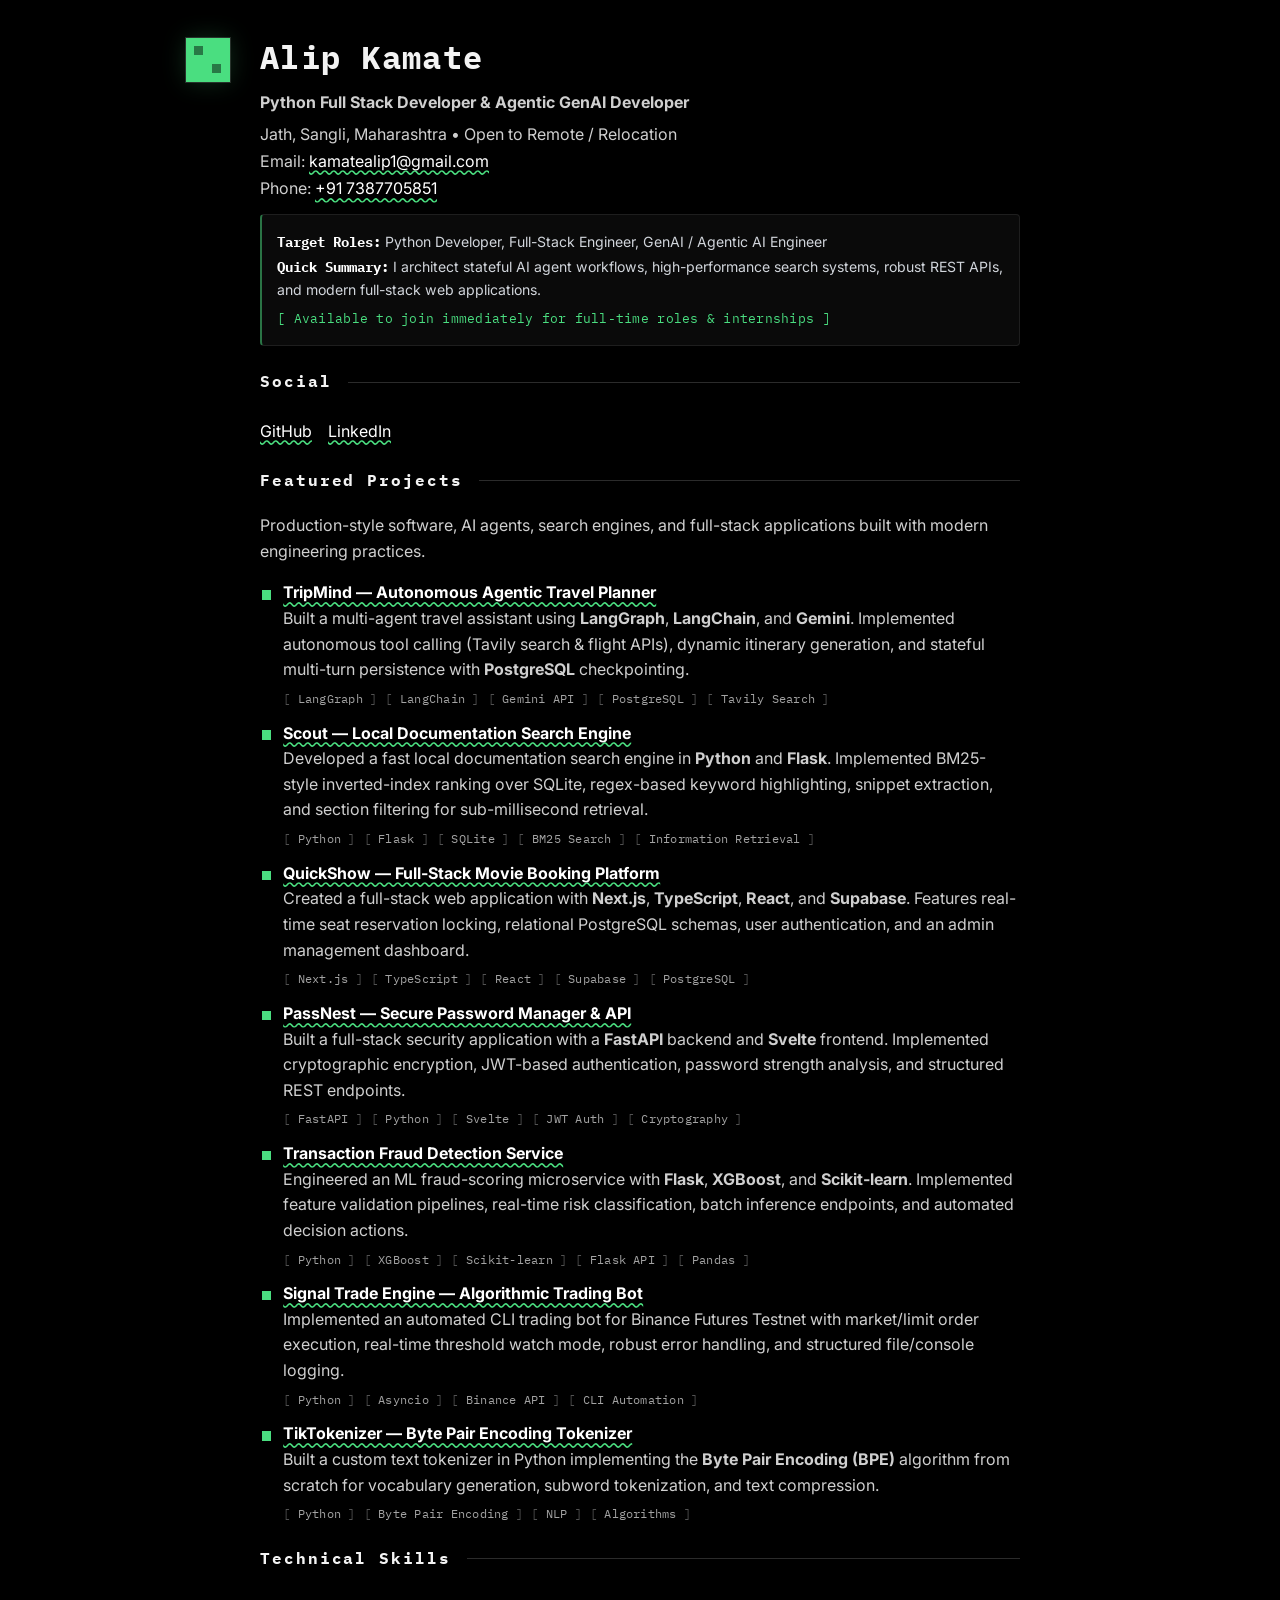
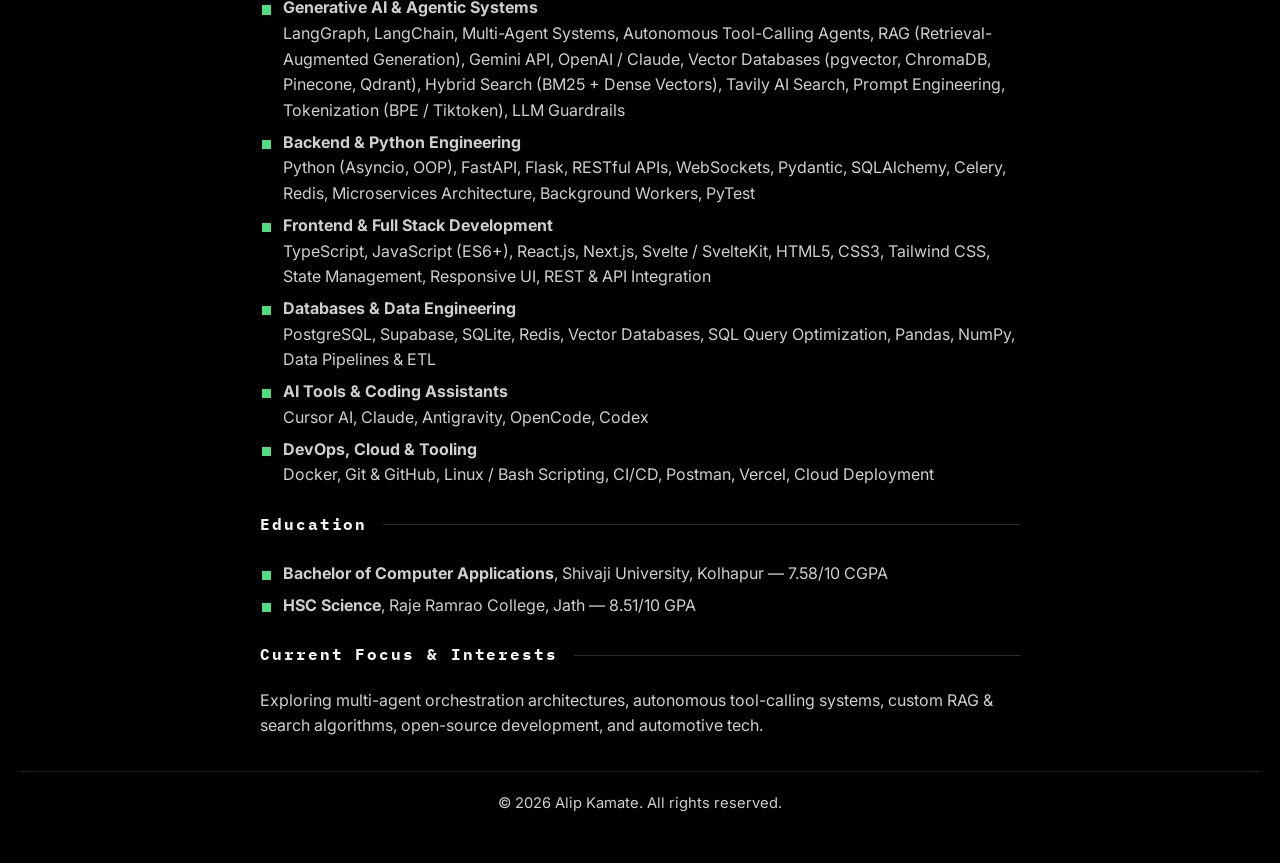
==== index.html @ 4193157a "feat: remove outdated resume page and status badge; enhance availability display and technical skill" ====
<!doctype html>
<html lang="en">
  <head>
    <meta charset="utf-8" />
    <meta name="viewport" content="width=device-width, initial-scale=1" />
    <title>Alip Kamate | Portfolio</title>
    <meta
      name="description"
      content="Portfolio of Alip Kamate, a Python Full Stack Developer &amp; Agentic GenAI Developer building production-ready AI agents, full-stack web applications, search systems, and scalable backends."
    />
    <link rel="preconnect" href="https://fonts.googleapis.com" />
    <link rel="preconnect" href="https://fonts.gstatic.com" crossorigin />
    <link
      href="https://fonts.googleapis.com/css2?family=Inter:wght@400;500;600;700&family=IBM+Plex+Mono:wght@400;500&display=swap"
      rel="stylesheet"
    />
    <link rel="icon" type="image/x-icon" href="/favicon_io/favicon.ico" />
    <link
      rel="apple-touch-icon"
      sizes="180x180"
      href="/favicon_io/apple-touch-icon.png"
    />
    <link
      rel="icon"
      type="image/png"
      sizes="32x32"
      href="/favicon_io/favicon-32x32.png"
    />
    <link
      rel="icon"
      type="image/png"
      sizes="16x16"
      href="/favicon_io/favicon-16x16.png"
    />
    <link rel="stylesheet" href="./styles.css" />
  </head>
  <body>
    <main>
      <header class="site-header" style="margin-bottom: 1rem">
        <button
          class="rect-mark"
          type="button"
          aria-label="Accent marker"
        ></button>
        <div class="site-header-copy">
          <h1 style="margin-bottom: 0.4rem">Alip Kamate</h1>
          <p style="margin: 0.1rem 0 0.4rem">
            <strong>Python Full Stack Developer &amp; Agentic GenAI Developer</strong>
          </p>
          <p style="margin: 0.1rem 0">Jath, Sangli, Maharashtra &bull; Open to Remote / Relocation</p>
          <p style="margin: 0.1rem 0">
            Email:
            <a href="mailto:kamatealip1@gmail.com">kamatealip1@gmail.com</a>
          </p>
          <p style="margin: 0.1rem 0 0.8rem">
            Phone: <a href="tel:+917387705851">+91 7387705851</a>
          </p>
          <div class="highlights-box">
            <p><strong>Target Roles:</strong> Python Developer, Full-Stack Engineer, GenAI / Agentic AI Engineer</p>
            <p><strong>Quick Summary:</strong> I architect stateful AI agent workflows, high-performance search systems, robust REST APIs, and modern full-stack web applications.</p>
            <p class="availability-tag">[ Available to join immediately for full-time roles &amp; internships ]</p>
          </div>
        </div>
      </header>

      <section>
        <div class="section-heading">
          <h2>Social</h2>
          <hr />
        </div>
        <ul class="social-links">
          <li>
            <a
              href="https://github.com/kamatealip/"
              target="_blank"
              rel="noopener noreferrer"
              >GitHub</a
            >
          </li>
          <li>
            <a
              href="https://www.linkedin.com/in/kamatealip/"
              target="_blank"
              rel="noopener noreferrer"
              >LinkedIn</a
            >
          </li>
        </ul>
      </section>

      <section>
        <div class="section-heading">
          <h2>Featured Projects</h2>
          <hr />
        </div>
        <p>
          Production-style software, AI agents, search engines, and full-stack
          applications built with modern engineering practices.
        </p>
        <ul>
          <li>
            <a
              href="https://github.com/kamatealip/tripmind"
              target="_blank"
              rel="noopener noreferrer"
              ><strong>TripMind — Autonomous Agentic Travel Planner</strong></a
            ><br />
            Built a multi-agent travel assistant using <strong>LangGraph</strong>,
            <strong>LangChain</strong>, and <strong>Gemini</strong>. Implemented
            autonomous tool calling (Tavily search &amp; flight APIs), dynamic
            itinerary generation, and stateful multi-turn persistence with
            <strong>PostgreSQL</strong> checkpointing.
            <ul class="tech-tags">
              <li class="tech-tag">LangGraph</li>
              <li class="tech-tag">LangChain</li>
              <li class="tech-tag">Gemini API</li>
              <li class="tech-tag">PostgreSQL</li>
              <li class="tech-tag">Tavily Search</li>
            </ul>
          </li>
          <li>
            <a
              href="https://github.com/kamatealip/scout"
              target="_blank"
              rel="noopener noreferrer"
              ><strong>Scout — Local Documentation Search Engine</strong></a
            ><br />
            Developed a fast local documentation search engine in <strong>Python</strong>
            and <strong>Flask</strong>. Implemented BM25-style inverted-index ranking
            over SQLite, regex-based keyword highlighting, snippet extraction, and
            section filtering for sub-millisecond retrieval.
            <ul class="tech-tags">
              <li class="tech-tag">Python</li>
              <li class="tech-tag">Flask</li>
              <li class="tech-tag">SQLite</li>
              <li class="tech-tag">BM25 Search</li>
              <li class="tech-tag">Information Retrieval</li>
            </ul>
          </li>
          <li>
            <a
              href="https://github.com/kamatealip/quickshow"
              target="_blank"
              rel="noopener noreferrer"
              ><strong>QuickShow — Full-Stack Movie Booking Platform</strong></a
            ><br />
            Created a full-stack web application with <strong>Next.js</strong>,
            <strong>TypeScript</strong>, <strong>React</strong>, and
            <strong>Supabase</strong>. Features real-time seat reservation locking,
            relational PostgreSQL schemas, user authentication, and an admin
            management dashboard.
            <ul class="tech-tags">
              <li class="tech-tag">Next.js</li>
              <li class="tech-tag">TypeScript</li>
              <li class="tech-tag">React</li>
              <li class="tech-tag">Supabase</li>
              <li class="tech-tag">PostgreSQL</li>
            </ul>
          </li>
          <li>
            <a
              href="https://github.com/kamatealip/passnest"
              target="_blank"
              rel="noopener noreferrer"
              ><strong>PassNest — Secure Password Manager &amp; API</strong></a
            ><br />
            Built a full-stack security application with a <strong>FastAPI</strong>
            backend and <strong>Svelte</strong> frontend. Implemented cryptographic
            encryption, JWT-based authentication, password strength analysis, and
            structured REST endpoints.
            <ul class="tech-tags">
              <li class="tech-tag">FastAPI</li>
              <li class="tech-tag">Python</li>
              <li class="tech-tag">Svelte</li>
              <li class="tech-tag">JWT Auth</li>
              <li class="tech-tag">Cryptography</li>
            </ul>
          </li>
          <li>
            <a
              href="https://github.com/kamatealip/transaction-fraud-detection"
              target="_blank"
              rel="noopener noreferrer"
              ><strong>Transaction Fraud Detection Service</strong></a
            ><br />
            Engineered an ML fraud-scoring microservice with <strong>Flask</strong>,
            <strong>XGBoost</strong>, and <strong>Scikit-learn</strong>. Implemented
            feature validation pipelines, real-time risk classification, batch
            inference endpoints, and automated decision actions.
            <ul class="tech-tags">
              <li class="tech-tag">Python</li>
              <li class="tech-tag">XGBoost</li>
              <li class="tech-tag">Scikit-learn</li>
              <li class="tech-tag">Flask API</li>
              <li class="tech-tag">Pandas</li>
            </ul>
          </li>
          <li>
            <a
              href="https://github.com/kamatealip/signal-trade-engine"
              target="_blank"
              rel="noopener noreferrer"
              ><strong>Signal Trade Engine — Algorithmic Trading Bot</strong></a
            ><br />
            Implemented an automated CLI trading bot for Binance Futures Testnet
            with market/limit order execution, real-time threshold watch mode,
            robust error handling, and structured file/console logging.
            <ul class="tech-tags">
              <li class="tech-tag">Python</li>
              <li class="tech-tag">Asyncio</li>
              <li class="tech-tag">Binance API</li>
              <li class="tech-tag">CLI Automation</li>
            </ul>
          </li>
          <li>
            <a
              href="https://github.com/kamatealip/tiktokenizer"
              target="_blank"
              rel="noopener noreferrer"
              ><strong>TikTokenizer — Byte Pair Encoding Tokenizer</strong></a
            ><br />
            Built a custom text tokenizer in Python implementing the
            <strong>Byte Pair Encoding (BPE)</strong> algorithm from scratch for
            vocabulary generation, subword tokenization, and text compression.
            <ul class="tech-tags">
              <li class="tech-tag">Python</li>
              <li class="tech-tag">Byte Pair Encoding</li>
              <li class="tech-tag">NLP</li>
              <li class="tech-tag">Algorithms</li>
            </ul>
          </li>
        </ul>
      </section>

      <section>
        <div class="section-heading">
          <h2>Technical Skills</h2>
          <hr />
        </div>
        <ul>
          <li>
            <strong>Generative AI &amp; Agentic Systems</strong><br />
            LangGraph, LangChain, Multi-Agent Systems, Autonomous Tool-Calling
            Agents, RAG (Retrieval-Augmented Generation), Gemini API, OpenAI /
            Claude, Vector Databases (pgvector, ChromaDB, Pinecone, Qdrant),
            Hybrid Search (BM25 + Dense Vectors), Tavily AI Search, Prompt
            Engineering, Tokenization (BPE / Tiktoken), LLM Guardrails
          </li>
          <li>
            <strong>Backend &amp; Python Engineering</strong><br />
            Python (Asyncio, OOP), FastAPI, Flask, RESTful APIs, WebSockets,
            Pydantic, SQLAlchemy, Celery, Redis, Microservices Architecture,
            Background Workers, PyTest
          </li>
          <li>
            <strong>Frontend &amp; Full Stack Development</strong><br />
            TypeScript, JavaScript (ES6+), React.js, Next.js, Svelte /
            SvelteKit, HTML5, CSS3, Tailwind CSS, State Management, Responsive
            UI, REST &amp; API Integration
          </li>
          <li>
            <strong>Databases &amp; Data Engineering</strong><br />
            PostgreSQL, Supabase, SQLite, Redis, Vector Databases, SQL Query
            Optimization, Pandas, NumPy, Data Pipelines &amp; ETL
          </li>
          <li>
            <strong>AI Tools &amp; Coding Assistants</strong><br />
            Cursor AI, Claude, Antigravity, OpenCode, Codex
          </li>
          <li>
            <strong>DevOps, Cloud &amp; Tooling</strong><br />
            Docker, Git &amp; GitHub, Linux / Bash Scripting, CI/CD, Postman,
            Vercel, Cloud Deployment
          </li>
        </ul>
      </section>

      <section>
        <div class="section-heading">
          <h2>Education</h2>
          <hr />
        </div>
        <ul>
          <li>
            <strong>Bachelor of Computer Applications</strong>, Shivaji
            University, Kolhapur — 7.58/10 CGPA
          </li>
          <li>
            <strong>HSC Science</strong>, Raje Ramrao College, Jath — 8.51/10
            GPA
          </li>
        </ul>
      </section>

      <section>
        <div class="section-heading">
          <h2>Current Focus &amp; Interests</h2>
          <hr />
        </div>
        <p>
          Exploring multi-agent orchestration architectures, autonomous tool-calling systems,
          custom RAG &amp; search algorithms, open-source development, and automotive tech.
        </p>
      </section>
    </main>
    <footer class="site-footer">
      <p>© 2026 Alip Kamate. All rights reserved.</p>
    </footer>
  </body>
</html>
---- styles.css ----
:root {
  color-scheme: dark;
  --bg: #000000;
  --text: #f3f3f3;
  --muted: #cfcfcf;
  --accent: #4ade80;
}

body {
  margin: 0;
  padding: 2rem 1.25rem 3rem;
  background: var(--bg);
  color: var(--text);
  font-family: "Inter", Arial, Helvetica, sans-serif;
  line-height: 1.6;
}

main {
  max-width: 760px;
  margin: 0 auto;
}

h1,
h2 {
  font-family: "IBM Plex Mono", monospace;
  text-transform: none;
  letter-spacing: 0.04em;
  margin-top: 0;
}

p,
li {
  color: var(--muted);
  margin: 0.4rem 0;
}

a,
a:visited,
a:hover,
a:active {
  color: #ffffff;
  text-decoration: underline;
  text-decoration-style: wavy;
  text-decoration-color: var(--accent);
  text-underline-offset: 0.2em;
  padding-bottom: 0.08em;
}

hr {
  border: 0;
  border-top: 1px solid #2b2b2b;
  margin: 1.25rem 0;
}

ul {
  padding-left: 1.1rem;
}

.social-links {
  display: flex;
  flex-wrap: wrap;
  gap: 0.75rem 1rem;
  padding-left: 0;
  list-style: none;
}

.social-links li {
  margin: 0;
}

.section-heading {
  display: flex;
  align-items: center;
  gap: 1rem;
  margin-bottom: 0.75rem;
}

.section-heading h2 {
  margin: 0;
  font-size: 1rem;
  letter-spacing: 0.12em;
  white-space: nowrap;
}

.section-heading hr {
  flex: 1;
  border: 0;
  height: 1px;
  background: #2b2b2b;
}

.tech-tags,
main ul.tech-tags {
  display: flex;
  flex-wrap: wrap;
  gap: 0.35rem 0.5rem;
  margin: 0.45rem 0 0.85rem;
  padding: 0;
  list-style: none;
}

.tech-tags > li,
main ul.tech-tags > li {
  margin: 0;
  padding: 0;
  list-style: none;
}

.tech-tag {
  display: inline-block;
  padding: 0;
  font-size: 0.76rem;
  font-family: "IBM Plex Mono", monospace;
  color: #a3a3a3;
  background: transparent;
  border: none;
  letter-spacing: 0.02em;
  line-height: 1.4;
}

.tech-tag::before,
main ul.tech-tags > li.tech-tag::before {
  content: "[\00a0" !important;
  display: inline !important;
  position: static !important;
  width: auto !important;
  height: auto !important;
  background: none !important;
  border-radius: 0 !important;
  color: #525252;
}

.tech-tag::after,
main ul.tech-tags > li.tech-tag::after {
  content: "\00a0]" !important;
  display: inline !important;
  color: #525252;
}

.highlights-box {
  margin: 0.8rem 0;
  padding: 0.75rem 0.95rem;
  background: #0a0a0a;
  border: 1px solid #1e1e1e;
  border-left: 2px solid rgba(74, 222, 128, 0.5);
  border-radius: 4px;
  font-size: 0.88rem;
}

.highlights-box p {
  margin: 0.2rem 0;
  color: #d1d5db;
}

.highlights-box strong {
  color: #ffffff;
  font-family: "IBM Plex Mono", monospace;
}

.highlights-box .availability-tag {
  margin-top: 0.45rem;
  color: var(--accent);
  font-family: "IBM Plex Mono", monospace;
  font-size: 0.82rem;
  letter-spacing: 0.02em;
}

.site-header {
  display: grid;
  grid-template-columns: 3rem minmax(0, 1fr);
  gap: 1rem;
  align-items: start;
  position: relative;
}

.site-header-copy {
  min-width: 0;
}

.rect-mark {
  appearance: none;
  border: 0;
  display: inline-block;
  position: relative;
  width: 2.75rem;
  height: 2.75rem;
  margin-top: 0.15rem;
  padding: 0;
  background: var(--accent);
  box-shadow:
    0 0 0 1px rgba(255, 255, 255, 0.14),
    0 0 24px rgba(74, 222, 128, 0.2);
  transform-origin: center;
  cursor: pointer;
  transition:
    background 0.2s ease,
    border-radius 0.2s ease,
    box-shadow 0.2s ease,
    transform 0.2s ease;
  animation: rectangle-glow 4s ease-in-out infinite;
}

.rect-mark:focus-visible {
  outline: 2px solid #ffffff;
  outline-offset: 0.35rem;
}

.rect-mark::before,
.rect-mark::after {
  content: "";
  position: absolute;
  width: 0.55rem;
  height: 0.55rem;
  background: #000000;
  opacity: 0.46;
  transition:
    border-radius 0.2s ease,
    transform 0.2s ease;
}

.rect-mark::before {
  left: 0.55rem;
  top: 0.55rem;
}

.rect-mark::after {
  right: 0.55rem;
  bottom: 0.55rem;
}

.rect-mark:hover {
  border-radius: 50%;
  box-shadow:
    0 0 0 1px rgba(255, 255, 255, 0.18),
    0 0 34px rgba(74, 222, 128, 0.34);
  transform: translateY(-2px) scale(1.03);
}

.rect-mark:hover::before,
.rect-mark:hover::after {
  border-radius: 50%;
}

.rect-mark:active {
  background: #f43841;
  border-radius: 0;
  transform: rotate(45deg) scale(0.95);
}

.rect-mark:active::before,
.rect-mark:active::after {
  border-radius: 0;
  transform: rotate(-45deg);
}

main ul:not(.social-links):not(.tech-tags) {
  list-style: none;
  padding-left: 1.45rem;
}

main ul:not(.social-links):not(.tech-tags) > li {
  position: relative;
}

main ul:not(.social-links):not(.tech-tags) > li::before {
  content: "";
  position: absolute;
  width: 0.58rem;
  height: 0.58rem;
  left: -1.35rem;
  top: 0.62em;
  background: var(--accent);
  transition:
    background 0.2s ease,
    border-radius 0.2s ease,
    transform 0.2s ease;
}

main ul:not(.social-links):not(.tech-tags) > li:hover::before {
  border-radius: 50%;
  transform: scale(1.18);
}

main ul:not(.social-links):not(.tech-tags) > li:active::before {
  background: #f43841;
  border-radius: 0;
  transform: rotate(45deg) scale(1.06);
}

body:has(.rect-mark:hover) main ul:not(.social-links):not(.tech-tags) > li::before {
  border-radius: 50%;
}

body:has(.rect-mark:active) main ul:not(.social-links):not(.tech-tags) > li::before {
  background: #f43841;
  border-radius: 0;
  transform: rotate(45deg);
}

body:has(.rect-mark:active) a,
body:has(.rect-mark:active) a:visited,
body:has(.rect-mark:active) a:hover,
body:has(.rect-mark:active) a:active {
  text-decoration-color: #f43841;
}

.site-footer {
  margin-top: 2rem;
  padding-top: 1.25rem;
  border-top: 1px solid rgba(74, 222, 128, 0.18);
  text-align: center;
  color: #8f8f8f;
  font-size: 0.92rem;
}

.site-footer p {
  margin: 0;
}

::selection {
  background: rgba(74, 222, 128, 0.3);
  color: #ffffff;
}

::-moz-selection {
  background: rgba(74, 222, 128, 0.3);
  color: #ffffff;
}

@keyframes rectangle-glow {
  0%,
  100% {
    box-shadow:
      0 0 0 1px rgba(255, 255, 255, 0.14),
      0 0 18px rgba(74, 222, 128, 0.16);
  }

  50% {
    box-shadow:
      0 0 0 1px rgba(255, 255, 255, 0.18),
      0 0 34px rgba(74, 222, 128, 0.32);
  }
}

@media (min-width: 920px) {
  .site-header {
    display: block;
  }

  .site-header .rect-mark {
    position: absolute;
    left: -4.65rem;
    top: 0.2rem;
  }
}

@media (max-width: 900px) {
  .site-header {
    grid-template-columns: 1fr;
    gap: 0.65rem;
  }

  .rect-mark {
    display: none;
  }
}

@media (max-width: 600px) {
  .social-links {
    flex-direction: column;
    gap: 0.4rem;
  }
}

@media (prefers-reduced-motion: reduce) {
  .rect-mark {
    animation: none;
  }

  .rect-mark,
  .rect-mark::before,
  .rect-mark::after,
  main ul:not(.social-links):not(.tech-tags) > li::before {
    transition: none;
  }
}

@media print {
  body {
    background: #ffffff !important;
    color: #111111 !important;
    padding: 0 !important;
    font-size: 10pt !important;
  }

  main {
    max-width: 100% !important;
    margin: 0 !important;
  }

  .rect-mark {
    display: none !important;
  }

  .highlights-box {
    background: #f8fafc !important;
    border: 1px solid #cbd5e1 !important;
    border-left: 3px solid #0f172a !important;
    color: #334155 !important;
  }

  .highlights-box p,
  .highlights-box strong {
    color: #0f172a !important;
  }

  .section-heading hr {
    background: #e2e8f0 !important;
  }

  p, li {
    color: #333333 !important;
  }

  strong, h1, h2 {
    color: #000000 !important;
  }

  a {
    color: #000000 !important;
    text-decoration: none !important;
  }

  .tech-tag {
    color: #475569 !important;
  }

  .tech-tag::before,
  .tech-tag::after {
    color: #94a3b8 !important;
  }

  .site-footer {
    display: none !important;
  }
}
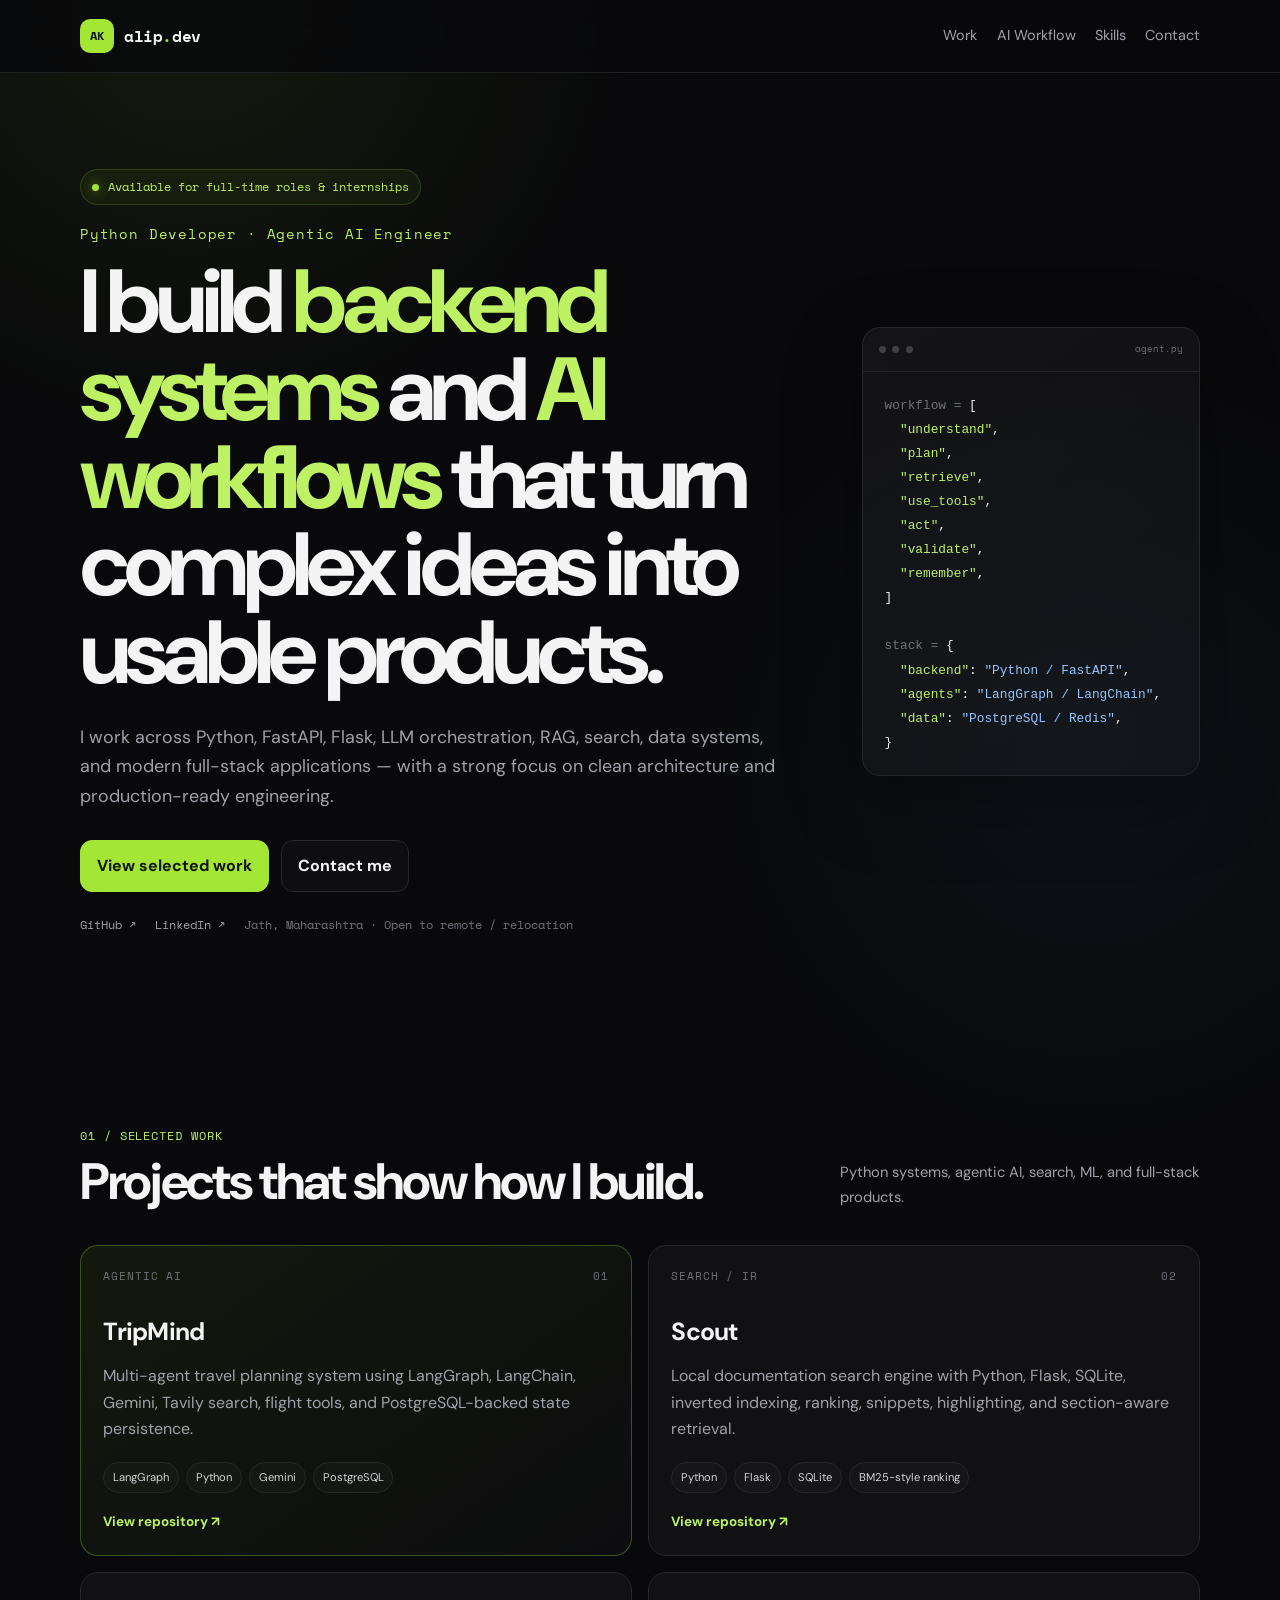
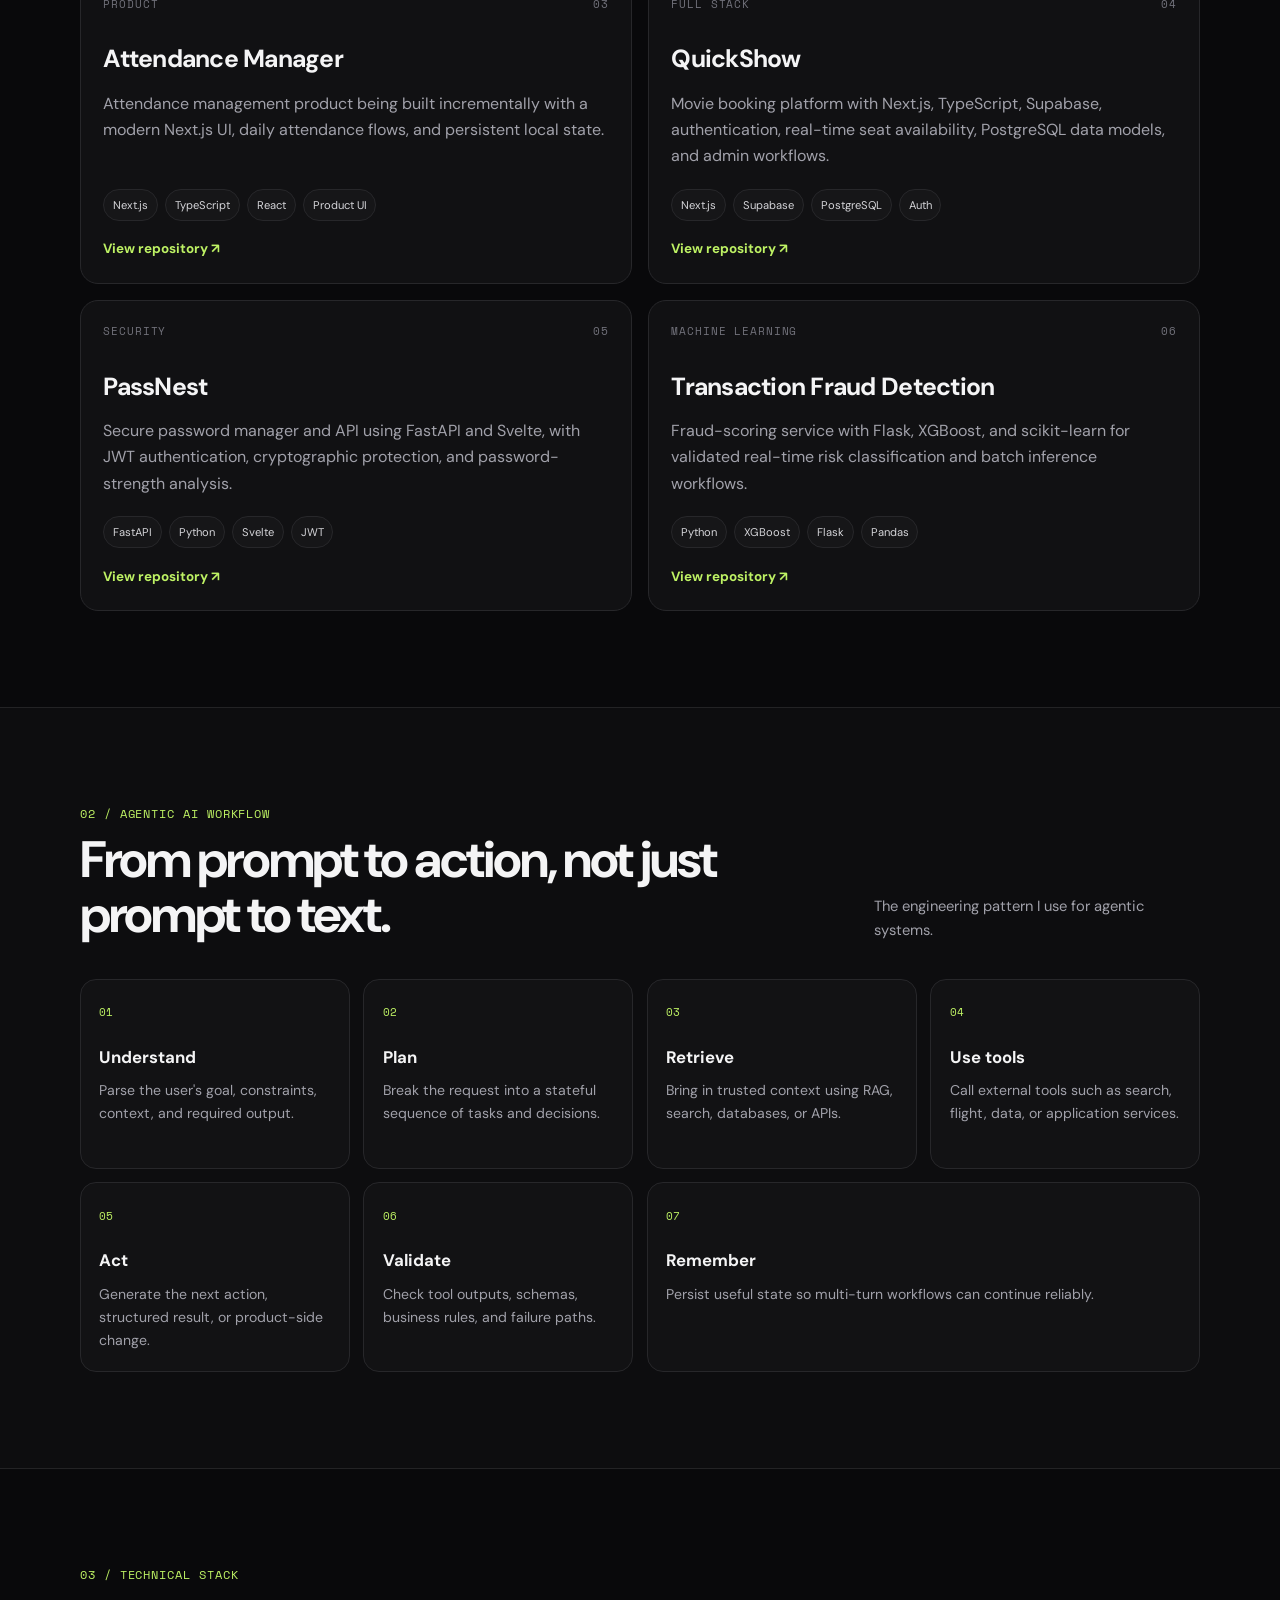
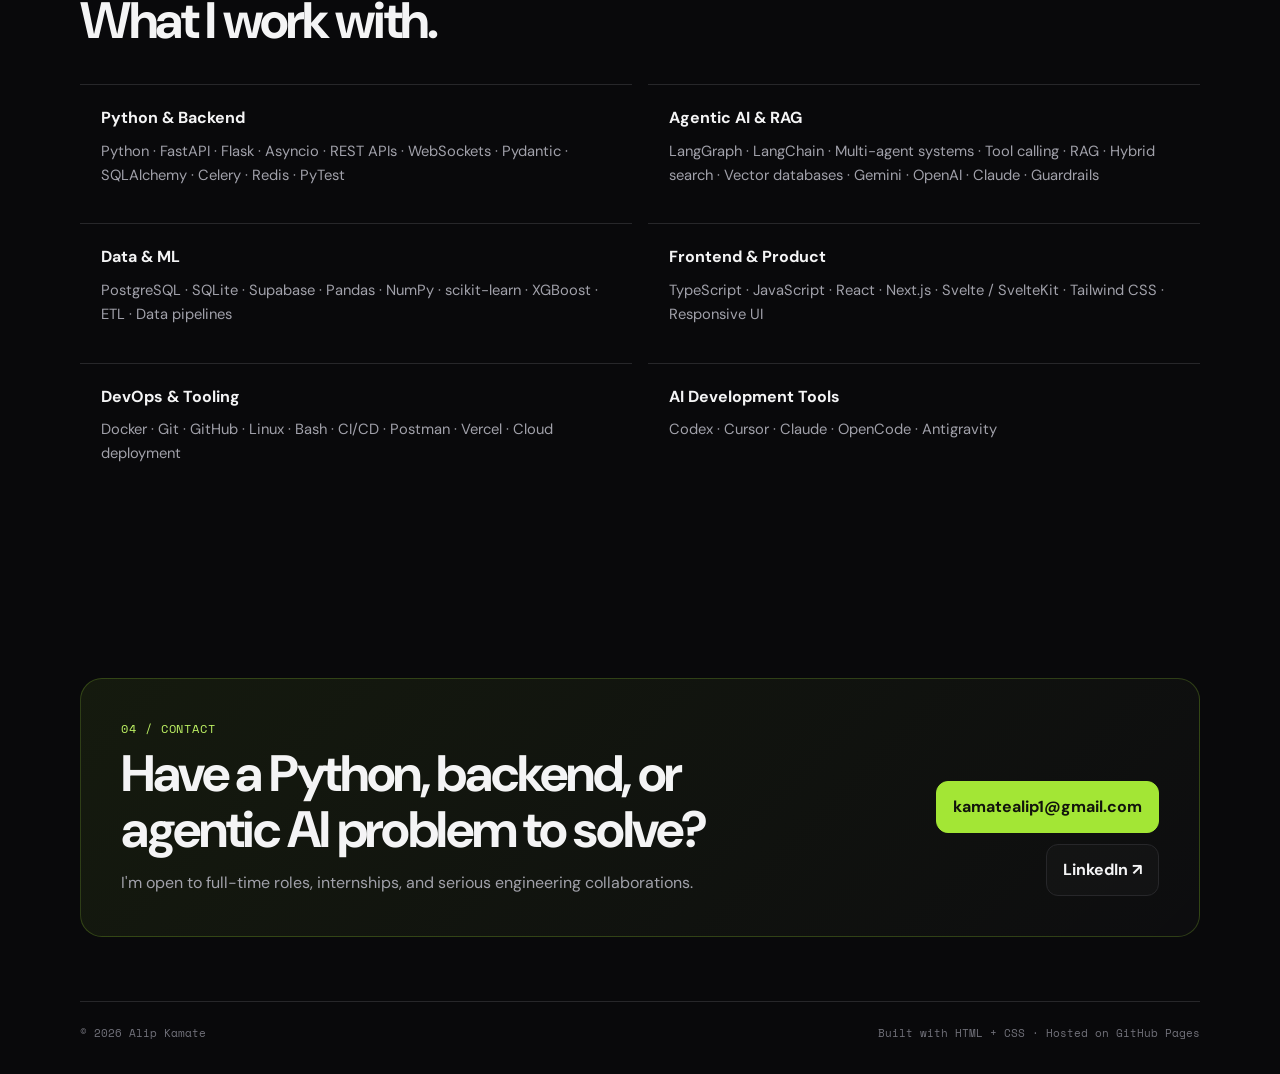
==== commit 9610dd93: "feat: redesign portfolio for python and agentic ai" ====
--- a/index.html
+++ b/index.html
@@ -3,308 +3,194 @@
   <head>
     <meta charset="utf-8" />
     <meta name="viewport" content="width=device-width, initial-scale=1" />
-    <title>Alip Kamate | Portfolio</title>
+    <meta name="theme-color" content="#09090b" />
     <meta
       name="description"
-      content="Portfolio of Alip Kamate, a Python Full Stack Developer &amp; Agentic GenAI Developer building production-ready AI agents, full-stack web applications, search systems, and scalable backends."
+      content="Alip Kamate — Python Developer and Agentic AI Engineer building APIs, AI agents, RAG systems, search engines, and production-focused web applications."
     />
+    <meta property="og:title" content="Alip Kamate | Python Developer & Agentic AI Engineer" />
+    <meta property="og:description" content="Python backend engineering, agentic AI workflows, RAG, search, and full-stack product development." />
+    <meta property="og:type" content="website" />
+    <title>Alip Kamate | Python Developer & Agentic AI Engineer</title>
     <link rel="preconnect" href="https://fonts.googleapis.com" />
     <link rel="preconnect" href="https://fonts.gstatic.com" crossorigin />
-    <link
-      href="https://fonts.googleapis.com/css2?family=Inter:wght@400;500;600;700&family=IBM+Plex+Mono:wght@400;500&display=swap"
-      rel="stylesheet"
-    />
+    <link href="https://fonts.googleapis.com/css2?family=DM+Sans:wght@400;500;600;700&family=Space+Mono:wght@400;700&display=swap" rel="stylesheet" />
     <link rel="icon" type="image/x-icon" href="/favicon_io/favicon.ico" />
-    <link
-      rel="apple-touch-icon"
-      sizes="180x180"
-      href="/favicon_io/apple-touch-icon.png"
-    />
-    <link
-      rel="icon"
-      type="image/png"
-      sizes="32x32"
-      href="/favicon_io/favicon-32x32.png"
-    />
-    <link
-      rel="icon"
-      type="image/png"
-      sizes="16x16"
-      href="/favicon_io/favicon-16x16.png"
-    />
     <link rel="stylesheet" href="./styles.css" />
   </head>
   <body>
-    <main>
-      <header class="site-header" style="margin-bottom: 1rem">
-        <button
-          class="rect-mark"
-          type="button"
-          aria-label="Accent marker"
-        ></button>
-        <div class="site-header-copy">
-          <h1 style="margin-bottom: 0.4rem">Alip Kamate</h1>
-          <p style="margin: 0.1rem 0 0.4rem">
-            <strong>Python Full Stack Developer &amp; Agentic GenAI Developer</strong>
-          </p>
-          <p style="margin: 0.1rem 0">Jath, Sangli, Maharashtra &bull; Open to Remote / Relocation</p>
-          <p style="margin: 0.1rem 0">
-            Email:
-            <a href="mailto:kamatealip1@gmail.com">kamatealip1@gmail.com</a>
-          </p>
-          <p style="margin: 0.1rem 0 0.8rem">
-            Phone: <a href="tel:+917387705851">+91 7387705851</a>
-          </p>
-          <div class="highlights-box">
-            <p><strong>Target Roles:</strong> Python Developer, Full-Stack Engineer, GenAI / Agentic AI Engineer</p>
-            <p><strong>Quick Summary:</strong> I architect stateful AI agent workflows, high-performance search systems, robust REST APIs, and modern full-stack web applications.</p>
-            <p class="availability-tag">[ Available to join immediately for full-time roles &amp; internships ]</p>
+    <a class="skip-link" href="#main-content">Skip to content</a>
+
+    <header class="topbar">
+      <div class="container topbar-inner">
+        <a class="brand" href="#top" aria-label="Alip Kamate home">
+          <span class="brand-mark">AK</span>
+          <span>alip<span class="brand-dot">.</span>dev</span>
+        </a>
+        <nav aria-label="Primary navigation">
+          <a href="#work">Work</a>
+          <a href="#workflow">AI Workflow</a>
+          <a href="#skills">Skills</a>
+          <a href="#contact">Contact</a>
+        </nav>
+      </div>
+    </header>
+
+    <main id="main-content">
+      <section class="hero container" id="top">
+        <div class="hero-copy">
+          <div class="eyebrow"><span class="status-dot"></span> Available for full-time roles &amp; internships</div>
+          <p class="hero-kicker">Python Developer · Agentic AI Engineer</p>
+          <h1>I build <span>backend systems</span> and <span>AI workflows</span> that turn complex ideas into usable products.</h1>
+          <p class="hero-lead">I work across Python, FastAPI, Flask, LLM orchestration, RAG, search, data systems, and modern full-stack applications — with a strong focus on clean architecture and production-ready engineering.</p>
+          <div class="hero-actions">
+            <a class="button button-primary" href="#work">View selected work</a>
+            <a class="button button-secondary" href="mailto:kamatealip1@gmail.com">Contact me</a>
+          </div>
+          <div class="hero-links" aria-label="Profile links">
+            <a href="https://github.com/kamatealip/" target="_blank" rel="noopener noreferrer">GitHub ↗</a>
+            <a href="https://www.linkedin.com/in/kamatealip/" target="_blank" rel="noopener noreferrer">LinkedIn ↗</a>
+            <span>Jath, Maharashtra · Open to remote / relocation</span>
           </div>
         </div>
-      </header>
 
-      <section>
-        <div class="section-heading">
-          <h2>Social</h2>
-          <hr />
-        </div>
-        <ul class="social-links">
-          <li>
-            <a
-              href="https://github.com/kamatealip/"
-              target="_blank"
-              rel="noopener noreferrer"
-              >GitHub</a
-            >
-          </li>
-          <li>
-            <a
-              href="https://www.linkedin.com/in/kamatealip/"
-              target="_blank"
-              rel="noopener noreferrer"
-              >LinkedIn</a
-            >
-          </li>
-        </ul>
+        <aside class="hero-card" aria-label="Engineering focus">
+          <div class="code-window-bar"><span></span><span></span><span></span><small>agent.py</small></div>
+          <pre><code><span class="code-muted">workflow =</span> [
+  <span class="code-key">"understand"</span>,
+  <span class="code-key">"plan"</span>,
+  <span class="code-key">"retrieve"</span>,
+  <span class="code-key">"use_tools"</span>,
+  <span class="code-key">"act"</span>,
+  <span class="code-key">"validate"</span>,
+  <span class="code-key">"remember"</span>,
+]
+
+<span class="code-muted">stack =</span> {
+  <span class="code-key">"backend"</span>: <span class="code-string">"Python / FastAPI"</span>,
+  <span class="code-key">"agents"</span>: <span class="code-string">"LangGraph / LangChain"</span>,
+  <span class="code-key">"data"</span>: <span class="code-string">"PostgreSQL / Redis"</span>,
+}</code></pre>
+        </aside>
       </section>
 
-      <section>
-        <div class="section-heading">
-          <h2>Featured Projects</h2>
-          <hr />
+      <section class="section container" id="work">
+        <div class="section-header">
+          <div>
+            <p class="section-label">01 / Selected work</p>
+            <h2>Projects that show how I build.</h2>
+          </div>
+          <p class="section-note">Python systems, agentic AI, search, ML, and full-stack products.</p>
         </div>
-        <p>
-          Production-style software, AI agents, search engines, and full-stack
-          applications built with modern engineering practices.
-        </p>
-        <ul>
-          <li>
-            <a
-              href="https://github.com/kamatealip/tripmind"
-              target="_blank"
-              rel="noopener noreferrer"
-              ><strong>TripMind — Autonomous Agentic Travel Planner</strong></a
-            ><br />
-            Built a multi-agent travel assistant using <strong>LangGraph</strong>,
-            <strong>LangChain</strong>, and <strong>Gemini</strong>. Implemented
-            autonomous tool calling (Tavily search &amp; flight APIs), dynamic
-            itinerary generation, and stateful multi-turn persistence with
-            <strong>PostgreSQL</strong> checkpointing.
-            <ul class="tech-tags">
-              <li class="tech-tag">LangGraph</li>
-              <li class="tech-tag">LangChain</li>
-              <li class="tech-tag">Gemini API</li>
-              <li class="tech-tag">PostgreSQL</li>
-              <li class="tech-tag">Tavily Search</li>
-            </ul>
-          </li>
-          <li>
-            <a
-              href="https://github.com/kamatealip/scout"
-              target="_blank"
-              rel="noopener noreferrer"
-              ><strong>Scout — Local Documentation Search Engine</strong></a
-            ><br />
-            Developed a fast local documentation search engine in <strong>Python</strong>
-            and <strong>Flask</strong>. Implemented BM25-style inverted-index ranking
-            over SQLite, regex-based keyword highlighting, snippet extraction, and
-            section filtering for sub-millisecond retrieval.
-            <ul class="tech-tags">
-              <li class="tech-tag">Python</li>
-              <li class="tech-tag">Flask</li>
-              <li class="tech-tag">SQLite</li>
-              <li class="tech-tag">BM25 Search</li>
-              <li class="tech-tag">Information Retrieval</li>
-            </ul>
-          </li>
-          <li>
-            <a
-              href="https://github.com/kamatealip/quickshow"
-              target="_blank"
-              rel="noopener noreferrer"
-              ><strong>QuickShow — Full-Stack Movie Booking Platform</strong></a
-            ><br />
-            Created a full-stack web application with <strong>Next.js</strong>,
-            <strong>TypeScript</strong>, <strong>React</strong>, and
-            <strong>Supabase</strong>. Features real-time seat reservation locking,
-            relational PostgreSQL schemas, user authentication, and an admin
-            management dashboard.
-            <ul class="tech-tags">
-              <li class="tech-tag">Next.js</li>
-              <li class="tech-tag">TypeScript</li>
-              <li class="tech-tag">React</li>
-              <li class="tech-tag">Supabase</li>
-              <li class="tech-tag">PostgreSQL</li>
-            </ul>
-          </li>
-          <li>
-            <a
-              href="https://github.com/kamatealip/passnest"
-              target="_blank"
-              rel="noopener noreferrer"
-              ><strong>PassNest — Secure Password Manager &amp; API</strong></a
-            ><br />
-            Built a full-stack security application with a <strong>FastAPI</strong>
-            backend and <strong>Svelte</strong> frontend. Implemented cryptographic
-            encryption, JWT-based authentication, password strength analysis, and
-            structured REST endpoints.
-            <ul class="tech-tags">
-              <li class="tech-tag">FastAPI</li>
-              <li class="tech-tag">Python</li>
-              <li class="tech-tag">Svelte</li>
-              <li class="tech-tag">JWT Auth</li>
-              <li class="tech-tag">Cryptography</li>
-            </ul>
-          </li>
-          <li>
-            <a
-              href="https://github.com/kamatealip/transaction-fraud-detection"
-              target="_blank"
-              rel="noopener noreferrer"
-              ><strong>Transaction Fraud Detection Service</strong></a
-            ><br />
-            Engineered an ML fraud-scoring microservice with <strong>Flask</strong>,
-            <strong>XGBoost</strong>, and <strong>Scikit-learn</strong>. Implemented
-            feature validation pipelines, real-time risk classification, batch
-            inference endpoints, and automated decision actions.
-            <ul class="tech-tags">
-              <li class="tech-tag">Python</li>
-              <li class="tech-tag">XGBoost</li>
-              <li class="tech-tag">Scikit-learn</li>
-              <li class="tech-tag">Flask API</li>
-              <li class="tech-tag">Pandas</li>
-            </ul>
-          </li>
-          <li>
-            <a
-              href="https://github.com/kamatealip/signal-trade-engine"
-              target="_blank"
-              rel="noopener noreferrer"
-              ><strong>Signal Trade Engine — Algorithmic Trading Bot</strong></a
-            ><br />
-            Implemented an automated CLI trading bot for Binance Futures Testnet
-            with market/limit order execution, real-time threshold watch mode,
-            robust error handling, and structured file/console logging.
-            <ul class="tech-tags">
-              <li class="tech-tag">Python</li>
-              <li class="tech-tag">Asyncio</li>
-              <li class="tech-tag">Binance API</li>
-              <li class="tech-tag">CLI Automation</li>
-            </ul>
-          </li>
-          <li>
-            <a
-              href="https://github.com/kamatealip/tiktokenizer"
-              target="_blank"
-              rel="noopener noreferrer"
-              ><strong>TikTokenizer — Byte Pair Encoding Tokenizer</strong></a
-            ><br />
-            Built a custom text tokenizer in Python implementing the
-            <strong>Byte Pair Encoding (BPE)</strong> algorithm from scratch for
-            vocabulary generation, subword tokenization, and text compression.
-            <ul class="tech-tags">
-              <li class="tech-tag">Python</li>
-              <li class="tech-tag">Byte Pair Encoding</li>
-              <li class="tech-tag">NLP</li>
-              <li class="tech-tag">Algorithms</li>
-            </ul>
-          </li>
-        </ul>
+
+        <div class="project-grid">
+          <article class="project-card project-card-featured">
+            <div class="project-topline"><span>Agentic AI</span><span>01</span></div>
+            <h3>TripMind</h3>
+            <p>Multi-agent travel planning system using LangGraph, LangChain, Gemini, Tavily search, flight tools, and PostgreSQL-backed state persistence.</p>
+            <div class="tag-row"><span>LangGraph</span><span>Python</span><span>Gemini</span><span>PostgreSQL</span></div>
+            <a class="project-link" href="https://github.com/kamatealip/tripmind" target="_blank" rel="noopener noreferrer">View repository ↗</a>
+          </article>
+
+          <article class="project-card">
+            <div class="project-topline"><span>Search / IR</span><span>02</span></div>
+            <h3>Scout</h3>
+            <p>Local documentation search engine with Python, Flask, SQLite, inverted indexing, ranking, snippets, highlighting, and section-aware retrieval.</p>
+            <div class="tag-row"><span>Python</span><span>Flask</span><span>SQLite</span><span>BM25-style ranking</span></div>
+            <a class="project-link" href="https://github.com/kamatealip/scout" target="_blank" rel="noopener noreferrer">View repository ↗</a>
+          </article>
+
+          <article class="project-card">
+            <div class="project-topline"><span>Product</span><span>03</span></div>
+            <h3>Attendance Manager</h3>
+            <p>Attendance management product being built incrementally with a modern Next.js UI, daily attendance flows, and persistent local state.</p>
+            <div class="tag-row"><span>Next.js</span><span>TypeScript</span><span>React</span><span>Product UI</span></div>
+            <a class="project-link" href="https://github.com/kamatealip/attendance-manager" target="_blank" rel="noopener noreferrer">View repository ↗</a>
+          </article>
+
+          <article class="project-card">
+            <div class="project-topline"><span>Full Stack</span><span>04</span></div>
+            <h3>QuickShow</h3>
+            <p>Movie booking platform with Next.js, TypeScript, Supabase, authentication, real-time seat availability, PostgreSQL data models, and admin workflows.</p>
+            <div class="tag-row"><span>Next.js</span><span>Supabase</span><span>PostgreSQL</span><span>Auth</span></div>
+            <a class="project-link" href="https://github.com/kamatealip/quickshow" target="_blank" rel="noopener noreferrer">View repository ↗</a>
+          </article>
+
+          <article class="project-card">
+            <div class="project-topline"><span>Security</span><span>05</span></div>
+            <h3>PassNest</h3>
+            <p>Secure password manager and API using FastAPI and Svelte, with JWT authentication, cryptographic protection, and password-strength analysis.</p>
+            <div class="tag-row"><span>FastAPI</span><span>Python</span><span>Svelte</span><span>JWT</span></div>
+            <a class="project-link" href="https://github.com/kamatealip/passnest" target="_blank" rel="noopener noreferrer">View repository ↗</a>
+          </article>
+
+          <article class="project-card">
+            <div class="project-topline"><span>Machine Learning</span><span>06</span></div>
+            <h3>Transaction Fraud Detection</h3>
+            <p>Fraud-scoring service with Flask, XGBoost, and scikit-learn for validated real-time risk classification and batch inference workflows.</p>
+            <div class="tag-row"><span>Python</span><span>XGBoost</span><span>Flask</span><span>Pandas</span></div>
+            <a class="project-link" href="https://github.com/kamatealip/transaction-fraud-detection" target="_blank" rel="noopener noreferrer">View repository ↗</a>
+          </article>
+        </div>
       </section>
 
-      <section>
-        <div class="section-heading">
-          <h2>Technical Skills</h2>
-          <hr />
+      <section class="section section-alt" id="workflow">
+        <div class="container">
+          <div class="section-header">
+            <div>
+              <p class="section-label">02 / Agentic AI workflow</p>
+              <h2>From prompt to action, not just prompt to text.</h2>
+            </div>
+            <p class="section-note">The engineering pattern I use for agentic systems.</p>
+          </div>
+
+          <div class="workflow-grid">
+            <article class="workflow-step"><span>01</span><h3>Understand</h3><p>Parse the user's goal, constraints, context, and required output.</p></article>
+            <article class="workflow-step"><span>02</span><h3>Plan</h3><p>Break the request into a stateful sequence of tasks and decisions.</p></article>
+            <article class="workflow-step"><span>03</span><h3>Retrieve</h3><p>Bring in trusted context using RAG, search, databases, or APIs.</p></article>
+            <article class="workflow-step"><span>04</span><h3>Use tools</h3><p>Call external tools such as search, flight, data, or application services.</p></article>
+            <article class="workflow-step"><span>05</span><h3>Act</h3><p>Generate the next action, structured result, or product-side change.</p></article>
+            <article class="workflow-step"><span>06</span><h3>Validate</h3><p>Check tool outputs, schemas, business rules, and failure paths.</p></article>
+            <article class="workflow-step"><span>07</span><h3>Remember</h3><p>Persist useful state so multi-turn workflows can continue reliably.</p></article>
+          </div>
         </div>
-        <ul>
-          <li>
-            <strong>Generative AI &amp; Agentic Systems</strong><br />
-            LangGraph, LangChain, Multi-Agent Systems, Autonomous Tool-Calling
-            Agents, RAG (Retrieval-Augmented Generation), Gemini API, OpenAI /
-            Claude, Vector Databases (pgvector, ChromaDB, Pinecone, Qdrant),
-            Hybrid Search (BM25 + Dense Vectors), Tavily AI Search, Prompt
-            Engineering, Tokenization (BPE / Tiktoken), LLM Guardrails
-          </li>
-          <li>
-            <strong>Backend &amp; Python Engineering</strong><br />
-            Python (Asyncio, OOP), FastAPI, Flask, RESTful APIs, WebSockets,
-            Pydantic, SQLAlchemy, Celery, Redis, Microservices Architecture,
-            Background Workers, PyTest
-          </li>
-          <li>
-            <strong>Frontend &amp; Full Stack Development</strong><br />
-            TypeScript, JavaScript (ES6+), React.js, Next.js, Svelte /
-            SvelteKit, HTML5, CSS3, Tailwind CSS, State Management, Responsive
-            UI, REST &amp; API Integration
-          </li>
-          <li>
-            <strong>Databases &amp; Data Engineering</strong><br />
-            PostgreSQL, Supabase, SQLite, Redis, Vector Databases, SQL Query
-            Optimization, Pandas, NumPy, Data Pipelines &amp; ETL
-          </li>
-          <li>
-            <strong>AI Tools &amp; Coding Assistants</strong><br />
-            Cursor AI, Claude, Antigravity, OpenCode, Codex
-          </li>
-          <li>
-            <strong>DevOps, Cloud &amp; Tooling</strong><br />
-            Docker, Git &amp; GitHub, Linux / Bash Scripting, CI/CD, Postman,
-            Vercel, Cloud Deployment
-          </li>
-        </ul>
       </section>
 
-      <section>
-        <div class="section-heading">
-          <h2>Education</h2>
-          <hr />
+      <section class="section container" id="skills">
+        <div class="section-header">
+          <div>
+            <p class="section-label">03 / Technical stack</p>
+            <h2>What I work with.</h2>
+          </div>
         </div>
-        <ul>
-          <li>
-            <strong>Bachelor of Computer Applications</strong>, Shivaji
-            University, Kolhapur — 7.58/10 CGPA
-          </li>
-          <li>
-            <strong>HSC Science</strong>, Raje Ramrao College, Jath — 8.51/10
-            GPA
-          </li>
-        </ul>
+        <div class="skills-grid">
+          <div class="skill-group"><h3>Python &amp; Backend</h3><p>Python · FastAPI · Flask · Asyncio · REST APIs · WebSockets · Pydantic · SQLAlchemy · Celery · Redis · PyTest</p></div>
+          <div class="skill-group"><h3>Agentic AI &amp; RAG</h3><p>LangGraph · LangChain · Multi-agent systems · Tool calling · RAG · Hybrid search · Vector databases · Gemini · OpenAI · Claude · Guardrails</p></div>
+          <div class="skill-group"><h3>Data &amp; ML</h3><p>PostgreSQL · SQLite · Supabase · Pandas · NumPy · scikit-learn · XGBoost · ETL · Data pipelines</p></div>
+          <div class="skill-group"><h3>Frontend &amp; Product</h3><p>TypeScript · JavaScript · React · Next.js · Svelte / SvelteKit · Tailwind CSS · Responsive UI</p></div>
+          <div class="skill-group"><h3>DevOps &amp; Tooling</h3><p>Docker · Git · GitHub · Linux · Bash · CI/CD · Postman · Vercel · Cloud deployment</p></div>
+          <div class="skill-group"><h3>AI Development Tools</h3><p>Codex · Cursor · Claude · OpenCode · Antigravity</p></div>
+        </div>
       </section>
 
-      <section>
-        <div class="section-heading">
-          <h2>Current Focus &amp; Interests</h2>
-          <hr />
+      <section class="section section-contact" id="contact">
+        <div class="container contact-card">
+          <div>
+            <p class="section-label">04 / Contact</p>
+            <h2>Have a Python, backend, or agentic AI problem to solve?</h2>
+            <p>I'm open to full-time roles, internships, and serious engineering collaborations.</p>
+          </div>
+          <div class="contact-actions">
+            <a class="button button-primary" href="mailto:kamatealip1@gmail.com">kamatealip1@gmail.com</a>
+            <a class="button button-secondary" href="https://www.linkedin.com/in/kamatealip/" target="_blank" rel="noopener noreferrer">LinkedIn ↗</a>
+          </div>
         </div>
-        <p>
-          Exploring multi-agent orchestration architectures, autonomous tool-calling systems,
-          custom RAG &amp; search algorithms, open-source development, and automotive tech.
-        </p>
       </section>
     </main>
-    <footer class="site-footer">
-      <p>© 2026 Alip Kamate. All rights reserved.</p>
+
+    <footer class="footer container">
+      <span>© 2026 Alip Kamate</span>
+      <span>Built with HTML + CSS · Hosted on GitHub Pages</span>
     </footer>
   </body>
 </html>
--- a/styles.css
+++ b/styles.css
@@ -1,446 +1,279 @@
 :root {
   color-scheme: dark;
-  --bg: #000000;
-  --text: #f3f3f3;
-  --muted: #cfcfcf;
-  --accent: #4ade80;
-}
+  --bg: #09090b;
+  --surface: #111113;
+  --surface-2: #17171a;
+  --border: #27272a;
+  --text: #f4f4f5;
+  --muted: #a1a1aa;
+  --subtle: #71717a;
+  --accent: #a3e635;
+  --accent-2: #bef264;
+  --max: 1120px;
+  --radius: 18px;
+}
+
+* { box-sizing: border-box; }
+
+html { scroll-behavior: smooth; }
 
 body {
   margin: 0;
-  padding: 2rem 1.25rem 3rem;
-  background: var(--bg);
+  background:
+    radial-gradient(circle at 15% 0%, rgba(163, 230, 53, 0.08), transparent 28rem),
+    radial-gradient(circle at 85% 18%, rgba(96, 165, 250, 0.05), transparent 26rem),
+    var(--bg);
   color: var(--text);
-  font-family: "Inter", Arial, Helvetica, sans-serif;
-  line-height: 1.6;
-}
-
-main {
-  max-width: 760px;
-  margin: 0 auto;
-}
-
-h1,
-h2 {
-  font-family: "IBM Plex Mono", monospace;
-  text-transform: none;
-  letter-spacing: 0.04em;
-  margin-top: 0;
-}
-
-p,
-li {
+  font-family: "DM Sans", system-ui, -apple-system, BlinkMacSystemFont, "Segoe UI", sans-serif;
+  line-height: 1.65;
+}
+
+::selection { background: rgba(163, 230, 53, 0.25); color: #fff; }
+
+.container { width: min(var(--max), calc(100% - 40px)); margin-inline: auto; }
+
+.skip-link {
+  position: fixed;
+  left: 1rem;
+  top: -4rem;
+  z-index: 20;
+  padding: 0.7rem 1rem;
+  border-radius: 0.7rem;
+  background: var(--accent);
+  color: #10120c;
+  font-weight: 700;
+}
+
+.skip-link:focus { top: 1rem; }
+
+a { color: inherit; text-decoration: none; }
+a:focus-visible { outline: 2px solid var(--accent); outline-offset: 4px; border-radius: 4px; }
+
+.topbar {
+  position: sticky;
+  top: 0;
+  z-index: 10;
+  border-bottom: 1px solid rgba(39, 39, 42, 0.8);
+  background: rgba(9, 9, 11, 0.82);
+  backdrop-filter: blur(14px);
+}
+
+.topbar-inner {
+  min-height: 72px;
+  display: flex;
+  align-items: center;
+  justify-content: space-between;
+  gap: 1.5rem;
+}
+
+.brand {
+  display: inline-flex;
+  align-items: center;
+  gap: 0.65rem;
+  font-family: "Space Mono", monospace;
+  font-weight: 700;
+  letter-spacing: -0.03em;
+}
+
+.brand-mark {
+  display: grid;
+  place-items: center;
+  width: 34px;
+  height: 34px;
+  border-radius: 10px;
+  background: var(--accent);
+  color: #11120d;
+  font-size: 0.75rem;
+}
+
+.brand-dot { color: var(--accent); }
+
+nav { display: flex; align-items: center; gap: 1.2rem; }
+nav a { color: var(--muted); font-size: 0.9rem; }
+nav a:hover { color: var(--text); }
+
+.hero {
+  min-height: calc(100vh - 72px);
+  display: grid;
+  grid-template-columns: minmax(0, 1.35fr) minmax(320px, 0.65fr);
+  align-items: center;
+  gap: 5rem;
+  padding-block: 6rem;
+}
+
+.eyebrow,
+.hero-kicker,
+.section-label,
+.project-topline,
+.code-window-bar,
+.hero-links,
+.footer {
+  font-family: "Space Mono", monospace;
+}
+
+.eyebrow {
+  display: inline-flex;
+  align-items: center;
+  gap: 0.55rem;
+  margin-bottom: 1.1rem;
+  padding: 0.45rem 0.7rem;
+  border: 1px solid rgba(163, 230, 53, 0.18);
+  border-radius: 999px;
+  color: var(--accent-2);
+  background: rgba(163, 230, 53, 0.05);
+  font-size: 0.75rem;
+}
+
+.status-dot { width: 7px; height: 7px; border-radius: 999px; background: var(--accent); box-shadow: 0 0 12px rgba(163, 230, 53, 0.7); }
+.hero-kicker { margin: 0 0 0.8rem; color: var(--accent-2); font-size: 0.85rem; letter-spacing: 0.06em; }
+
+.hero h1 {
+  max-width: 800px;
+  margin: 0;
+  font-size: clamp(3rem, 7vw, 5.8rem);
+  line-height: 0.98;
+  letter-spacing: -0.065em;
+}
+
+.hero h1 span { color: var(--accent-2); }
+
+.hero-lead {
+  max-width: 720px;
+  margin: 1.6rem 0 0;
   color: var(--muted);
-  margin: 0.4rem 0;
-}
-
-a,
-a:visited,
-a:hover,
-a:active {
-  color: #ffffff;
-  text-decoration: underline;
-  text-decoration-style: wavy;
-  text-decoration-color: var(--accent);
-  text-underline-offset: 0.2em;
-  padding-bottom: 0.08em;
-}
-
-hr {
-  border: 0;
-  border-top: 1px solid #2b2b2b;
-  margin: 1.25rem 0;
-}
-
-ul {
-  padding-left: 1.1rem;
-}
-
-.social-links {
+  font-size: 1.12rem;
+}
+
+.hero-actions { display: flex; flex-wrap: wrap; gap: 0.75rem; margin-top: 1.8rem; }
+.button {
+  display: inline-flex;
+  align-items: center;
+  justify-content: center;
+  min-height: 46px;
+  padding: 0.75rem 1rem;
+  border-radius: 12px;
+  border: 1px solid var(--border);
+  font-weight: 700;
+  transition: transform 160ms ease, border-color 160ms ease, background 160ms ease;
+}
+.button:hover { transform: translateY(-1px); border-color: #3f3f46; }
+.button-primary { background: var(--accent); color: #12140c; border-color: var(--accent); }
+.button-primary:hover { background: var(--accent-2); border-color: var(--accent-2); }
+.button-secondary { background: rgba(255,255,255,0.02); color: var(--text); }
+
+.hero-links { display: flex; flex-wrap: wrap; align-items: center; gap: 0.85rem 1.2rem; margin-top: 1.4rem; color: var(--subtle); font-size: 0.72rem; }
+.hero-links a { color: var(--muted); }
+.hero-links a:hover { color: var(--accent-2); }
+
+.hero-card {
+  border: 1px solid var(--border);
+  border-radius: var(--radius);
+  background: linear-gradient(145deg, rgba(255,255,255,0.045), rgba(255,255,255,0.018));
+  box-shadow: 0 24px 80px rgba(0,0,0,0.3);
+  overflow: hidden;
+}
+
+.code-window-bar {
   display: flex;
-  flex-wrap: wrap;
-  gap: 0.75rem 1rem;
-  padding-left: 0;
-  list-style: none;
-}
-
-.social-links li {
-  margin: 0;
-}
-
-.section-heading {
+  align-items: center;
+  gap: 0.4rem;
+  min-height: 44px;
+  padding: 0 1rem;
+  border-bottom: 1px solid var(--border);
+  color: var(--subtle);
+  font-size: 0.65rem;
+}
+.code-window-bar span { width: 7px; height: 7px; border-radius: 50%; background: #3f3f46; }
+.code-window-bar small { margin-left: auto; }
+.hero-card pre { margin: 0; padding: 1.35rem; overflow-x: auto; font: 0.8rem/1.8 "Space Mono", monospace; }
+.code-muted { color: #71717a; }
+.code-key { color: var(--accent-2); }
+.code-string { color: #93c5fd; }
+
+.section { padding-block: 6rem; scroll-margin-top: 72px; }
+.section-alt { border-block: 1px solid rgba(39,39,42,0.85); background: rgba(255,255,255,0.015); }
+
+.section-header { display: flex; align-items: end; justify-content: space-between; gap: 2rem; margin-bottom: 2.25rem; }
+.section-label { margin: 0 0 0.55rem; color: var(--accent-2); font-size: 0.72rem; letter-spacing: 0.08em; text-transform: uppercase; }
+.section h2 { margin: 0; max-width: 780px; font-size: clamp(2rem, 4vw, 3.2rem); line-height: 1.08; letter-spacing: -0.045em; }
+.section-note { max-width: 360px; margin: 0; color: var(--muted); font-size: 0.92rem; }
+
+.project-grid { display: grid; grid-template-columns: repeat(2, minmax(0, 1fr)); gap: 1rem; }
+.project-card {
+  min-height: 310px;
   display: flex;
-  align-items: center;
-  gap: 1rem;
-  margin-bottom: 0.75rem;
-}
-
-.section-heading h2 {
-  margin: 0;
-  font-size: 1rem;
-  letter-spacing: 0.12em;
-  white-space: nowrap;
-}
-
-.section-heading hr {
-  flex: 1;
-  border: 0;
-  height: 1px;
-  background: #2b2b2b;
-}
-
-.tech-tags,
-main ul.tech-tags {
-  display: flex;
-  flex-wrap: wrap;
-  gap: 0.35rem 0.5rem;
-  margin: 0.45rem 0 0.85rem;
-  padding: 0;
-  list-style: none;
-}
-
-.tech-tags > li,
-main ul.tech-tags > li {
-  margin: 0;
-  padding: 0;
-  list-style: none;
-}
-
-.tech-tag {
-  display: inline-block;
-  padding: 0;
-  font-size: 0.76rem;
-  font-family: "IBM Plex Mono", monospace;
-  color: #a3a3a3;
-  background: transparent;
-  border: none;
-  letter-spacing: 0.02em;
-  line-height: 1.4;
-}
-
-.tech-tag::before,
-main ul.tech-tags > li.tech-tag::before {
-  content: "[\00a0" !important;
-  display: inline !important;
-  position: static !important;
-  width: auto !important;
-  height: auto !important;
-  background: none !important;
-  border-radius: 0 !important;
-  color: #525252;
-}
-
-.tech-tag::after,
-main ul.tech-tags > li.tech-tag::after {
-  content: "\00a0]" !important;
-  display: inline !important;
-  color: #525252;
-}
-
-.highlights-box {
-  margin: 0.8rem 0;
-  padding: 0.75rem 0.95rem;
-  background: #0a0a0a;
-  border: 1px solid #1e1e1e;
-  border-left: 2px solid rgba(74, 222, 128, 0.5);
-  border-radius: 4px;
-  font-size: 0.88rem;
-}
-
-.highlights-box p {
-  margin: 0.2rem 0;
-  color: #d1d5db;
-}
-
-.highlights-box strong {
-  color: #ffffff;
-  font-family: "IBM Plex Mono", monospace;
-}
-
-.highlights-box .availability-tag {
-  margin-top: 0.45rem;
-  color: var(--accent);
-  font-family: "IBM Plex Mono", monospace;
-  font-size: 0.82rem;
-  letter-spacing: 0.02em;
-}
-
-.site-header {
-  display: grid;
-  grid-template-columns: 3rem minmax(0, 1fr);
-  gap: 1rem;
-  align-items: start;
-  position: relative;
-}
-
-.site-header-copy {
-  min-width: 0;
-}
-
-.rect-mark {
-  appearance: none;
-  border: 0;
-  display: inline-block;
-  position: relative;
-  width: 2.75rem;
-  height: 2.75rem;
-  margin-top: 0.15rem;
-  padding: 0;
-  background: var(--accent);
-  box-shadow:
-    0 0 0 1px rgba(255, 255, 255, 0.14),
-    0 0 24px rgba(74, 222, 128, 0.2);
-  transform-origin: center;
-  cursor: pointer;
-  transition:
-    background 0.2s ease,
-    border-radius 0.2s ease,
-    box-shadow 0.2s ease,
-    transform 0.2s ease;
-  animation: rectangle-glow 4s ease-in-out infinite;
-}
-
-.rect-mark:focus-visible {
-  outline: 2px solid #ffffff;
-  outline-offset: 0.35rem;
-}
-
-.rect-mark::before,
-.rect-mark::after {
-  content: "";
-  position: absolute;
-  width: 0.55rem;
-  height: 0.55rem;
-  background: #000000;
-  opacity: 0.46;
-  transition:
-    border-radius 0.2s ease,
-    transform 0.2s ease;
-}
-
-.rect-mark::before {
-  left: 0.55rem;
-  top: 0.55rem;
-}
-
-.rect-mark::after {
-  right: 0.55rem;
-  bottom: 0.55rem;
-}
-
-.rect-mark:hover {
-  border-radius: 50%;
-  box-shadow:
-    0 0 0 1px rgba(255, 255, 255, 0.18),
-    0 0 34px rgba(74, 222, 128, 0.34);
-  transform: translateY(-2px) scale(1.03);
-}
-
-.rect-mark:hover::before,
-.rect-mark:hover::after {
-  border-radius: 50%;
-}
-
-.rect-mark:active {
-  background: #f43841;
-  border-radius: 0;
-  transform: rotate(45deg) scale(0.95);
-}
-
-.rect-mark:active::before,
-.rect-mark:active::after {
-  border-radius: 0;
-  transform: rotate(-45deg);
-}
-
-main ul:not(.social-links):not(.tech-tags) {
-  list-style: none;
-  padding-left: 1.45rem;
-}
-
-main ul:not(.social-links):not(.tech-tags) > li {
-  position: relative;
-}
-
-main ul:not(.social-links):not(.tech-tags) > li::before {
-  content: "";
-  position: absolute;
-  width: 0.58rem;
-  height: 0.58rem;
-  left: -1.35rem;
-  top: 0.62em;
-  background: var(--accent);
-  transition:
-    background 0.2s ease,
-    border-radius 0.2s ease,
-    transform 0.2s ease;
-}
-
-main ul:not(.social-links):not(.tech-tags) > li:hover::before {
-  border-radius: 50%;
-  transform: scale(1.18);
-}
-
-main ul:not(.social-links):not(.tech-tags) > li:active::before {
-  background: #f43841;
-  border-radius: 0;
-  transform: rotate(45deg) scale(1.06);
-}
-
-body:has(.rect-mark:hover) main ul:not(.social-links):not(.tech-tags) > li::before {
-  border-radius: 50%;
-}
-
-body:has(.rect-mark:active) main ul:not(.social-links):not(.tech-tags) > li::before {
-  background: #f43841;
-  border-radius: 0;
-  transform: rotate(45deg);
-}
-
-body:has(.rect-mark:active) a,
-body:has(.rect-mark:active) a:visited,
-body:has(.rect-mark:active) a:hover,
-body:has(.rect-mark:active) a:active {
-  text-decoration-color: #f43841;
-}
-
-.site-footer {
-  margin-top: 2rem;
-  padding-top: 1.25rem;
-  border-top: 1px solid rgba(74, 222, 128, 0.18);
-  text-align: center;
-  color: #8f8f8f;
-  font-size: 0.92rem;
-}
-
-.site-footer p {
-  margin: 0;
-}
-
-::selection {
-  background: rgba(74, 222, 128, 0.3);
-  color: #ffffff;
-}
-
-::-moz-selection {
-  background: rgba(74, 222, 128, 0.3);
-  color: #ffffff;
-}
-
-@keyframes rectangle-glow {
-  0%,
-  100% {
-    box-shadow:
-      0 0 0 1px rgba(255, 255, 255, 0.14),
-      0 0 18px rgba(74, 222, 128, 0.16);
-  }
-
-  50% {
-    box-shadow:
-      0 0 0 1px rgba(255, 255, 255, 0.18),
-      0 0 34px rgba(74, 222, 128, 0.32);
-  }
-}
-
-@media (min-width: 920px) {
-  .site-header {
-    display: block;
-  }
-
-  .site-header .rect-mark {
-    position: absolute;
-    left: -4.65rem;
-    top: 0.2rem;
-  }
-}
-
-@media (max-width: 900px) {
-  .site-header {
-    grid-template-columns: 1fr;
-    gap: 0.65rem;
-  }
-
-  .rect-mark {
-    display: none;
-  }
-}
-
-@media (max-width: 600px) {
-  .social-links {
-    flex-direction: column;
-    gap: 0.4rem;
-  }
+  flex-direction: column;
+  padding: 1.4rem;
+  border: 1px solid var(--border);
+  border-radius: var(--radius);
+  background: var(--surface);
+  transition: transform 180ms ease, border-color 180ms ease, background 180ms ease;
+}
+.project-card:hover { transform: translateY(-3px); border-color: #3f3f46; background: var(--surface-2); }
+.project-card-featured { border-color: rgba(163,230,53,0.3); background: linear-gradient(145deg, rgba(163,230,53,0.07), rgba(255,255,255,0.02)); }
+.project-topline { display: flex; justify-content: space-between; color: var(--subtle); font-size: 0.68rem; letter-spacing: 0.08em; text-transform: uppercase; }
+.project-card h3 { margin: 1.6rem 0 0.65rem; font-size: 1.55rem; letter-spacing: -0.03em; }
+.project-card p { margin: 0; color: var(--muted); }
+.tag-row { display: flex; flex-wrap: wrap; gap: 0.45rem; margin-top: auto; padding-top: 1.2rem; }
+.tag-row span { padding: 0.35rem 0.55rem; border: 1px solid var(--border); border-radius: 999px; color: #d4d4d8; background: rgba(255,255,255,0.02); font-size: 0.7rem; }
+.project-link { display: inline-flex; margin-top: 1.1rem; color: var(--accent-2); font-size: 0.84rem; font-weight: 700; }
+.project-link:hover { color: #d9f99d; }
+
+.workflow-grid { display: grid; grid-template-columns: repeat(4, minmax(0, 1fr)); gap: 0.85rem; }
+.workflow-step { min-height: 190px; padding: 1.15rem; border: 1px solid var(--border); border-radius: 16px; background: rgba(255,255,255,0.02); }
+.workflow-step:last-child { grid-column: span 2; }
+.workflow-step > span { font: 0.68rem "Space Mono", monospace; color: var(--accent-2); }
+.workflow-step h3 { margin: 1.2rem 0 0.5rem; font-size: 1.05rem; }
+.workflow-step p { margin: 0; color: var(--muted); font-size: 0.88rem; }
+
+.skills-grid { display: grid; grid-template-columns: repeat(2, minmax(0, 1fr)); gap: 1rem; }
+.skill-group { padding: 1.25rem 1.3rem; border-top: 1px solid var(--border); }
+.skill-group h3 { margin: 0 0 0.45rem; font-size: 1rem; }
+.skill-group p { margin: 0; color: var(--muted); font-size: 0.92rem; }
+
+.section-contact { padding-bottom: 4rem; }
+.contact-card { display: flex; align-items: end; justify-content: space-between; gap: 2rem; padding: clamp(1.5rem, 4vw, 2.5rem); border: 1px solid rgba(163,230,53,0.22); border-radius: 22px; background: linear-gradient(135deg, rgba(163,230,53,0.08), rgba(255,255,255,0.02)); }
+.contact-card h2 { max-width: 780px; margin-bottom: 0.8rem; }
+.contact-card p:not(.section-label) { max-width: 650px; margin: 0; color: var(--muted); }
+.contact-actions { display: flex; flex-wrap: wrap; gap: 0.65rem; justify-content: flex-end; }
+
+.footer { display: flex; justify-content: space-between; gap: 1rem; padding-block: 1.4rem 2rem; color: var(--subtle); font-size: 0.66rem; border-top: 1px solid var(--border); }
+
+@media (max-width: 980px) {
+  .hero { grid-template-columns: 1fr; gap: 2rem; padding-block: 4rem; }
+  .hero-card { max-width: 700px; }
+  .workflow-grid { grid-template-columns: repeat(2, minmax(0, 1fr)); }
+  .workflow-step:last-child { grid-column: auto; }
+  .section-header, .contact-card { align-items: start; flex-direction: column; }
+  .contact-actions { justify-content: flex-start; }
+}
+
+@media (max-width: 680px) {
+  .container { width: min(var(--max), calc(100% - 24px)); }
+  .topbar-inner { min-height: 64px; }
+  nav { gap: 0.7rem; }
+  nav a:nth-child(n+3) { display: none; }
+  .hero h1 { font-size: clamp(2.7rem, 16vw, 4.2rem); }
+  .hero-lead { font-size: 1rem; }
+  .project-grid, .skills-grid, .workflow-grid { grid-template-columns: 1fr; }
+  .workflow-step:last-child { grid-column: auto; }
+  .section { padding-block: 4.5rem; }
+  .section h2 { font-size: 2.1rem; }
+  .footer { flex-direction: column; }
 }
 
 @media (prefers-reduced-motion: reduce) {
-  .rect-mark {
-    animation: none;
-  }
-
-  .rect-mark,
-  .rect-mark::before,
-  .rect-mark::after,
-  main ul:not(.social-links):not(.tech-tags) > li::before {
-    transition: none;
-  }
+  html { scroll-behavior: auto; }
+  .button, .project-card { transition: none; }
 }
 
 @media print {
-  body {
-    background: #ffffff !important;
-    color: #111111 !important;
-    padding: 0 !important;
-    font-size: 10pt !important;
-  }
-
-  main {
-    max-width: 100% !important;
-    margin: 0 !important;
-  }
-
-  .rect-mark {
-    display: none !important;
-  }
-
-  .highlights-box {
-    background: #f8fafc !important;
-    border: 1px solid #cbd5e1 !important;
-    border-left: 3px solid #0f172a !important;
-    color: #334155 !important;
-  }
-
-  .highlights-box p,
-  .highlights-box strong {
-    color: #0f172a !important;
-  }
-
-  .section-heading hr {
-    background: #e2e8f0 !important;
-  }
-
-  p, li {
-    color: #333333 !important;
-  }
-
-  strong, h1, h2 {
-    color: #000000 !important;
-  }
-
-  a {
-    color: #000000 !important;
-    text-decoration: none !important;
-  }
-
-  .tech-tag {
-    color: #475569 !important;
-  }
-
-  .tech-tag::before,
-  .tech-tag::after {
-    color: #94a3b8 !important;
-  }
-
-  .site-footer {
-    display: none !important;
-  }
-}
+  body { background: #fff; color: #111; }
+  .topbar { position: static; background: #fff; border-bottom: 1px solid #ddd; }
+  nav, .hero-actions, .hero-links a, .hero-card { display: none; }
+  .hero { min-height: auto; padding-block: 2rem; display: block; }
+  .hero h1 span, .section-label, .project-link, .code-key, .code-string { color: #111; }
+  .project-grid, .skills-grid, .workflow-grid { grid-template-columns: 1fr 1fr; }
+  .project-card, .workflow-step, .skill-group, .contact-card { break-inside: avoid; border-color: #ddd; background: #fff; }
+  .muted, .project-card p, .workflow-step p, .skill-group p, .section-note { color: #444 !important; }
+}
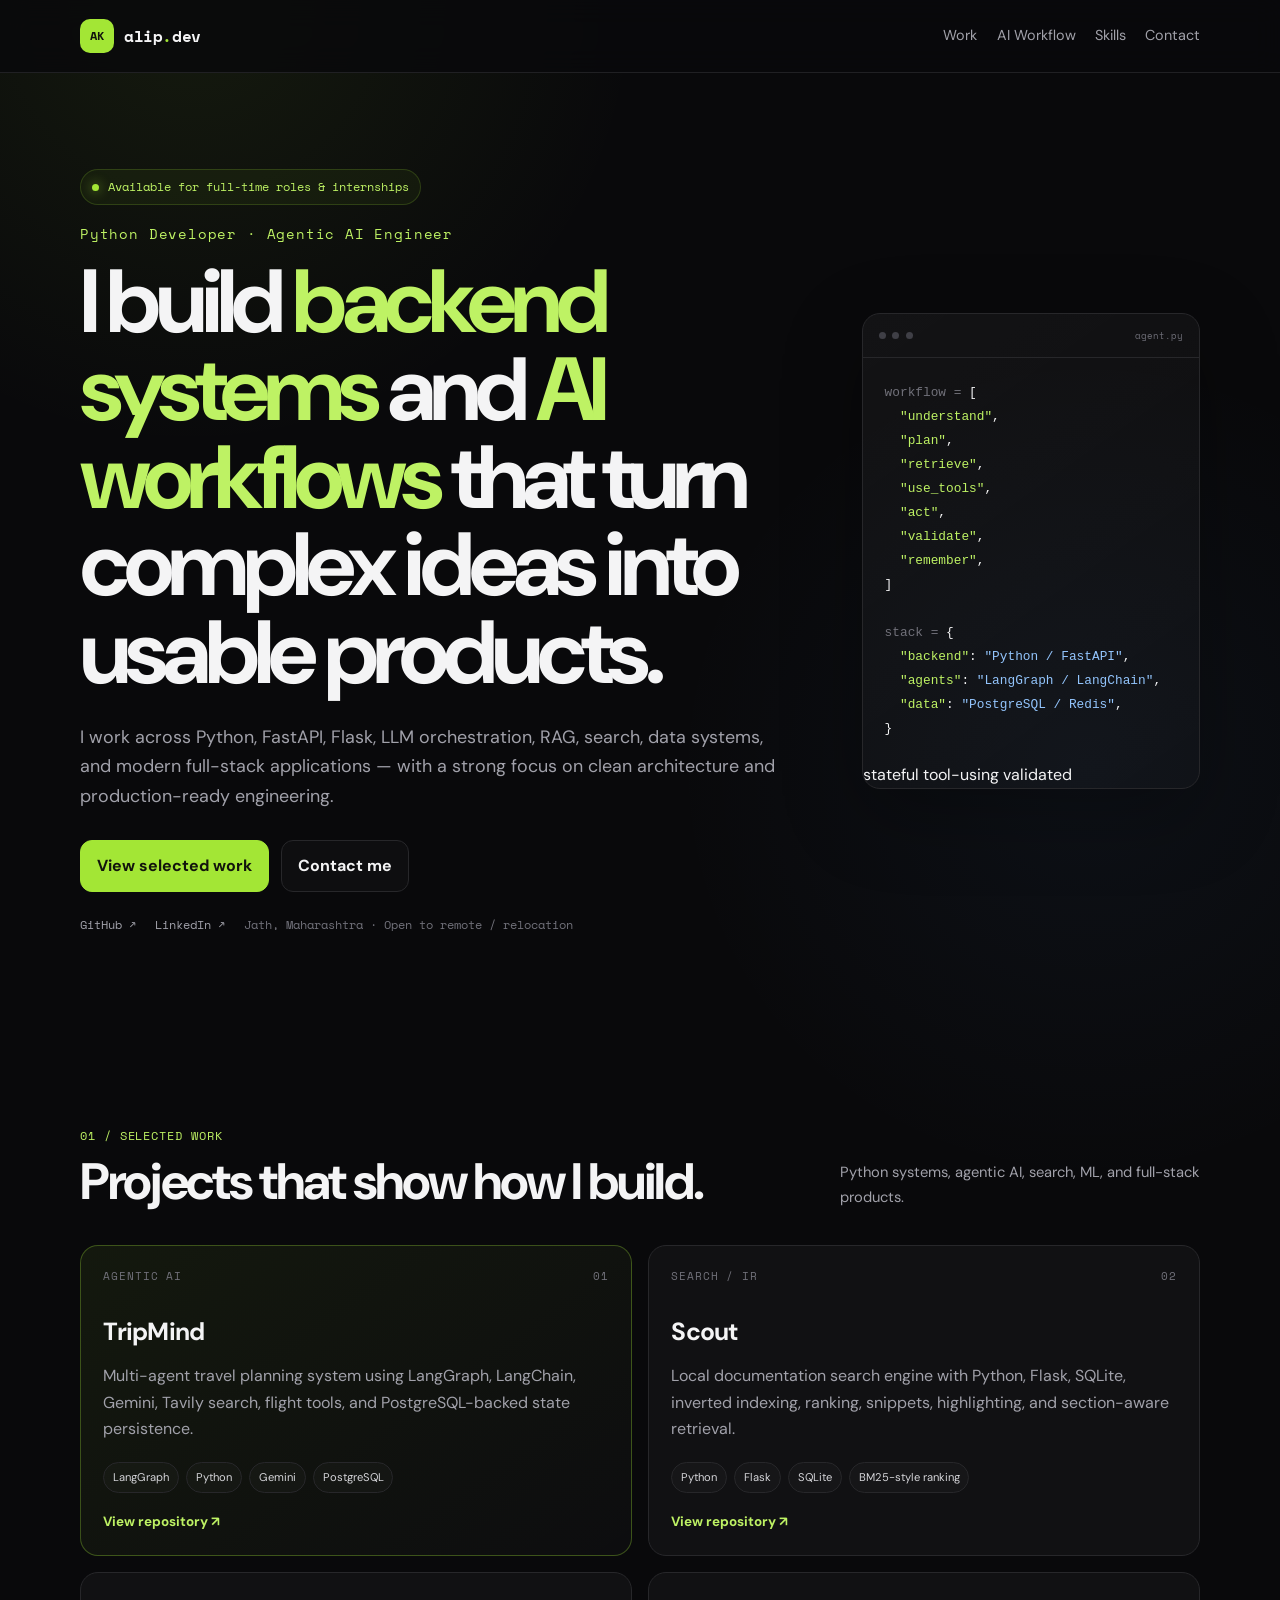
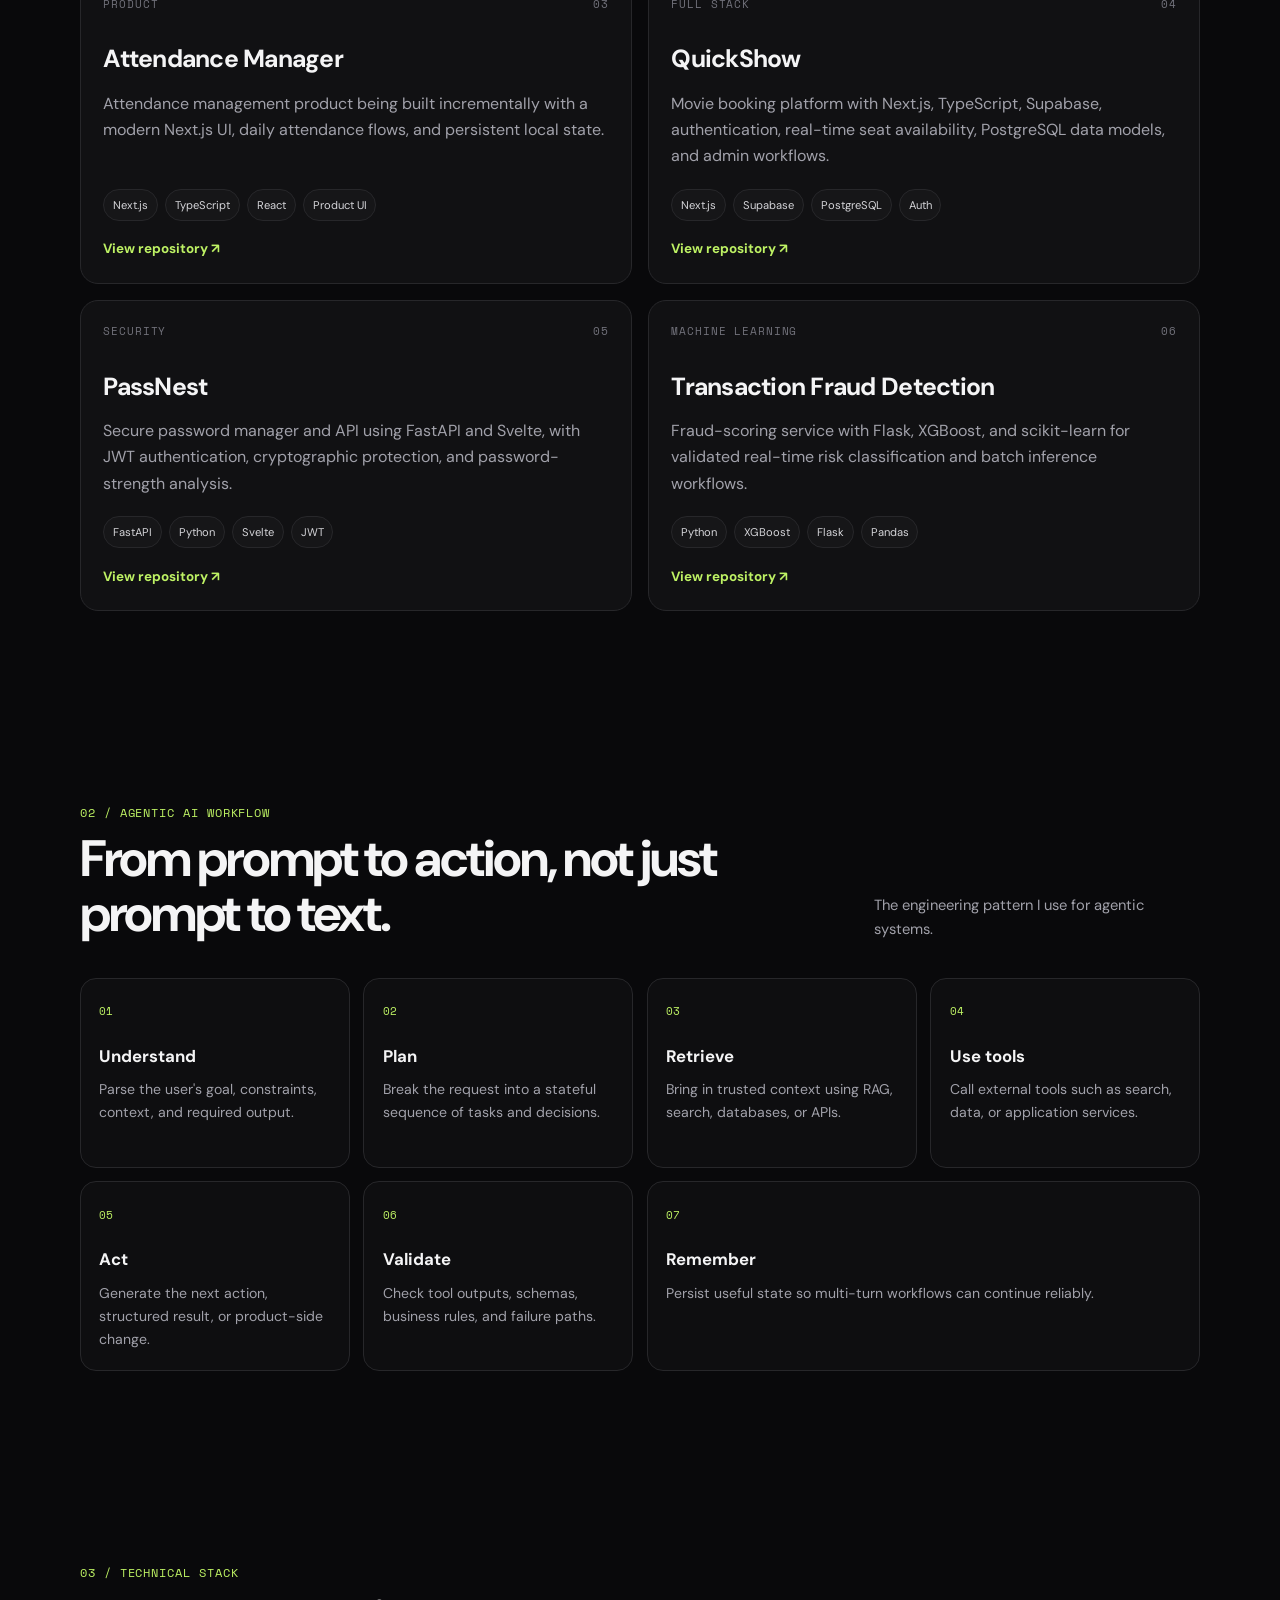
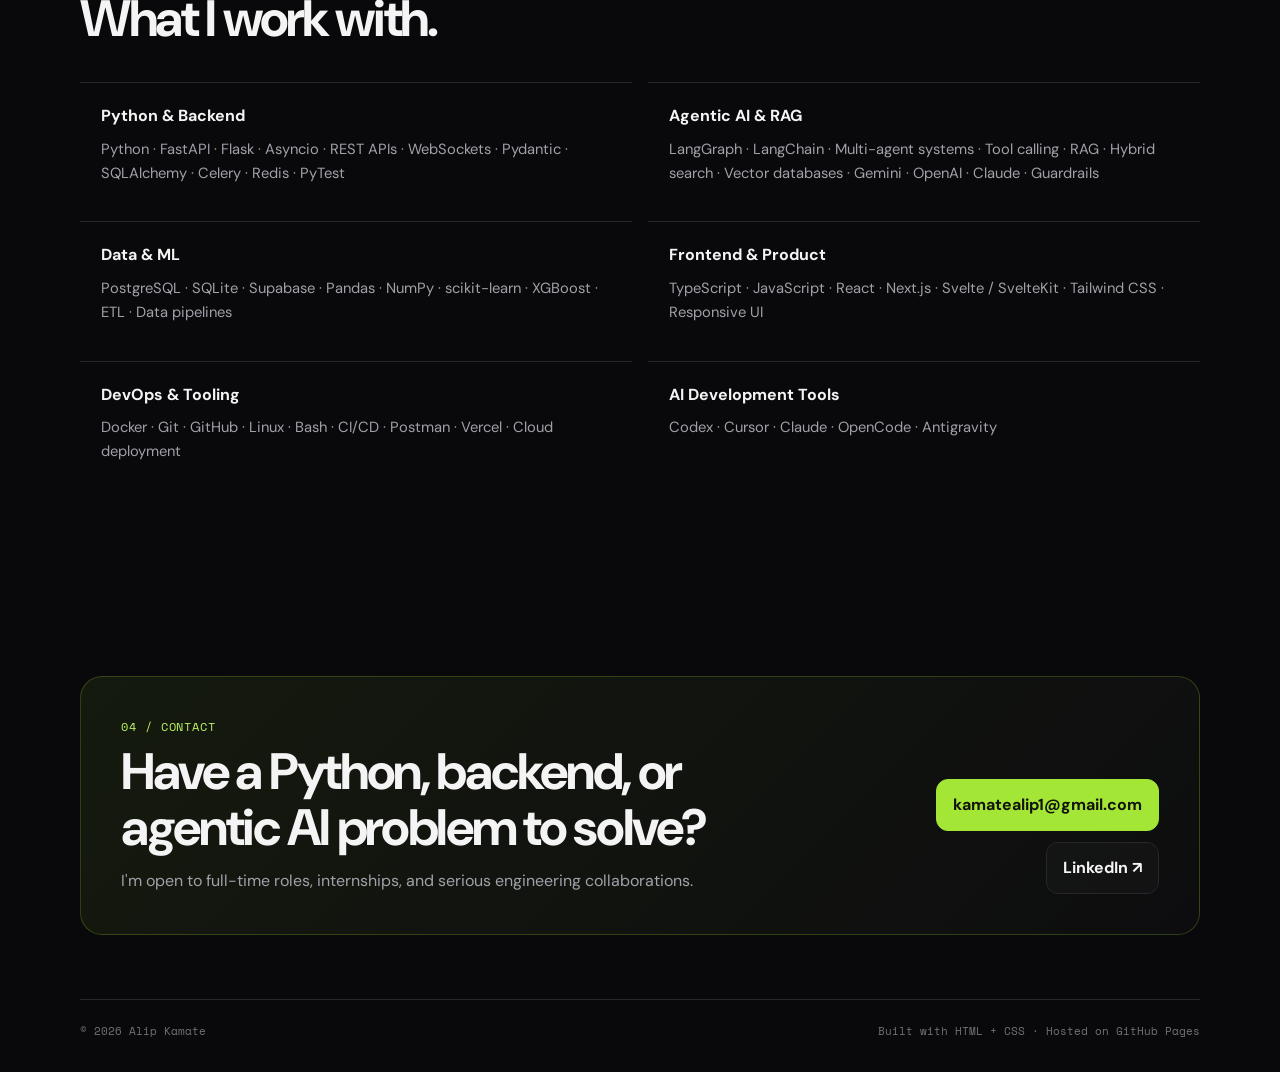
==== commit 8b0f17f8: "style: refine hero and section themes" ====
--- a/index.html
+++ b/index.html
@@ -3,7 +3,7 @@
   <head>
     <meta charset="utf-8" />
     <meta name="viewport" content="width=device-width, initial-scale=1" />
-    <meta name="theme-color" content="#09090b" />
+    <meta name="theme-color" content="#0b1020" />
     <meta
       name="description"
       content="Alip Kamate — Python Developer and Agentic AI Engineer building APIs, AI agents, RAG systems, search engines, and production-focused web applications."
@@ -54,9 +54,12 @@
           </div>
         </div>
 
-        <aside class="hero-card" aria-label="Engineering focus">
-          <div class="code-window-bar"><span></span><span></span><span></span><small>agent.py</small></div>
-          <pre><code><span class="code-muted">workflow =</span> [
+        <aside class="hero-visual" aria-label="Engineering focus">
+          <div class="parallax-orb orb-one" data-parallax="slow"></div>
+          <div class="parallax-orb orb-two" data-parallax="fast"></div>
+          <div class="hero-card" data-parallax="card">
+            <div class="code-window-bar"><span></span><span></span><span></span><small>agent.py</small></div>
+            <pre><code><span class="code-muted">workflow =</span> [
   <span class="code-key">"understand"</span>,
   <span class="code-key">"plan"</span>,
   <span class="code-key">"retrieve"</span>,
@@ -71,70 +74,78 @@
   <span class="code-key">"agents"</span>: <span class="code-string">"LangGraph / LangChain"</span>,
   <span class="code-key">"data"</span>: <span class="code-string">"PostgreSQL / Redis"</span>,
 }</code></pre>
+            <div class="hero-card-footer">
+              <span>stateful</span>
+              <span>tool-using</span>
+              <span>validated</span>
+            </div>
+          </div>
         </aside>
       </section>
 
-      <section class="section container" id="work">
-        <div class="section-header">
-          <div>
-            <p class="section-label">01 / Selected work</p>
-            <h2>Projects that show how I build.</h2>
-          </div>
-          <p class="section-note">Python systems, agentic AI, search, ML, and full-stack products.</p>
-        </div>
-
-        <div class="project-grid">
-          <article class="project-card project-card-featured">
-            <div class="project-topline"><span>Agentic AI</span><span>01</span></div>
-            <h3>TripMind</h3>
-            <p>Multi-agent travel planning system using LangGraph, LangChain, Gemini, Tavily search, flight tools, and PostgreSQL-backed state persistence.</p>
-            <div class="tag-row"><span>LangGraph</span><span>Python</span><span>Gemini</span><span>PostgreSQL</span></div>
-            <a class="project-link" href="https://github.com/kamatealip/tripmind" target="_blank" rel="noopener noreferrer">View repository ↗</a>
-          </article>
-
-          <article class="project-card">
-            <div class="project-topline"><span>Search / IR</span><span>02</span></div>
-            <h3>Scout</h3>
-            <p>Local documentation search engine with Python, Flask, SQLite, inverted indexing, ranking, snippets, highlighting, and section-aware retrieval.</p>
-            <div class="tag-row"><span>Python</span><span>Flask</span><span>SQLite</span><span>BM25-style ranking</span></div>
-            <a class="project-link" href="https://github.com/kamatealip/scout" target="_blank" rel="noopener noreferrer">View repository ↗</a>
-          </article>
-
-          <article class="project-card">
-            <div class="project-topline"><span>Product</span><span>03</span></div>
-            <h3>Attendance Manager</h3>
-            <p>Attendance management product being built incrementally with a modern Next.js UI, daily attendance flows, and persistent local state.</p>
-            <div class="tag-row"><span>Next.js</span><span>TypeScript</span><span>React</span><span>Product UI</span></div>
-            <a class="project-link" href="https://github.com/kamatealip/attendance-manager" target="_blank" rel="noopener noreferrer">View repository ↗</a>
-          </article>
-
-          <article class="project-card">
-            <div class="project-topline"><span>Full Stack</span><span>04</span></div>
-            <h3>QuickShow</h3>
-            <p>Movie booking platform with Next.js, TypeScript, Supabase, authentication, real-time seat availability, PostgreSQL data models, and admin workflows.</p>
-            <div class="tag-row"><span>Next.js</span><span>Supabase</span><span>PostgreSQL</span><span>Auth</span></div>
-            <a class="project-link" href="https://github.com/kamatealip/quickshow" target="_blank" rel="noopener noreferrer">View repository ↗</a>
-          </article>
-
-          <article class="project-card">
-            <div class="project-topline"><span>Security</span><span>05</span></div>
-            <h3>PassNest</h3>
-            <p>Secure password manager and API using FastAPI and Svelte, with JWT authentication, cryptographic protection, and password-strength analysis.</p>
-            <div class="tag-row"><span>FastAPI</span><span>Python</span><span>Svelte</span><span>JWT</span></div>
-            <a class="project-link" href="https://github.com/kamatealip/passnest" target="_blank" rel="noopener noreferrer">View repository ↗</a>
-          </article>
-
-          <article class="project-card">
-            <div class="project-topline"><span>Machine Learning</span><span>06</span></div>
-            <h3>Transaction Fraud Detection</h3>
-            <p>Fraud-scoring service with Flask, XGBoost, and scikit-learn for validated real-time risk classification and batch inference workflows.</p>
-            <div class="tag-row"><span>Python</span><span>XGBoost</span><span>Flask</span><span>Pandas</span></div>
-            <a class="project-link" href="https://github.com/kamatealip/transaction-fraud-detection" target="_blank" rel="noopener noreferrer">View repository ↗</a>
-          </article>
-        </div>
-      </section>
-
-      <section class="section section-alt" id="workflow">
+      <section class="section section-work" id="work">
+        <div class="container">
+          <div class="section-header">
+            <div>
+              <p class="section-label">01 / Selected work</p>
+              <h2>Projects that show how I build.</h2>
+            </div>
+            <p class="section-note">Python systems, agentic AI, search, ML, and full-stack products.</p>
+          </div>
+
+          <div class="project-grid">
+            <article class="project-card project-card-featured">
+              <div class="project-topline"><span>Agentic AI</span><span>01</span></div>
+              <h3>TripMind</h3>
+              <p>Multi-agent travel planning system using LangGraph, LangChain, Gemini, Tavily search, flight tools, and PostgreSQL-backed state persistence.</p>
+              <div class="tag-row"><span>LangGraph</span><span>Python</span><span>Gemini</span><span>PostgreSQL</span></div>
+              <a class="project-link" href="https://github.com/kamatealip/tripmind" target="_blank" rel="noopener noreferrer">View repository ↗</a>
+            </article>
+
+            <article class="project-card">
+              <div class="project-topline"><span>Search / IR</span><span>02</span></div>
+              <h3>Scout</h3>
+              <p>Local documentation search engine with Python, Flask, SQLite, inverted indexing, ranking, snippets, highlighting, and section-aware retrieval.</p>
+              <div class="tag-row"><span>Python</span><span>Flask</span><span>SQLite</span><span>BM25-style ranking</span></div>
+              <a class="project-link" href="https://github.com/kamatealip/scout" target="_blank" rel="noopener noreferrer">View repository ↗</a>
+            </article>
+
+            <article class="project-card">
+              <div class="project-topline"><span>Product</span><span>03</span></div>
+              <h3>Attendance Manager</h3>
+              <p>Attendance management product being built incrementally with a modern Next.js UI, daily attendance flows, and persistent local state.</p>
+              <div class="tag-row"><span>Next.js</span><span>TypeScript</span><span>React</span><span>Product UI</span></div>
+              <a class="project-link" href="https://github.com/kamatealip/attendance-manager" target="_blank" rel="noopener noreferrer">View repository ↗</a>
+            </article>
+
+            <article class="project-card">
+              <div class="project-topline"><span>Full Stack</span><span>04</span></div>
+              <h3>QuickShow</h3>
+              <p>Movie booking platform with Next.js, TypeScript, Supabase, authentication, real-time seat availability, PostgreSQL data models, and admin workflows.</p>
+              <div class="tag-row"><span>Next.js</span><span>Supabase</span><span>PostgreSQL</span><span>Auth</span></div>
+              <a class="project-link" href="https://github.com/kamatealip/quickshow" target="_blank" rel="noopener noreferrer">View repository ↗</a>
+            </article>
+
+            <article class="project-card">
+              <div class="project-topline"><span>Security</span><span>05</span></div>
+              <h3>PassNest</h3>
+              <p>Secure password manager and API using FastAPI and Svelte, with JWT authentication, cryptographic protection, and password-strength analysis.</p>
+              <div class="tag-row"><span>FastAPI</span><span>Python</span><span>Svelte</span><span>JWT</span></div>
+              <a class="project-link" href="https://github.com/kamatealip/passnest" target="_blank" rel="noopener noreferrer">View repository ↗</a>
+            </article>
+
+            <article class="project-card">
+              <div class="project-topline"><span>Machine Learning</span><span>06</span></div>
+              <h3>Transaction Fraud Detection</h3>
+              <p>Fraud-scoring service with Flask, XGBoost, and scikit-learn for validated real-time risk classification and batch inference workflows.</p>
+              <div class="tag-row"><span>Python</span><span>XGBoost</span><span>Flask</span><span>Pandas</span></div>
+              <a class="project-link" href="https://github.com/kamatealip/transaction-fraud-detection" target="_blank" rel="noopener noreferrer">View repository ↗</a>
+            </article>
+          </div>
+        </div>
+      </section>
+
+      <section class="section section-workflow" id="workflow">
         <div class="container">
           <div class="section-header">
             <div>
@@ -148,7 +159,7 @@
             <article class="workflow-step"><span>01</span><h3>Understand</h3><p>Parse the user's goal, constraints, context, and required output.</p></article>
             <article class="workflow-step"><span>02</span><h3>Plan</h3><p>Break the request into a stateful sequence of tasks and decisions.</p></article>
             <article class="workflow-step"><span>03</span><h3>Retrieve</h3><p>Bring in trusted context using RAG, search, databases, or APIs.</p></article>
-            <article class="workflow-step"><span>04</span><h3>Use tools</h3><p>Call external tools such as search, flight, data, or application services.</p></article>
+            <article class="workflow-step"><span>04</span><h3>Use tools</h3><p>Call external tools such as search, data, or application services.</p></article>
             <article class="workflow-step"><span>05</span><h3>Act</h3><p>Generate the next action, structured result, or product-side change.</p></article>
             <article class="workflow-step"><span>06</span><h3>Validate</h3><p>Check tool outputs, schemas, business rules, and failure paths.</p></article>
             <article class="workflow-step"><span>07</span><h3>Remember</h3><p>Persist useful state so multi-turn workflows can continue reliably.</p></article>
@@ -156,20 +167,22 @@
         </div>
       </section>
 
-      <section class="section container" id="skills">
-        <div class="section-header">
-          <div>
-            <p class="section-label">03 / Technical stack</p>
-            <h2>What I work with.</h2>
-          </div>
-        </div>
-        <div class="skills-grid">
-          <div class="skill-group"><h3>Python &amp; Backend</h3><p>Python · FastAPI · Flask · Asyncio · REST APIs · WebSockets · Pydantic · SQLAlchemy · Celery · Redis · PyTest</p></div>
-          <div class="skill-group"><h3>Agentic AI &amp; RAG</h3><p>LangGraph · LangChain · Multi-agent systems · Tool calling · RAG · Hybrid search · Vector databases · Gemini · OpenAI · Claude · Guardrails</p></div>
-          <div class="skill-group"><h3>Data &amp; ML</h3><p>PostgreSQL · SQLite · Supabase · Pandas · NumPy · scikit-learn · XGBoost · ETL · Data pipelines</p></div>
-          <div class="skill-group"><h3>Frontend &amp; Product</h3><p>TypeScript · JavaScript · React · Next.js · Svelte / SvelteKit · Tailwind CSS · Responsive UI</p></div>
-          <div class="skill-group"><h3>DevOps &amp; Tooling</h3><p>Docker · Git · GitHub · Linux · Bash · CI/CD · Postman · Vercel · Cloud deployment</p></div>
-          <div class="skill-group"><h3>AI Development Tools</h3><p>Codex · Cursor · Claude · OpenCode · Antigravity</p></div>
+      <section class="section section-skills" id="skills">
+        <div class="container">
+          <div class="section-header">
+            <div>
+              <p class="section-label">03 / Technical stack</p>
+              <h2>What I work with.</h2>
+            </div>
+          </div>
+          <div class="skills-grid">
+            <div class="skill-group"><h3>Python &amp; Backend</h3><p>Python · FastAPI · Flask · Asyncio · REST APIs · WebSockets · Pydantic · SQLAlchemy · Celery · Redis · PyTest</p></div>
+            <div class="skill-group"><h3>Agentic AI &amp; RAG</h3><p>LangGraph · LangChain · Multi-agent systems · Tool calling · RAG · Hybrid search · Vector databases · Gemini · OpenAI · Claude · Guardrails</p></div>
+            <div class="skill-group"><h3>Data &amp; ML</h3><p>PostgreSQL · SQLite · Supabase · Pandas · NumPy · scikit-learn · XGBoost · ETL · Data pipelines</p></div>
+            <div class="skill-group"><h3>Frontend &amp; Product</h3><p>TypeScript · JavaScript · React · Next.js · Svelte / SvelteKit · Tailwind CSS · Responsive UI</p></div>
+            <div class="skill-group"><h3>DevOps &amp; Tooling</h3><p>Docker · Git · GitHub · Linux · Bash · CI/CD · Postman · Vercel · Cloud deployment</p></div>
+            <div class="skill-group"><h3>AI Development Tools</h3><p>Codex · Cursor · Claude · OpenCode · Antigravity</p></div>
+          </div>
         </div>
       </section>
 
@@ -192,5 +205,51 @@
       <span>© 2026 Alip Kamate</span>
       <span>Built with HTML + CSS · Hosted on GitHub Pages</span>
     </footer>
+
+    <script>
+      (() => {
+        const visual = document.querySelector(".hero-visual");
+        const layers = visual?.querySelectorAll("[data-parallax]");
+        if (!visual || !layers || !layers.length) return;
+        if (window.matchMedia("(prefers-reduced-motion: reduce)").matches) return;
+
+        let raf = 0;
+        let targetX = 0;
+        let targetY = 0;
+        let currentX = 0;
+        let currentY = 0;
+
+        const render = () => {
+          currentX += (targetX - currentX) * 0.08;
+          currentY += (targetY - currentY) * 0.08;
+
+          layers.forEach((layer) => {
+            const type = layer.dataset.parallax;
+            const multiplier = type === "fast" ? 1.25 : type === "slow" ? 0.55 : 0.8;
+            const scrollOffset = Math.min(window.scrollY * 0.035, 28);
+            layer.style.transform = `translate3d(${currentX * multiplier}px, ${currentY * multiplier + scrollOffset}px, 0)`;
+          });
+
+          raf = requestAnimationFrame(render);
+        };
+
+        const onPointerMove = (event) => {
+          const rect = visual.getBoundingClientRect();
+          targetX = ((event.clientX - rect.left) / rect.width - 0.5) * 18;
+          targetY = ((event.clientY - rect.top) / rect.height - 0.5) * 18;
+        };
+
+        const onPointerLeave = () => {
+          targetX = 0;
+          targetY = 0;
+        };
+
+        visual.addEventListener("pointermove", onPointerMove);
+        visual.addEventListener("pointerleave", onPointerLeave);
+        render();
+
+        window.addEventListener("beforeunload", () => cancelAnimationFrame(raf), { once: true });
+      })();
+    </script>
   </body>
 </html>
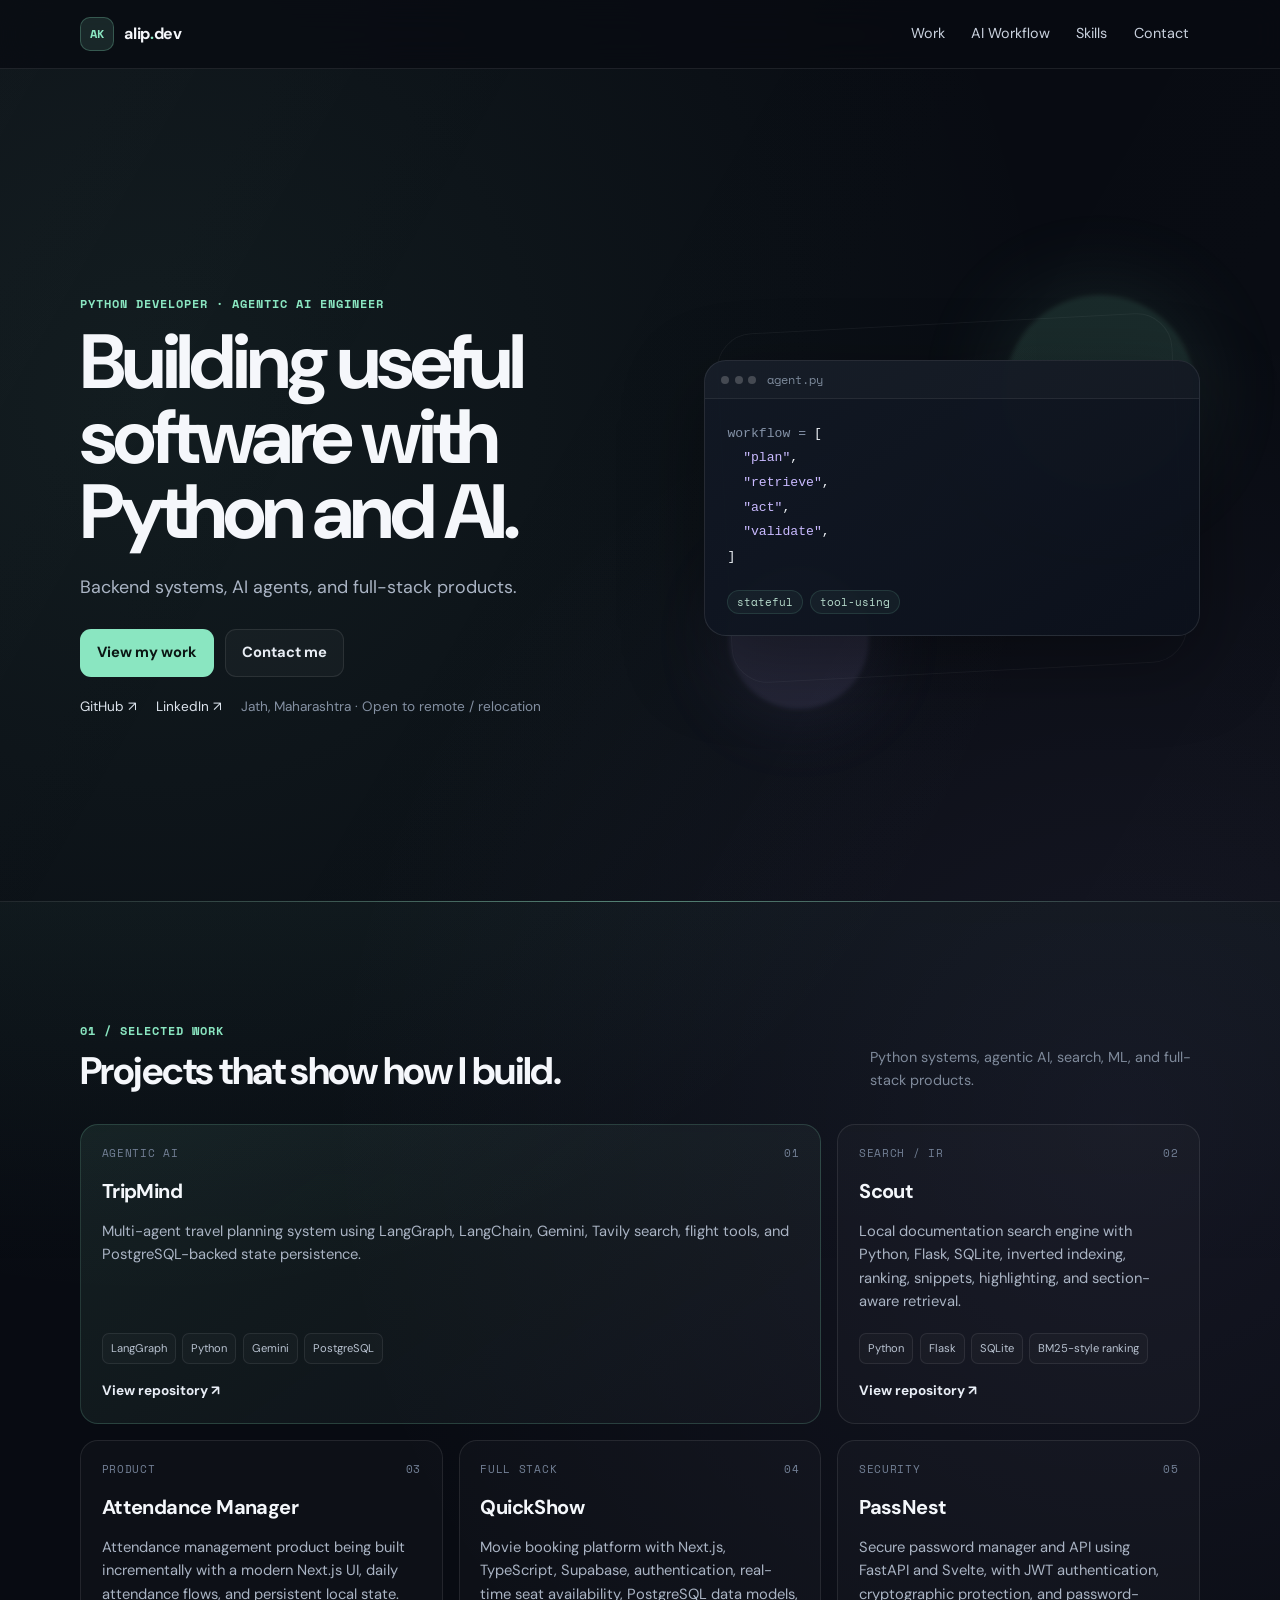
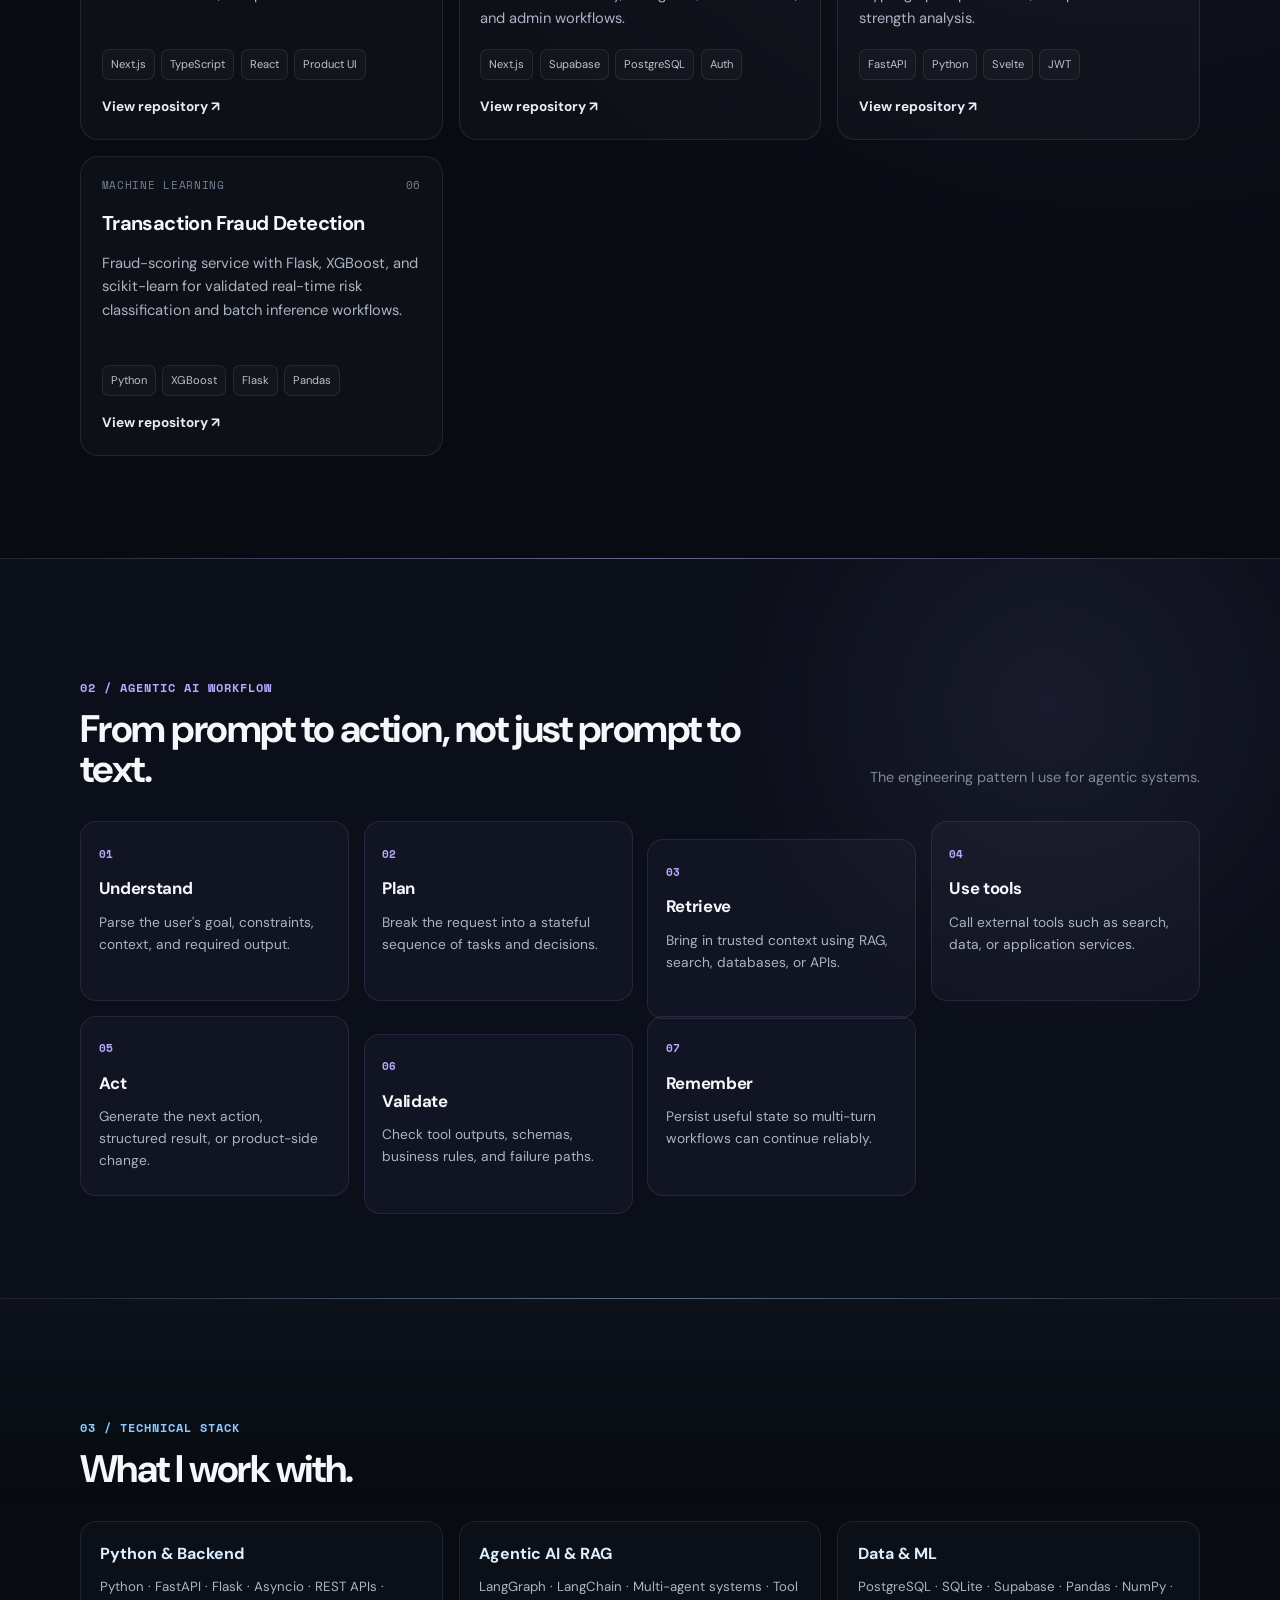
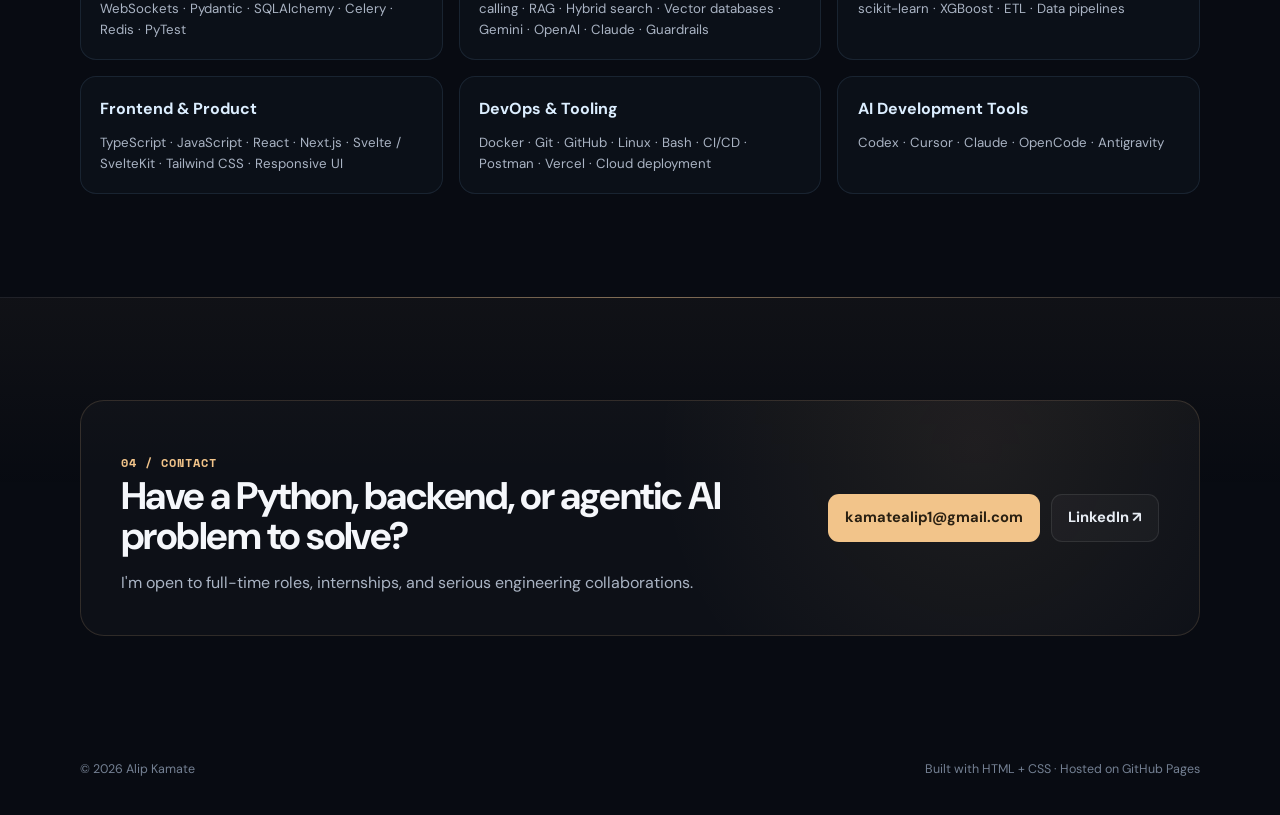
==== commit ccaa68ec: "style: simplify portfolio hero" ====
--- a/index.html
+++ b/index.html
@@ -39,12 +39,11 @@
     <main id="main-content">
       <section class="hero container" id="top">
         <div class="hero-copy">
-          <div class="eyebrow"><span class="status-dot"></span> Available for full-time roles &amp; internships</div>
           <p class="hero-kicker">Python Developer · Agentic AI Engineer</p>
-          <h1>I build <span>backend systems</span> and <span>AI workflows</span> that turn complex ideas into usable products.</h1>
-          <p class="hero-lead">I work across Python, FastAPI, Flask, LLM orchestration, RAG, search, data systems, and modern full-stack applications — with a strong focus on clean architecture and production-ready engineering.</p>
+          <h1>Building useful software with Python and AI.</h1>
+          <p class="hero-lead">Backend systems, AI agents, and full-stack products.</p>
           <div class="hero-actions">
-            <a class="button button-primary" href="#work">View selected work</a>
+            <a class="button button-primary" href="#work">View my work</a>
             <a class="button button-secondary" href="mailto:kamatealip1@gmail.com">Contact me</a>
           </div>
           <div class="hero-links" aria-label="Profile links">
@@ -54,30 +53,20 @@
           </div>
         </div>
 
-        <aside class="hero-visual" aria-label="Engineering focus">
+        <aside class="hero-visual" aria-label="Agentic AI workflow visual">
           <div class="parallax-orb orb-one" data-parallax="slow"></div>
           <div class="parallax-orb orb-two" data-parallax="fast"></div>
           <div class="hero-card" data-parallax="card">
             <div class="code-window-bar"><span></span><span></span><span></span><small>agent.py</small></div>
             <pre><code><span class="code-muted">workflow =</span> [
-  <span class="code-key">"understand"</span>,
   <span class="code-key">"plan"</span>,
   <span class="code-key">"retrieve"</span>,
-  <span class="code-key">"use_tools"</span>,
   <span class="code-key">"act"</span>,
   <span class="code-key">"validate"</span>,
-  <span class="code-key">"remember"</span>,
-]
-
-<span class="code-muted">stack =</span> {
-  <span class="code-key">"backend"</span>: <span class="code-string">"Python / FastAPI"</span>,
-  <span class="code-key">"agents"</span>: <span class="code-string">"LangGraph / LangChain"</span>,
-  <span class="code-key">"data"</span>: <span class="code-string">"PostgreSQL / Redis"</span>,
-}</code></pre>
+]</code></pre>
             <div class="hero-card-footer">
               <span>stateful</span>
               <span>tool-using</span>
-              <span>validated</span>
             </div>
           </div>
         </aside>
--- a/styles.css
+++ b/styles.css
@@ -1,78 +1,103 @@
 :root {
   color-scheme: dark;
-  --bg: #09090b;
-  --surface: #111113;
-  --surface-2: #17171a;
-  --border: #27272a;
-  --text: #f4f4f5;
-  --muted: #a1a1aa;
-  --subtle: #71717a;
-  --accent: #a3e635;
-  --accent-2: #bef264;
-  --max: 1120px;
-  --radius: 18px;
-}
-
-* { box-sizing: border-box; }
-
-html { scroll-behavior: smooth; }
+  --bg: #080b12;
+  --surface: #101521;
+  --surface-strong: #151d2b;
+  --text: #f5f7fb;
+  --muted: #aab4c4;
+  --line: rgba(255, 255, 255, 0.09);
+  --hero-accent: #8ae6c1;
+  --work-accent: #8ae6c1;
+  --ai-accent: #b9a7ff;
+  --skills-accent: #8cc9ff;
+  --contact-accent: #f2c48a;
+}
+
+* {
+  box-sizing: border-box;
+}
+
+html {
+  scroll-behavior: smooth;
+}
 
 body {
   margin: 0;
   background:
-    radial-gradient(circle at 15% 0%, rgba(163, 230, 53, 0.08), transparent 28rem),
-    radial-gradient(circle at 85% 18%, rgba(96, 165, 250, 0.05), transparent 26rem),
+    radial-gradient(circle at 12% 10%, rgba(138, 230, 193, 0.08), transparent 24%),
+    radial-gradient(circle at 88% 28%, rgba(185, 167, 255, 0.07), transparent 26%),
     var(--bg);
   color: var(--text);
-  font-family: "DM Sans", system-ui, -apple-system, BlinkMacSystemFont, "Segoe UI", sans-serif;
-  line-height: 1.65;
-}
-
-::selection { background: rgba(163, 230, 53, 0.25); color: #fff; }
-
-.container { width: min(var(--max), calc(100% - 40px)); margin-inline: auto; }
+  font-family: "DM Sans", Arial, Helvetica, sans-serif;
+  line-height: 1.6;
+  overflow-x: hidden;
+}
+
+body::before {
+  content: "";
+  position: fixed;
+  inset: 0;
+  pointer-events: none;
+  background: linear-gradient(120deg, rgba(255,255,255,0.015), transparent 35%, rgba(255,255,255,0.01));
+  z-index: -1;
+}
+
+::selection {
+  background: rgba(138, 230, 193, 0.24);
+  color: #ffffff;
+}
+
+.container {
+  width: min(1120px, calc(100% - 2rem));
+  margin: 0 auto;
+}
 
 .skip-link {
   position: fixed;
   left: 1rem;
   top: -4rem;
-  z-index: 20;
-  padding: 0.7rem 1rem;
-  border-radius: 0.7rem;
-  background: var(--accent);
-  color: #10120c;
+  z-index: 100;
+  padding: 0.6rem 0.9rem;
+  border-radius: 999px;
+  background: #ffffff;
+  color: #0b1020;
   font-weight: 700;
-}
-
-.skip-link:focus { top: 1rem; }
-
-a { color: inherit; text-decoration: none; }
-a:focus-visible { outline: 2px solid var(--accent); outline-offset: 4px; border-radius: 4px; }
+  text-decoration: none;
+  transition: top 0.2s ease;
+}
+
+.skip-link:focus {
+  top: 1rem;
+}
+
+a {
+  color: inherit;
+}
 
 .topbar {
   position: sticky;
   top: 0;
-  z-index: 10;
-  border-bottom: 1px solid rgba(39, 39, 42, 0.8);
-  background: rgba(9, 9, 11, 0.82);
-  backdrop-filter: blur(14px);
+  z-index: 20;
+  background: rgba(8, 11, 18, 0.76);
+  border-bottom: 1px solid var(--line);
+  backdrop-filter: blur(16px);
 }
 
 .topbar-inner {
-  min-height: 72px;
+  min-height: 68px;
   display: flex;
   align-items: center;
   justify-content: space-between;
-  gap: 1.5rem;
+  gap: 1rem;
 }
 
 .brand {
   display: inline-flex;
   align-items: center;
   gap: 0.65rem;
-  font-family: "Space Mono", monospace;
+  text-decoration: none;
   font-weight: 700;
-  letter-spacing: -0.03em;
+  letter-spacing: -0.02em;
 }
 
 .brand-mark {
@@ -81,199 +106,709 @@
   width: 34px;
   height: 34px;
   border-radius: 10px;
-  background: var(--accent);
-  color: #11120d;
-  font-size: 0.75rem;
-}
-
-.brand-dot { color: var(--accent); }
-
-nav { display: flex; align-items: center; gap: 1.2rem; }
-nav a { color: var(--muted); font-size: 0.9rem; }
-nav a:hover { color: var(--text); }
+  background: rgba(138, 230, 193, 0.12);
+  border: 1px solid rgba(138, 230, 193, 0.26);
+  color: var(--hero-accent);
+  font: 700 0.75rem/1 "Space Mono", monospace;
+}
+
+.brand-dot {
+  color: var(--hero-accent);
+}
+
+nav {
+  display: flex;
+  flex-wrap: wrap;
+  justify-content: flex-end;
+  gap: 0.25rem;
+}
+
+nav a {
+  color: #c9d1de;
+  padding: 0.45rem 0.7rem;
+  border-radius: 8px;
+  text-decoration: none;
+  font-size: 0.9rem;
+}
+
+nav a:hover,
+nav a:focus-visible {
+  background: rgba(255, 255, 255, 0.05);
+  color: #ffffff;
+  outline: none;
+}
 
 .hero {
-  min-height: calc(100vh - 72px);
+  min-height: calc(100vh - 68px);
   display: grid;
-  grid-template-columns: minmax(0, 1.35fr) minmax(320px, 0.65fr);
+  grid-template-columns: minmax(0, 1.05fr) minmax(360px, 0.95fr);
   align-items: center;
-  gap: 5rem;
-  padding-block: 6rem;
-}
-
-.eyebrow,
-.hero-kicker,
-.section-label,
-.project-topline,
-.code-window-bar,
-.hero-links,
-.footer {
-  font-family: "Space Mono", monospace;
+  gap: clamp(2.5rem, 6vw, 6rem);
+  padding: clamp(4.5rem, 10vw, 8rem) 0 clamp(4rem, 8vw, 7rem);
+}
+
+.hero-copy {
+  max-width: 720px;
 }
 
 .eyebrow {
   display: inline-flex;
   align-items: center;
   gap: 0.55rem;
-  margin-bottom: 1.1rem;
-  padding: 0.45rem 0.7rem;
-  border: 1px solid rgba(163, 230, 53, 0.18);
+  padding: 0.45rem 0.75rem;
+  border: 1px solid rgba(138, 230, 193, 0.18);
   border-radius: 999px;
-  color: var(--accent-2);
-  background: rgba(163, 230, 53, 0.05);
-  font-size: 0.75rem;
-}
-
-.status-dot { width: 7px; height: 7px; border-radius: 999px; background: var(--accent); box-shadow: 0 0 12px rgba(163, 230, 53, 0.7); }
-.hero-kicker { margin: 0 0 0.8rem; color: var(--accent-2); font-size: 0.85rem; letter-spacing: 0.06em; }
+  background: rgba(138, 230, 193, 0.06);
+  color: #c9e9dc;
+  font-size: 0.8rem;
+  font-weight: 600;
+}
+
+.status-dot {
+  width: 7px;
+  height: 7px;
+  border-radius: 50%;
+  background: var(--hero-accent);
+  box-shadow: 0 0 0 5px rgba(138, 230, 193, 0.08);
+}
+
+.hero-kicker,
+.section-label {
+  margin: 1.1rem 0 0.75rem;
+  color: var(--hero-accent);
+  font: 700 0.78rem/1.4 "Space Mono", monospace;
+  letter-spacing: 0.08em;
+  text-transform: uppercase;
+}
 
 .hero h1 {
-  max-width: 800px;
+  max-width: 780px;
   margin: 0;
-  font-size: clamp(3rem, 7vw, 5.8rem);
+  font-size: clamp(3rem, 6vw, 5.2rem);
   line-height: 0.98;
-  letter-spacing: -0.065em;
-}
-
-.hero h1 span { color: var(--accent-2); }
+  letter-spacing: -0.055em;
+}
+
+.hero h1 span {
+  color: var(--hero-accent);
+}
 
 .hero-lead {
-  max-width: 720px;
-  margin: 1.6rem 0 0;
+  max-width: 680px;
+  margin: 1.4rem 0 0;
   color: var(--muted);
-  font-size: 1.12rem;
-}
-
-.hero-actions { display: flex; flex-wrap: wrap; gap: 0.75rem; margin-top: 1.8rem; }
+  font-size: clamp(1rem, 1.5vw, 1.12rem);
+}
+
+.hero-actions,
+.contact-actions {
+  display: flex;
+  flex-wrap: wrap;
+  gap: 0.7rem;
+  margin-top: 1.7rem;
+}
+
 .button {
   display: inline-flex;
   align-items: center;
   justify-content: center;
-  min-height: 46px;
-  padding: 0.75rem 1rem;
-  border-radius: 12px;
-  border: 1px solid var(--border);
+  min-height: 44px;
+  padding: 0.7rem 1rem;
+  border-radius: 11px;
+  border: 1px solid transparent;
+  text-decoration: none;
   font-weight: 700;
-  transition: transform 160ms ease, border-color 160ms ease, background 160ms ease;
-}
-.button:hover { transform: translateY(-1px); border-color: #3f3f46; }
-.button-primary { background: var(--accent); color: #12140c; border-color: var(--accent); }
-.button-primary:hover { background: var(--accent-2); border-color: var(--accent-2); }
-.button-secondary { background: rgba(255,255,255,0.02); color: var(--text); }
-
-.hero-links { display: flex; flex-wrap: wrap; align-items: center; gap: 0.85rem 1.2rem; margin-top: 1.4rem; color: var(--subtle); font-size: 0.72rem; }
-.hero-links a { color: var(--muted); }
-.hero-links a:hover { color: var(--accent-2); }
+  font-size: 0.92rem;
+  transition: transform 0.2s ease, background 0.2s ease, border-color 0.2s ease;
+}
+
+.button:hover,
+.button:focus-visible {
+  transform: translateY(-1px);
+  outline: none;
+}
+
+.button-primary {
+  background: var(--hero-accent);
+  color: #0b1513;
+}
+
+.button-primary:hover,
+.button-primary:focus-visible {
+  background: #9df0cc;
+}
+
+.button-secondary {
+  background: rgba(255, 255, 255, 0.03);
+  border-color: var(--line);
+  color: #e8edf4;
+}
+
+.button-secondary:hover,
+.button-secondary:focus-visible {
+  background: rgba(255, 255, 255, 0.06);
+  border-color: rgba(255, 255, 255, 0.16);
+}
+
+.hero-links {
+  display: flex;
+  flex-wrap: wrap;
+  gap: 0.9rem 1.2rem;
+  margin-top: 1.2rem;
+  color: #8490a2;
+  font-size: 0.85rem;
+}
+
+.hero-links a {
+  color: #dde4ed;
+  text-decoration: none;
+}
+
+.hero-links a:hover,
+.hero-links a:focus-visible {
+  color: var(--hero-accent);
+  outline: none;
+}
+
+.hero-visual {
+  position: relative;
+  min-height: 460px;
+  display: grid;
+  place-items: center;
+  isolation: isolate;
+}
+
+.hero-visual::after {
+  content: "";
+  position: absolute;
+  inset: 12% 4%;
+  z-index: -3;
+  border: 1px solid rgba(255, 255, 255, 0.05);
+  border-radius: 36px;
+  transform: rotate(-3deg);
+}
+
+.parallax-orb {
+  position: absolute;
+  border-radius: 50%;
+  filter: blur(2px);
+  pointer-events: none;
+  will-change: transform;
+}
+
+.orb-one {
+  width: 190px;
+  height: 190px;
+  top: 6%;
+  right: 1%;
+  background: rgba(138, 230, 193, 0.14);
+  box-shadow: 0 0 100px rgba(138, 230, 193, 0.12);
+  z-index: -2;
+}
+
+.orb-two {
+  width: 140px;
+  height: 140px;
+  bottom: 4%;
+  left: 5%;
+  background: rgba(185, 167, 255, 0.13);
+  box-shadow: 0 0 90px rgba(185, 167, 255, 0.11);
+  z-index: -2;
+}
 
 .hero-card {
-  border: 1px solid var(--border);
-  border-radius: var(--radius);
-  background: linear-gradient(145deg, rgba(255,255,255,0.045), rgba(255,255,255,0.018));
-  box-shadow: 0 24px 80px rgba(0,0,0,0.3);
+  width: min(100%, 510px);
+  border: 1px solid rgba(255, 255, 255, 0.1);
+  border-radius: 22px;
+  background: linear-gradient(145deg, rgba(18, 25, 37, 0.96), rgba(12, 17, 27, 0.96));
+  box-shadow: 0 26px 80px rgba(0, 0, 0, 0.35);
   overflow: hidden;
+  transform: translate3d(0, 0, 0) rotate(1deg);
+  will-change: transform;
 }
 
 .code-window-bar {
   display: flex;
   align-items: center;
+  gap: 0.35rem;
+  padding: 0.8rem 1rem;
+  border-bottom: 1px solid rgba(255, 255, 255, 0.07);
+  background: rgba(255, 255, 255, 0.02);
+}
+
+.code-window-bar span {
+  width: 8px;
+  height: 8px;
+  border-radius: 50%;
+  background: rgba(255, 255, 255, 0.2);
+}
+
+.code-window-bar small {
+  margin-left: 0.35rem;
+  color: #7c899a;
+  font: 0.72rem/1 "Space Mono", monospace;
+}
+
+pre {
+  margin: 0;
+  padding: 1.35rem 1.4rem;
+  overflow-x: auto;
+  color: #eef2f7;
+  font: 0.82rem/1.8 "Space Mono", monospace;
+}
+
+.code-muted {
+  color: #8593a8;
+}
+
+.code-key {
+  color: #c9baff;
+}
+
+.code-string {
+  color: #a7e6cf;
+}
+
+.hero-card-footer {
+  display: flex;
+  flex-wrap: wrap;
+  gap: 0.45rem;
+  padding: 0 1.4rem 1.3rem;
+}
+
+.hero-card-footer span {
+  padding: 0.35rem 0.55rem;
+  border: 1px solid rgba(138, 230, 193, 0.13);
+  border-radius: 999px;
+  background: rgba(138, 230, 193, 0.05);
+  color: #b8ddce;
+  font: 0.68rem/1 "Space Mono", monospace;
+}
+
+.section {
+  position: relative;
+  padding: clamp(4.5rem, 8vw, 7rem) 0;
+  border-top: 1px solid var(--line);
+}
+
+.section::before {
+  content: "";
+  position: absolute;
+  left: 0;
+  right: 0;
+  top: -1px;
+  height: 1px;
+  background: linear-gradient(90deg, transparent, var(--section-accent), transparent);
+  opacity: 0.48;
+}
+
+.section-work {
+  --section-accent: var(--work-accent);
+  background: linear-gradient(180deg, rgba(138, 230, 193, 0.035), transparent 30%);
+}
+
+.section-workflow {
+  --section-accent: var(--ai-accent);
+  background:
+    radial-gradient(circle at 82% 20%, rgba(185, 167, 255, 0.08), transparent 27%),
+    #0b0f1a;
+}
+
+.section-skills {
+  --section-accent: var(--skills-accent);
+  background: linear-gradient(180deg, rgba(140, 201, 255, 0.035), transparent 36%);
+}
+
+.section-contact {
+  --section-accent: var(--contact-accent);
+  background: linear-gradient(180deg, rgba(242, 196, 138, 0.04), transparent 44%);
+}
+
+.section-header {
+  display: flex;
+  align-items: flex-end;
+  justify-content: space-between;
+  gap: 2rem;
+  margin-bottom: 2rem;
+}
+
+.section-header .section-label {
+  color: var(--section-accent, var(--hero-accent));
+}
+
+.section-header h2 {
+  max-width: 720px;
+  margin: 0;
+  font-size: clamp(2rem, 3vw, 3rem);
+  line-height: 1.05;
+  letter-spacing: -0.04em;
+}
+
+.section-note {
+  max-width: 330px;
+  margin: 0;
+  color: #7f8a9b;
+  font-size: 0.9rem;
+}
+
+.project-grid {
+  display: grid;
+  grid-template-columns: repeat(3, minmax(0, 1fr));
+  gap: 1rem;
+}
+
+.project-card {
+  display: flex;
+  flex-direction: column;
+  min-height: 300px;
+  padding: 1.3rem;
+  border: 1px solid var(--line);
+  border-radius: 18px;
+  background: rgba(255, 255, 255, 0.025);
+  transition: transform 0.22s ease, border-color 0.22s ease, background 0.22s ease;
+}
+
+.project-card:hover {
+  transform: translateY(-3px);
+  border-color: color-mix(in srgb, var(--work-accent) 30%, transparent);
+  background: rgba(255, 255, 255, 0.04);
+}
+
+.project-card-featured {
+  grid-column: span 2;
+  background: linear-gradient(145deg, rgba(138, 230, 193, 0.09), rgba(255, 255, 255, 0.025));
+  border-color: rgba(138, 230, 193, 0.18);
+}
+
+.project-topline {
+  display: flex;
+  justify-content: space-between;
+  gap: 1rem;
+  margin-bottom: 1rem;
+  color: #738096;
+  font: 0.7rem/1.2 "Space Mono", monospace;
+  text-transform: uppercase;
+  letter-spacing: 0.06em;
+}
+
+.project-card h3,
+.workflow-step h3,
+.skill-group h3 {
+  margin: 0;
+  color: #f4f7fb;
+}
+
+.project-card h3 {
+  font-size: 1.25rem;
+  letter-spacing: -0.03em;
+}
+
+.project-card p,
+.workflow-step p,
+.skill-group p,
+.contact-card p {
+  color: var(--muted);
+}
+
+.project-card p {
+  margin: 0.8rem 0 0;
+  font-size: 0.92rem;
+}
+
+.tag-row {
+  display: flex;
+  flex-wrap: wrap;
   gap: 0.4rem;
-  min-height: 44px;
-  padding: 0 1rem;
-  border-bottom: 1px solid var(--border);
-  color: var(--subtle);
-  font-size: 0.65rem;
-}
-.code-window-bar span { width: 7px; height: 7px; border-radius: 50%; background: #3f3f46; }
-.code-window-bar small { margin-left: auto; }
-.hero-card pre { margin: 0; padding: 1.35rem; overflow-x: auto; font: 0.8rem/1.8 "Space Mono", monospace; }
-.code-muted { color: #71717a; }
-.code-key { color: var(--accent-2); }
-.code-string { color: #93c5fd; }
-
-.section { padding-block: 6rem; scroll-margin-top: 72px; }
-.section-alt { border-block: 1px solid rgba(39,39,42,0.85); background: rgba(255,255,255,0.015); }
-
-.section-header { display: flex; align-items: end; justify-content: space-between; gap: 2rem; margin-bottom: 2.25rem; }
-.section-label { margin: 0 0 0.55rem; color: var(--accent-2); font-size: 0.72rem; letter-spacing: 0.08em; text-transform: uppercase; }
-.section h2 { margin: 0; max-width: 780px; font-size: clamp(2rem, 4vw, 3.2rem); line-height: 1.08; letter-spacing: -0.045em; }
-.section-note { max-width: 360px; margin: 0; color: var(--muted); font-size: 0.92rem; }
-
-.project-grid { display: grid; grid-template-columns: repeat(2, minmax(0, 1fr)); gap: 1rem; }
-.project-card {
-  min-height: 310px;
-  display: flex;
-  flex-direction: column;
-  padding: 1.4rem;
-  border: 1px solid var(--border);
-  border-radius: var(--radius);
-  background: var(--surface);
-  transition: transform 180ms ease, border-color 180ms ease, background 180ms ease;
-}
-.project-card:hover { transform: translateY(-3px); border-color: #3f3f46; background: var(--surface-2); }
-.project-card-featured { border-color: rgba(163,230,53,0.3); background: linear-gradient(145deg, rgba(163,230,53,0.07), rgba(255,255,255,0.02)); }
-.project-topline { display: flex; justify-content: space-between; color: var(--subtle); font-size: 0.68rem; letter-spacing: 0.08em; text-transform: uppercase; }
-.project-card h3 { margin: 1.6rem 0 0.65rem; font-size: 1.55rem; letter-spacing: -0.03em; }
-.project-card p { margin: 0; color: var(--muted); }
-.tag-row { display: flex; flex-wrap: wrap; gap: 0.45rem; margin-top: auto; padding-top: 1.2rem; }
-.tag-row span { padding: 0.35rem 0.55rem; border: 1px solid var(--border); border-radius: 999px; color: #d4d4d8; background: rgba(255,255,255,0.02); font-size: 0.7rem; }
-.project-link { display: inline-flex; margin-top: 1.1rem; color: var(--accent-2); font-size: 0.84rem; font-weight: 700; }
-.project-link:hover { color: #d9f99d; }
-
-.workflow-grid { display: grid; grid-template-columns: repeat(4, minmax(0, 1fr)); gap: 0.85rem; }
-.workflow-step { min-height: 190px; padding: 1.15rem; border: 1px solid var(--border); border-radius: 16px; background: rgba(255,255,255,0.02); }
-.workflow-step:last-child { grid-column: span 2; }
-.workflow-step > span { font: 0.68rem "Space Mono", monospace; color: var(--accent-2); }
-.workflow-step h3 { margin: 1.2rem 0 0.5rem; font-size: 1.05rem; }
-.workflow-step p { margin: 0; color: var(--muted); font-size: 0.88rem; }
-
-.skills-grid { display: grid; grid-template-columns: repeat(2, minmax(0, 1fr)); gap: 1rem; }
-.skill-group { padding: 1.25rem 1.3rem; border-top: 1px solid var(--border); }
-.skill-group h3 { margin: 0 0 0.45rem; font-size: 1rem; }
-.skill-group p { margin: 0; color: var(--muted); font-size: 0.92rem; }
-
-.section-contact { padding-bottom: 4rem; }
-.contact-card { display: flex; align-items: end; justify-content: space-between; gap: 2rem; padding: clamp(1.5rem, 4vw, 2.5rem); border: 1px solid rgba(163,230,53,0.22); border-radius: 22px; background: linear-gradient(135deg, rgba(163,230,53,0.08), rgba(255,255,255,0.02)); }
-.contact-card h2 { max-width: 780px; margin-bottom: 0.8rem; }
-.contact-card p:not(.section-label) { max-width: 650px; margin: 0; color: var(--muted); }
-.contact-actions { display: flex; flex-wrap: wrap; gap: 0.65rem; justify-content: flex-end; }
-
-.footer { display: flex; justify-content: space-between; gap: 1rem; padding-block: 1.4rem 2rem; color: var(--subtle); font-size: 0.66rem; border-top: 1px solid var(--border); }
-
-@media (max-width: 980px) {
-  .hero { grid-template-columns: 1fr; gap: 2rem; padding-block: 4rem; }
-  .hero-card { max-width: 700px; }
-  .workflow-grid { grid-template-columns: repeat(2, minmax(0, 1fr)); }
-  .workflow-step:last-child { grid-column: auto; }
-  .section-header, .contact-card { align-items: start; flex-direction: column; }
-  .contact-actions { justify-content: flex-start; }
-}
-
-@media (max-width: 680px) {
-  .container { width: min(var(--max), calc(100% - 24px)); }
-  .topbar-inner { min-height: 64px; }
-  nav { gap: 0.7rem; }
-  nav a:nth-child(n+3) { display: none; }
-  .hero h1 { font-size: clamp(2.7rem, 16vw, 4.2rem); }
-  .hero-lead { font-size: 1rem; }
-  .project-grid, .skills-grid, .workflow-grid { grid-template-columns: 1fr; }
-  .workflow-step:last-child { grid-column: auto; }
-  .section { padding-block: 4.5rem; }
-  .section h2 { font-size: 2.1rem; }
-  .footer { flex-direction: column; }
+  margin-top: auto;
+  padding-top: 1.2rem;
+}
+
+.tag-row span {
+  padding: 0.35rem 0.5rem;
+  border: 1px solid rgba(255, 255, 255, 0.08);
+  border-radius: 7px;
+  color: #b9c3d1;
+  background: rgba(255, 255, 255, 0.025);
+  font-size: 0.7rem;
+}
+
+.project-link {
+  margin-top: 1rem;
+  color: #e9eef6;
+  font-size: 0.85rem;
+  font-weight: 700;
+  text-decoration: none;
+}
+
+.project-link:hover,
+.project-link:focus-visible {
+  color: var(--work-accent);
+  outline: none;
+}
+
+.workflow-grid {
+  display: grid;
+  grid-template-columns: repeat(4, minmax(0, 1fr));
+  gap: 0.9rem;
+}
+
+.workflow-step {
+  min-height: 180px;
+  padding: 1.1rem;
+  border: 1px solid rgba(185, 167, 255, 0.12);
+  border-radius: 16px;
+  background: rgba(185, 167, 255, 0.035);
+}
+
+.workflow-step:nth-child(3),
+.workflow-step:nth-child(6) {
+  transform: translateY(18px);
+}
+
+.workflow-step > span {
+  display: inline-block;
+  margin-bottom: 1rem;
+  color: var(--ai-accent);
+  font: 700 0.7rem/1 "Space Mono", monospace;
+}
+
+.workflow-step h3 {
+  font-size: 1.05rem;
+  letter-spacing: -0.02em;
+}
+
+.workflow-step p {
+  margin: 0.55rem 0 0;
+  font-size: 0.86rem;
+}
+
+.skills-grid {
+  display: grid;
+  grid-template-columns: repeat(3, minmax(0, 1fr));
+  gap: 1rem;
+}
+
+.skill-group {
+  padding: 1.2rem;
+  border: 1px solid rgba(140, 201, 255, 0.11);
+  border-radius: 16px;
+  background: rgba(140, 201, 255, 0.028);
+}
+
+.skill-group h3 {
+  color: #dceeff;
+  font-size: 1rem;
+}
+
+.skill-group p {
+  margin: 0.6rem 0 0;
+  font-size: 0.83rem;
+}
+
+.contact-card {
+  display: flex;
+  align-items: center;
+  justify-content: space-between;
+  gap: 2rem;
+  padding: clamp(1.5rem, 4vw, 2.5rem);
+  border: 1px solid rgba(242, 196, 138, 0.15);
+  border-radius: 24px;
+  background:
+    radial-gradient(circle at 80% 20%, rgba(242, 196, 138, 0.07), transparent 35%),
+    rgba(255, 255, 255, 0.025);
+}
+
+.contact-card h2 {
+  max-width: 720px;
+  margin: 0.35rem 0 0;
+  font-size: clamp(2rem, 3vw, 3rem);
+  line-height: 1.04;
+  letter-spacing: -0.04em;
+}
+
+.contact-card .section-label {
+  color: var(--contact-accent);
+}
+
+.contact-card p {
+  margin: 0.8rem 0 0;
+}
+
+.contact-actions {
+  margin-top: 0;
+  flex-shrink: 0;
+}
+
+.contact-actions .button-primary {
+  background: var(--contact-accent);
+  color: #2a2012;
+}
+
+.footer {
+  display: flex;
+  justify-content: space-between;
+  gap: 1rem;
+  padding: 1.35rem 0 2.2rem;
+  color: #748093;
+  font-size: 0.78rem;
+}
+
+@media (max-width: 960px) {
+  .hero {
+    grid-template-columns: 1fr;
+    min-height: auto;
+    gap: 3rem;
+  }
+
+  .hero-visual {
+    min-height: 390px;
+  }
+
+  .project-grid,
+  .skills-grid {
+    grid-template-columns: repeat(2, minmax(0, 1fr));
+  }
+
+  .project-card-featured {
+    grid-column: span 2;
+  }
+
+  .workflow-grid {
+    grid-template-columns: repeat(2, minmax(0, 1fr));
+  }
+
+  .workflow-step:nth-child(3),
+  .workflow-step:nth-child(6) {
+    transform: none;
+  }
+
+  .contact-card {
+    align-items: flex-start;
+    flex-direction: column;
+  }
+
+  .contact-actions {
+    margin-top: 0.5rem;
+  }
+}
+
+@media (max-width: 700px) {
+  .container {
+    width: min(100% - 1.25rem, 1120px);
+  }
+
+  .topbar-inner {
+    min-height: 62px;
+  }
+
+  nav {
+    display: none;
+  }
+
+  .hero {
+    padding-top: 3.7rem;
+  }
+
+  .hero h1 {
+    font-size: clamp(2.65rem, 14vw, 4rem);
+  }
+
+  .hero-visual {
+    min-height: 330px;
+  }
+
+  .hero-card {
+    width: 100%;
+    transform: none;
+  }
+
+  .orb-one {
+    width: 130px;
+    height: 130px;
+  }
+
+  .orb-two {
+    width: 100px;
+    height: 100px;
+  }
+
+  .section-header {
+    align-items: flex-start;
+    flex-direction: column;
+    gap: 0.7rem;
+  }
+
+  .section-note {
+    max-width: 560px;
+  }
+
+  .project-grid,
+  .workflow-grid,
+  .skills-grid {
+    grid-template-columns: 1fr;
+  }
+
+  .project-card-featured {
+    grid-column: span 1;
+  }
+
+  .footer {
+    flex-direction: column;
+  }
 }
 
 @media (prefers-reduced-motion: reduce) {
-  html { scroll-behavior: auto; }
-  .button, .project-card { transition: none; }
+  html {
+    scroll-behavior: auto;
+  }
+
+  *,
+  *::before,
+  *::after {
+    transition: none !important;
+    animation: none !important;
+  }
 }
 
 @media print {
-  body { background: #fff; color: #111; }
-  .topbar { position: static; background: #fff; border-bottom: 1px solid #ddd; }
-  nav, .hero-actions, .hero-links a, .hero-card { display: none; }
-  .hero { min-height: auto; padding-block: 2rem; display: block; }
-  .hero h1 span, .section-label, .project-link, .code-key, .code-string { color: #111; }
-  .project-grid, .skills-grid, .workflow-grid { grid-template-columns: 1fr 1fr; }
-  .project-card, .workflow-step, .skill-group, .contact-card { break-inside: avoid; border-color: #ddd; background: #fff; }
-  .muted, .project-card p, .workflow-step p, .skill-group p, .section-note { color: #444 !important; }
-}
+  body {
+    background: #ffffff !important;
+    color: #111111 !important;
+  }
+
+  .topbar,
+  .hero-visual,
+  .hero-actions,
+  .hero-links,
+  .contact-actions,
+  .skip-link {
+    display: none !important;
+  }
+
+  .hero {
+    display: block;
+    min-height: auto;
+    padding: 0 0 1rem;
+  }
+
+  .section,
+  .section-workflow,
+  .section-skills,
+  .section-contact {
+    background: #ffffff !important;
+    border-color: #e2e8f0 !important;
+  }
+
+  h1,
+  h2,
+  h3,
+  p,
+  span,
+  .project-card,
+  .skill-group,
+  .workflow-step,
+  .contact-card {
+    color: #111111 !important;
+    text-shadow: none !important;
+  }
+}
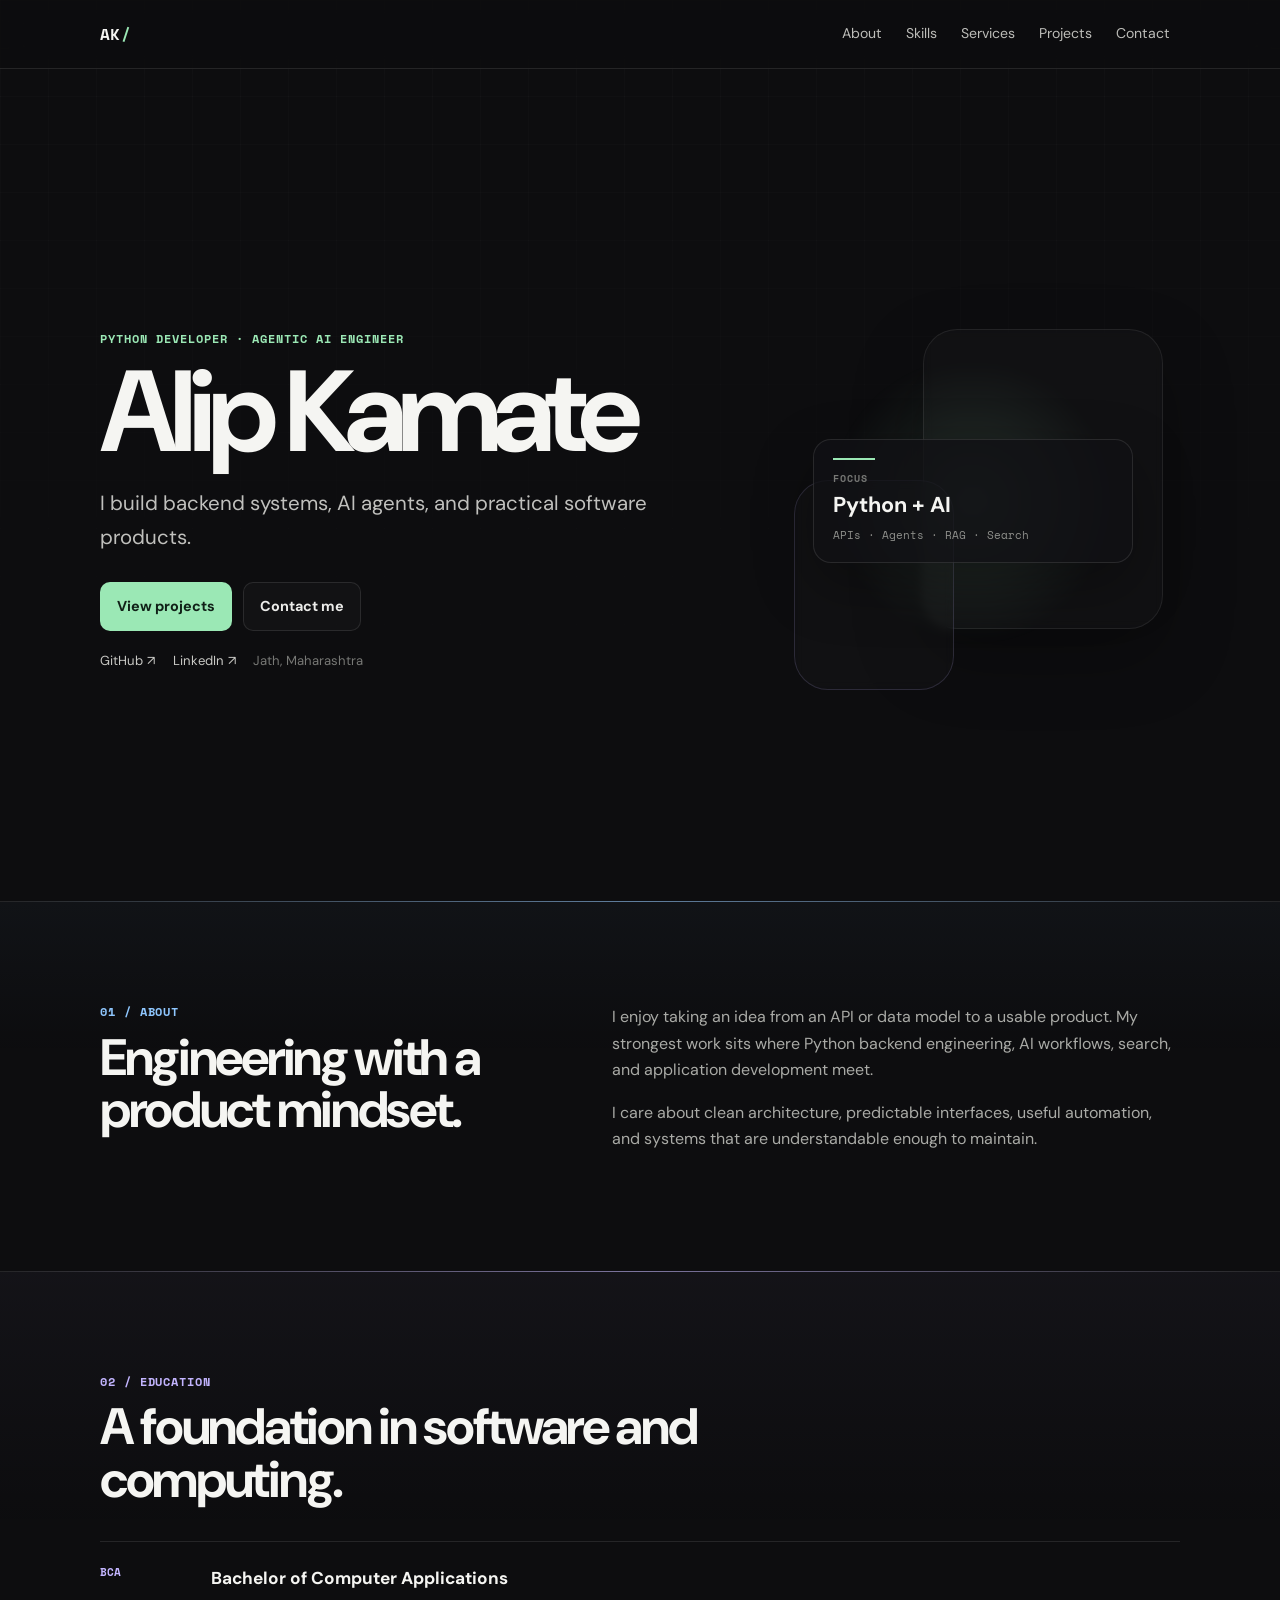
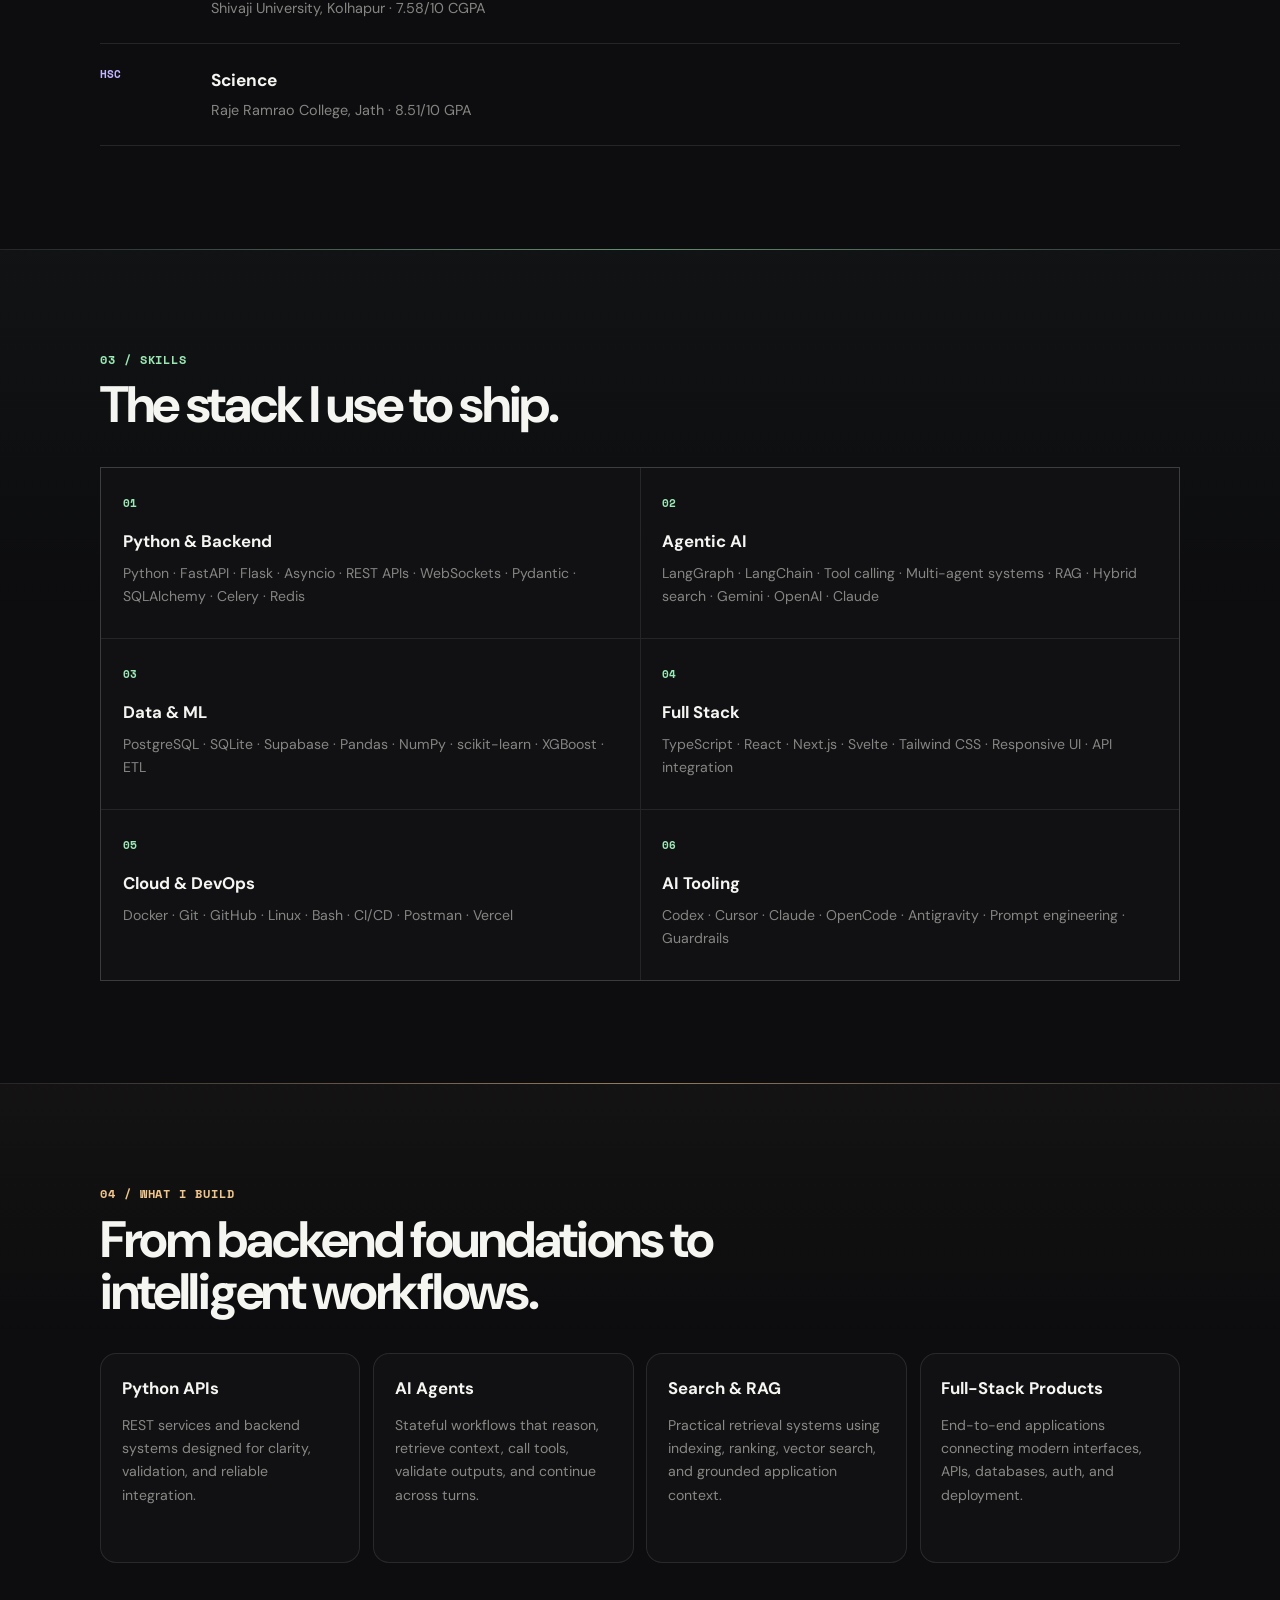
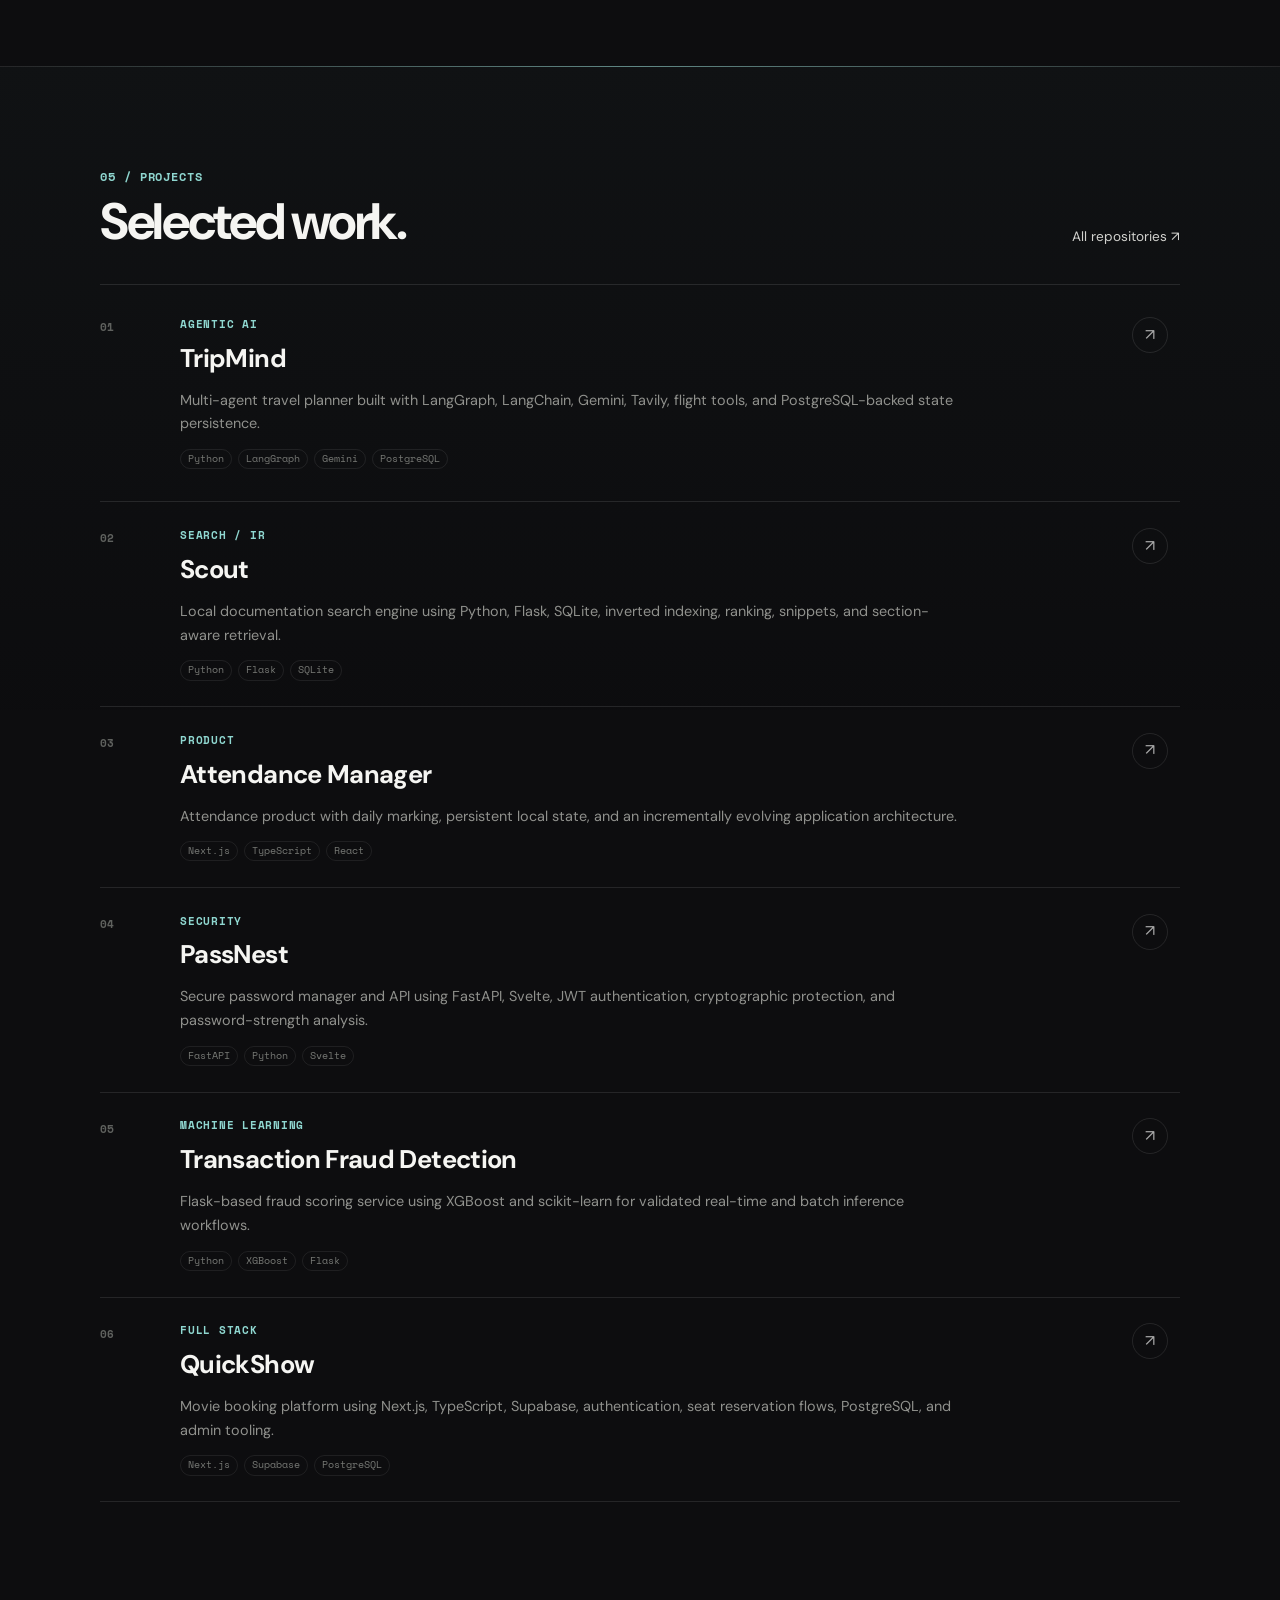
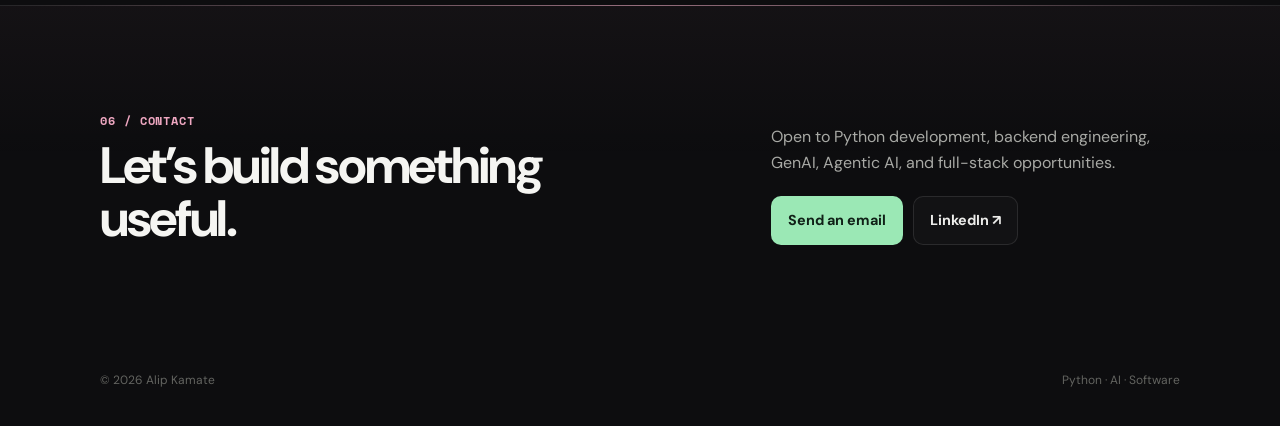
==== commit 1b12426f: "feat: redesign portfolio around projects and capabilities" ====
--- a/index.html
+++ b/index.html
@@ -3,13 +3,10 @@
   <head>
     <meta charset="utf-8" />
     <meta name="viewport" content="width=device-width, initial-scale=1" />
-    <meta name="theme-color" content="#0b1020" />
-    <meta
-      name="description"
-      content="Alip Kamate — Python Developer and Agentic AI Engineer building APIs, AI agents, RAG systems, search engines, and production-focused web applications."
-    />
+    <meta name="theme-color" content="#111111" />
+    <meta name="description" content="Alip Kamate — Python Developer and Agentic AI Engineer building backend systems, AI agents, search systems, and full-stack products." />
     <meta property="og:title" content="Alip Kamate | Python Developer & Agentic AI Engineer" />
-    <meta property="og:description" content="Python backend engineering, agentic AI workflows, RAG, search, and full-stack product development." />
+    <meta property="og:description" content="Python backend engineering, agentic AI, search, ML, and full-stack product development." />
     <meta property="og:type" content="website" />
     <title>Alip Kamate | Python Developer & Agentic AI Engineer</title>
     <link rel="preconnect" href="https://fonts.googleapis.com" />
@@ -23,221 +20,163 @@
 
     <header class="topbar">
       <div class="container topbar-inner">
-        <a class="brand" href="#top" aria-label="Alip Kamate home">
-          <span class="brand-mark">AK</span>
-          <span>alip<span class="brand-dot">.</span>dev</span>
-        </a>
+        <a class="brand" href="#top" aria-label="Alip Kamate home">AK<span>/</span></a>
         <nav aria-label="Primary navigation">
-          <a href="#work">Work</a>
-          <a href="#workflow">AI Workflow</a>
+          <a href="#about">About</a>
           <a href="#skills">Skills</a>
+          <a href="#services">Services</a>
+          <a href="#projects">Projects</a>
           <a href="#contact">Contact</a>
         </nav>
       </div>
     </header>
 
     <main id="main-content">
-      <section class="hero container" id="top">
-        <div class="hero-copy">
-          <p class="hero-kicker">Python Developer · Agentic AI Engineer</p>
-          <h1>Building useful software with Python and AI.</h1>
-          <p class="hero-lead">Backend systems, AI agents, and full-stack products.</p>
-          <div class="hero-actions">
-            <a class="button button-primary" href="#work">View my work</a>
-            <a class="button button-secondary" href="mailto:kamatealip1@gmail.com">Contact me</a>
-          </div>
-          <div class="hero-links" aria-label="Profile links">
-            <a href="https://github.com/kamatealip/" target="_blank" rel="noopener noreferrer">GitHub ↗</a>
-            <a href="https://www.linkedin.com/in/kamatealip/" target="_blank" rel="noopener noreferrer">LinkedIn ↗</a>
-            <span>Jath, Maharashtra · Open to remote / relocation</span>
-          </div>
-        </div>
-
-        <aside class="hero-visual" aria-label="Agentic AI workflow visual">
-          <div class="parallax-orb orb-one" data-parallax="slow"></div>
-          <div class="parallax-orb orb-two" data-parallax="fast"></div>
-          <div class="hero-card" data-parallax="card">
-            <div class="code-window-bar"><span></span><span></span><span></span><small>agent.py</small></div>
-            <pre><code><span class="code-muted">workflow =</span> [
-  <span class="code-key">"plan"</span>,
-  <span class="code-key">"retrieve"</span>,
-  <span class="code-key">"act"</span>,
-  <span class="code-key">"validate"</span>,
-]</code></pre>
-            <div class="hero-card-footer">
-              <span>stateful</span>
-              <span>tool-using</span>
+      <section class="hero" id="top">
+        <div class="container hero-inner">
+          <div class="hero-copy">
+            <p class="hero-kicker">Python Developer · Agentic AI Engineer</p>
+            <h1>Alip Kamate</h1>
+            <p class="hero-lead">I build backend systems, AI agents, and practical software products.</p>
+            <div class="hero-actions">
+              <a class="button button-primary" href="#projects">View projects</a>
+              <a class="button button-secondary" href="mailto:kamatealip1@gmail.com">Contact me</a>
+            </div>
+            <div class="hero-links">
+              <a href="https://github.com/kamatealip/" target="_blank" rel="noopener noreferrer">GitHub ↗</a>
+              <a href="https://www.linkedin.com/in/kamatealip/" target="_blank" rel="noopener noreferrer">LinkedIn ↗</a>
+              <span>Jath, Maharashtra</span>
             </div>
           </div>
-        </aside>
-      </section>
-
-      <section class="section section-work" id="work">
-        <div class="container">
-          <div class="section-header">
-            <div>
-              <p class="section-label">01 / Selected work</p>
-              <h2>Projects that show how I build.</h2>
+          <div class="hero-space" aria-hidden="true">
+            <div class="float-shape shape-a" data-depth="0.35"></div>
+            <div class="float-shape shape-b" data-depth="0.75"></div>
+            <div class="hero-note" data-depth="0.55">
+              <span class="note-label">Focus</span>
+              <strong>Python + AI</strong>
+              <span>APIs · Agents · RAG · Search</span>
             </div>
-            <p class="section-note">Python systems, agentic AI, search, ML, and full-stack products.</p>
-          </div>
-
-          <div class="project-grid">
-            <article class="project-card project-card-featured">
-              <div class="project-topline"><span>Agentic AI</span><span>01</span></div>
-              <h3>TripMind</h3>
-              <p>Multi-agent travel planning system using LangGraph, LangChain, Gemini, Tavily search, flight tools, and PostgreSQL-backed state persistence.</p>
-              <div class="tag-row"><span>LangGraph</span><span>Python</span><span>Gemini</span><span>PostgreSQL</span></div>
-              <a class="project-link" href="https://github.com/kamatealip/tripmind" target="_blank" rel="noopener noreferrer">View repository ↗</a>
-            </article>
-
-            <article class="project-card">
-              <div class="project-topline"><span>Search / IR</span><span>02</span></div>
-              <h3>Scout</h3>
-              <p>Local documentation search engine with Python, Flask, SQLite, inverted indexing, ranking, snippets, highlighting, and section-aware retrieval.</p>
-              <div class="tag-row"><span>Python</span><span>Flask</span><span>SQLite</span><span>BM25-style ranking</span></div>
-              <a class="project-link" href="https://github.com/kamatealip/scout" target="_blank" rel="noopener noreferrer">View repository ↗</a>
-            </article>
-
-            <article class="project-card">
-              <div class="project-topline"><span>Product</span><span>03</span></div>
-              <h3>Attendance Manager</h3>
-              <p>Attendance management product being built incrementally with a modern Next.js UI, daily attendance flows, and persistent local state.</p>
-              <div class="tag-row"><span>Next.js</span><span>TypeScript</span><span>React</span><span>Product UI</span></div>
-              <a class="project-link" href="https://github.com/kamatealip/attendance-manager" target="_blank" rel="noopener noreferrer">View repository ↗</a>
-            </article>
-
-            <article class="project-card">
-              <div class="project-topline"><span>Full Stack</span><span>04</span></div>
-              <h3>QuickShow</h3>
-              <p>Movie booking platform with Next.js, TypeScript, Supabase, authentication, real-time seat availability, PostgreSQL data models, and admin workflows.</p>
-              <div class="tag-row"><span>Next.js</span><span>Supabase</span><span>PostgreSQL</span><span>Auth</span></div>
-              <a class="project-link" href="https://github.com/kamatealip/quickshow" target="_blank" rel="noopener noreferrer">View repository ↗</a>
-            </article>
-
-            <article class="project-card">
-              <div class="project-topline"><span>Security</span><span>05</span></div>
-              <h3>PassNest</h3>
-              <p>Secure password manager and API using FastAPI and Svelte, with JWT authentication, cryptographic protection, and password-strength analysis.</p>
-              <div class="tag-row"><span>FastAPI</span><span>Python</span><span>Svelte</span><span>JWT</span></div>
-              <a class="project-link" href="https://github.com/kamatealip/passnest" target="_blank" rel="noopener noreferrer">View repository ↗</a>
-            </article>
-
-            <article class="project-card">
-              <div class="project-topline"><span>Machine Learning</span><span>06</span></div>
-              <h3>Transaction Fraud Detection</h3>
-              <p>Fraud-scoring service with Flask, XGBoost, and scikit-learn for validated real-time risk classification and batch inference workflows.</p>
-              <div class="tag-row"><span>Python</span><span>XGBoost</span><span>Flask</span><span>Pandas</span></div>
-              <a class="project-link" href="https://github.com/kamatealip/transaction-fraud-detection" target="_blank" rel="noopener noreferrer">View repository ↗</a>
-            </article>
           </div>
         </div>
       </section>
 
-      <section class="section section-workflow" id="workflow">
+      <section class="section section-about" id="about">
+        <div class="container two-column">
+          <div class="section-intro">
+            <p class="section-label">01 / About</p>
+            <h2>Engineering with a product mindset.</h2>
+          </div>
+          <div class="section-copy">
+            <p>I enjoy taking an idea from an API or data model to a usable product. My strongest work sits where Python backend engineering, AI workflows, search, and application development meet.</p>
+            <p>I care about clean architecture, predictable interfaces, useful automation, and systems that are understandable enough to maintain.</p>
+          </div>
+        </div>
+      </section>
+
+      <section class="section section-education" id="education">
         <div class="container">
-          <div class="section-header">
-            <div>
-              <p class="section-label">02 / Agentic AI workflow</p>
-              <h2>From prompt to action, not just prompt to text.</h2>
-            </div>
-            <p class="section-note">The engineering pattern I use for agentic systems.</p>
+          <div class="section-intro narrow">
+            <p class="section-label">02 / Education</p>
+            <h2>A foundation in software and computing.</h2>
           </div>
-
-          <div class="workflow-grid">
-            <article class="workflow-step"><span>01</span><h3>Understand</h3><p>Parse the user's goal, constraints, context, and required output.</p></article>
-            <article class="workflow-step"><span>02</span><h3>Plan</h3><p>Break the request into a stateful sequence of tasks and decisions.</p></article>
-            <article class="workflow-step"><span>03</span><h3>Retrieve</h3><p>Bring in trusted context using RAG, search, databases, or APIs.</p></article>
-            <article class="workflow-step"><span>04</span><h3>Use tools</h3><p>Call external tools such as search, data, or application services.</p></article>
-            <article class="workflow-step"><span>05</span><h3>Act</h3><p>Generate the next action, structured result, or product-side change.</p></article>
-            <article class="workflow-step"><span>06</span><h3>Validate</h3><p>Check tool outputs, schemas, business rules, and failure paths.</p></article>
-            <article class="workflow-step"><span>07</span><h3>Remember</h3><p>Persist useful state so multi-turn workflows can continue reliably.</p></article>
+          <div class="timeline">
+            <article class="timeline-item">
+              <span class="timeline-year">BCA</span>
+              <div><h3>Bachelor of Computer Applications</h3><p>Shivaji University, Kolhapur · 7.58/10 CGPA</p></div>
+            </article>
+            <article class="timeline-item">
+              <span class="timeline-year">HSC</span>
+              <div><h3>Science</h3><p>Raje Ramrao College, Jath · 8.51/10 GPA</p></div>
+            </article>
           </div>
         </div>
       </section>
 
       <section class="section section-skills" id="skills">
         <div class="container">
-          <div class="section-header">
-            <div>
-              <p class="section-label">03 / Technical stack</p>
-              <h2>What I work with.</h2>
-            </div>
+          <div class="section-intro narrow">
+            <p class="section-label">03 / Skills</p>
+            <h2>The stack I use to ship.</h2>
           </div>
-          <div class="skills-grid">
-            <div class="skill-group"><h3>Python &amp; Backend</h3><p>Python · FastAPI · Flask · Asyncio · REST APIs · WebSockets · Pydantic · SQLAlchemy · Celery · Redis · PyTest</p></div>
-            <div class="skill-group"><h3>Agentic AI &amp; RAG</h3><p>LangGraph · LangChain · Multi-agent systems · Tool calling · RAG · Hybrid search · Vector databases · Gemini · OpenAI · Claude · Guardrails</p></div>
-            <div class="skill-group"><h3>Data &amp; ML</h3><p>PostgreSQL · SQLite · Supabase · Pandas · NumPy · scikit-learn · XGBoost · ETL · Data pipelines</p></div>
-            <div class="skill-group"><h3>Frontend &amp; Product</h3><p>TypeScript · JavaScript · React · Next.js · Svelte / SvelteKit · Tailwind CSS · Responsive UI</p></div>
-            <div class="skill-group"><h3>DevOps &amp; Tooling</h3><p>Docker · Git · GitHub · Linux · Bash · CI/CD · Postman · Vercel · Cloud deployment</p></div>
-            <div class="skill-group"><h3>AI Development Tools</h3><p>Codex · Cursor · Claude · OpenCode · Antigravity</p></div>
+          <div class="skill-grid">
+            <article class="skill-card"><span>01</span><h3>Python &amp; Backend</h3><p>Python · FastAPI · Flask · Asyncio · REST APIs · WebSockets · Pydantic · SQLAlchemy · Celery · Redis</p></article>
+            <article class="skill-card"><span>02</span><h3>Agentic AI</h3><p>LangGraph · LangChain · Tool calling · Multi-agent systems · RAG · Hybrid search · Gemini · OpenAI · Claude</p></article>
+            <article class="skill-card"><span>03</span><h3>Data &amp; ML</h3><p>PostgreSQL · SQLite · Supabase · Pandas · NumPy · scikit-learn · XGBoost · ETL</p></article>
+            <article class="skill-card"><span>04</span><h3>Full Stack</h3><p>TypeScript · React · Next.js · Svelte · Tailwind CSS · Responsive UI · API integration</p></article>
+            <article class="skill-card"><span>05</span><h3>Cloud &amp; DevOps</h3><p>Docker · Git · GitHub · Linux · Bash · CI/CD · Postman · Vercel</p></article>
+            <article class="skill-card"><span>06</span><h3>AI Tooling</h3><p>Codex · Cursor · Claude · OpenCode · Antigravity · Prompt engineering · Guardrails</p></article>
+          </div>
+        </div>
+      </section>
+
+      <section class="section section-services" id="services">
+        <div class="container">
+          <div class="section-intro narrow">
+            <p class="section-label">04 / What I build</p>
+            <h2>From backend foundations to intelligent workflows.</h2>
+          </div>
+          <div class="service-grid">
+            <article class="service-card"><h3>Python APIs</h3><p>REST services and backend systems designed for clarity, validation, and reliable integration.</p></article>
+            <article class="service-card"><h3>AI Agents</h3><p>Stateful workflows that reason, retrieve context, call tools, validate outputs, and continue across turns.</p></article>
+            <article class="service-card"><h3>Search &amp; RAG</h3><p>Practical retrieval systems using indexing, ranking, vector search, and grounded application context.</p></article>
+            <article class="service-card"><h3>Full-Stack Products</h3><p>End-to-end applications connecting modern interfaces, APIs, databases, auth, and deployment.</p></article>
+          </div>
+        </div>
+      </section>
+
+      <section class="section section-projects" id="projects">
+        <div class="container">
+          <div class="section-heading-row">
+            <div class="section-intro narrow"><p class="section-label">05 / Projects</p><h2>Selected work.</h2></div>
+            <a class="text-link" href="https://github.com/kamatealip?tab=repositories" target="_blank" rel="noopener noreferrer">All repositories ↗</a>
+          </div>
+          <div class="project-list">
+            <article class="project-row project-featured">
+              <div class="project-index">01</div><div class="project-main"><div class="project-meta">Agentic AI</div><h3>TripMind</h3><p>Multi-agent travel planner built with LangGraph, LangChain, Gemini, Tavily, flight tools, and PostgreSQL-backed state persistence.</p><div class="tag-row"><span>Python</span><span>LangGraph</span><span>Gemini</span><span>PostgreSQL</span></div></div><a class="arrow-link" href="https://github.com/kamatealip/tripmind" target="_blank" rel="noopener noreferrer" aria-label="Open TripMind repository">↗</a>
+            </article>
+            <article class="project-row"><div class="project-index">02</div><div class="project-main"><div class="project-meta">Search / IR</div><h3>Scout</h3><p>Local documentation search engine using Python, Flask, SQLite, inverted indexing, ranking, snippets, and section-aware retrieval.</p><div class="tag-row"><span>Python</span><span>Flask</span><span>SQLite</span></div></div><a class="arrow-link" href="https://github.com/kamatealip/scout" target="_blank" rel="noopener noreferrer" aria-label="Open Scout repository">↗</a></article>
+            <article class="project-row"><div class="project-index">03</div><div class="project-main"><div class="project-meta">Product</div><h3>Attendance Manager</h3><p>Attendance product with daily marking, persistent local state, and an incrementally evolving application architecture.</p><div class="tag-row"><span>Next.js</span><span>TypeScript</span><span>React</span></div></div><a class="arrow-link" href="https://github.com/kamatealip/attendance-manager" target="_blank" rel="noopener noreferrer" aria-label="Open Attendance Manager repository">↗</a></article>
+            <article class="project-row"><div class="project-index">04</div><div class="project-main"><div class="project-meta">Security</div><h3>PassNest</h3><p>Secure password manager and API using FastAPI, Svelte, JWT authentication, cryptographic protection, and password-strength analysis.</p><div class="tag-row"><span>FastAPI</span><span>Python</span><span>Svelte</span></div></div><a class="arrow-link" href="https://github.com/kamatealip/passnest" target="_blank" rel="noopener noreferrer" aria-label="Open PassNest repository">↗</a></article>
+            <article class="project-row"><div class="project-index">05</div><div class="project-main"><div class="project-meta">Machine Learning</div><h3>Transaction Fraud Detection</h3><p>Flask-based fraud scoring service using XGBoost and scikit-learn for validated real-time and batch inference workflows.</p><div class="tag-row"><span>Python</span><span>XGBoost</span><span>Flask</span></div></div><a class="arrow-link" href="https://github.com/kamatealip/transaction-fraud-detection" target="_blank" rel="noopener noreferrer" aria-label="Open fraud detection repository">↗</a></article>
+            <article class="project-row"><div class="project-index">06</div><div class="project-main"><div class="project-meta">Full Stack</div><h3>QuickShow</h3><p>Movie booking platform using Next.js, TypeScript, Supabase, authentication, seat reservation flows, PostgreSQL, and admin tooling.</p><div class="tag-row"><span>Next.js</span><span>Supabase</span><span>PostgreSQL</span></div></div><a class="arrow-link" href="https://github.com/kamatealip/quickshow" target="_blank" rel="noopener noreferrer" aria-label="Open QuickShow repository">↗</a></article>
           </div>
         </div>
       </section>
 
       <section class="section section-contact" id="contact">
-        <div class="container contact-card">
-          <div>
-            <p class="section-label">04 / Contact</p>
-            <h2>Have a Python, backend, or agentic AI problem to solve?</h2>
-            <p>I'm open to full-time roles, internships, and serious engineering collaborations.</p>
-          </div>
-          <div class="contact-actions">
-            <a class="button button-primary" href="mailto:kamatealip1@gmail.com">kamatealip1@gmail.com</a>
-            <a class="button button-secondary" href="https://www.linkedin.com/in/kamatealip/" target="_blank" rel="noopener noreferrer">LinkedIn ↗</a>
-          </div>
+        <div class="container contact-layout">
+          <div class="section-intro narrow"><p class="section-label">06 / Contact</p><h2>Let’s build something useful.</h2></div>
+          <div><p class="contact-copy">Open to Python development, backend engineering, GenAI, Agentic AI, and full-stack opportunities.</p><div class="contact-actions"><a class="button button-primary" href="mailto:kamatealip1@gmail.com">Send an email</a><a class="button button-secondary" href="https://www.linkedin.com/in/kamatealip/" target="_blank" rel="noopener noreferrer">LinkedIn ↗</a></div></div>
         </div>
       </section>
     </main>
 
-    <footer class="footer container">
-      <span>© 2026 Alip Kamate</span>
-      <span>Built with HTML + CSS · Hosted on GitHub Pages</span>
-    </footer>
+    <footer class="footer container"><span>© 2026 Alip Kamate</span><span>Python · AI · Software</span></footer>
 
     <script>
       (() => {
-        const visual = document.querySelector(".hero-visual");
-        const layers = visual?.querySelectorAll("[data-parallax]");
-        if (!visual || !layers || !layers.length) return;
-        if (window.matchMedia("(prefers-reduced-motion: reduce)").matches) return;
-
-        let raf = 0;
-        let targetX = 0;
-        let targetY = 0;
-        let currentX = 0;
-        let currentY = 0;
-
+        const hero = document.querySelector('.hero-space');
+        const layers = hero?.querySelectorAll('[data-depth]');
+        if (!hero || !layers?.length || window.matchMedia('(prefers-reduced-motion: reduce)').matches) return;
+        let frame = 0;
+        let tx = 0, ty = 0, x = 0, y = 0;
         const render = () => {
-          currentX += (targetX - currentX) * 0.08;
-          currentY += (targetY - currentY) * 0.08;
-
+          x += (tx - x) * 0.07;
+          y += (ty - y) * 0.07;
           layers.forEach((layer) => {
-            const type = layer.dataset.parallax;
-            const multiplier = type === "fast" ? 1.25 : type === "slow" ? 0.55 : 0.8;
-            const scrollOffset = Math.min(window.scrollY * 0.035, 28);
-            layer.style.transform = `translate3d(${currentX * multiplier}px, ${currentY * multiplier + scrollOffset}px, 0)`;
+            const depth = Number(layer.dataset.depth || 0.5);
+            layer.style.transform = `translate3d(${x * depth}px, ${y * depth + Math.min(window.scrollY * 0.025, 18)}px, 0)`;
           });
-
-          raf = requestAnimationFrame(render);
+          frame = requestAnimationFrame(render);
         };
-
-        const onPointerMove = (event) => {
-          const rect = visual.getBoundingClientRect();
-          targetX = ((event.clientX - rect.left) / rect.width - 0.5) * 18;
-          targetY = ((event.clientY - rect.top) / rect.height - 0.5) * 18;
-        };
-
-        const onPointerLeave = () => {
-          targetX = 0;
-          targetY = 0;
-        };
-
-        visual.addEventListener("pointermove", onPointerMove);
-        visual.addEventListener("pointerleave", onPointerLeave);
+        hero.addEventListener('pointermove', (event) => {
+          const rect = hero.getBoundingClientRect();
+          tx = ((event.clientX - rect.left) / rect.width - 0.5) * 22;
+          ty = ((event.clientY - rect.top) / rect.height - 0.5) * 22;
+        });
+        hero.addEventListener('pointerleave', () => { tx = 0; ty = 0; });
         render();
-
-        window.addEventListener("beforeunload", () => cancelAnimationFrame(raf), { once: true });
+        window.addEventListener('beforeunload', () => cancelAnimationFrame(frame), { once: true });
       })();
     </script>
   </body>
--- a/styles.css
+++ b/styles.css
@@ -1,814 +1,173 @@
 :root {
   color-scheme: dark;
-  --bg: #080b12;
-  --surface: #101521;
-  --surface-strong: #151d2b;
-  --text: #f5f7fb;
-  --muted: #aab4c4;
-  --line: rgba(255, 255, 255, 0.09);
-  --hero-accent: #8ae6c1;
-  --work-accent: #8ae6c1;
-  --ai-accent: #b9a7ff;
-  --skills-accent: #8cc9ff;
-  --contact-accent: #f2c48a;
+  --bg: #0d0d0f;
+  --surface: #151518;
+  --surface-soft: #111114;
+  --text: #f5f5f2;
+  --muted: #a8a8a5;
+  --line: rgba(255, 255, 255, 0.1);
+  --green: #9be8b5;
+  --blue: #8fc7ff;
+  --violet: #c3b5ff;
+  --amber: #f1c68c;
+  --pink: #f0a8c2;
 }
 
-* {
-  box-sizing: border-box;
-}
-
-html {
-  scroll-behavior: smooth;
-}
-
+* { box-sizing: border-box; }
+html { scroll-behavior: smooth; }
 body {
   margin: 0;
-  background:
-    radial-gradient(circle at 12% 10%, rgba(138, 230, 193, 0.08), transparent 24%),
-    radial-gradient(circle at 88% 28%, rgba(185, 167, 255, 0.07), transparent 26%),
-    var(--bg);
+  background: var(--bg);
   color: var(--text);
   font-family: "DM Sans", Arial, Helvetica, sans-serif;
-  line-height: 1.6;
+  line-height: 1.65;
   overflow-x: hidden;
 }
-
 body::before {
   content: "";
   position: fixed;
   inset: 0;
   pointer-events: none;
-  background: linear-gradient(120deg, rgba(255,255,255,0.015), transparent 35%, rgba(255,255,255,0.01));
+  background-image: linear-gradient(rgba(255,255,255,0.018) 1px, transparent 1px), linear-gradient(90deg, rgba(255,255,255,0.018) 1px, transparent 1px);
+  background-size: 48px 48px;
+  mask-image: linear-gradient(to bottom, black, transparent 82%);
   z-index: -1;
 }
-
-::selection {
-  background: rgba(138, 230, 193, 0.24);
-  color: #ffffff;
-}
-
-.container {
-  width: min(1120px, calc(100% - 2rem));
-  margin: 0 auto;
-}
-
-.skip-link {
-  position: fixed;
-  left: 1rem;
-  top: -4rem;
-  z-index: 100;
-  padding: 0.6rem 0.9rem;
-  border-radius: 999px;
-  background: #ffffff;
-  color: #0b1020;
-  font-weight: 700;
-  text-decoration: none;
-  transition: top 0.2s ease;
-}
-
-.skip-link:focus {
-  top: 1rem;
-}
-
-a {
-  color: inherit;
-}
+::selection { background: rgba(155, 232, 181, 0.22); color: #fff; }
+a { color: inherit; }
+.container { width: min(1080px, calc(100% - 2rem)); margin: 0 auto; }
+.skip-link { position: fixed; left: 1rem; top: -4rem; z-index: 100; padding: .65rem .9rem; background: #fff; color: #111; border-radius: 999px; text-decoration: none; font-weight: 700; }
+.skip-link:focus { top: 1rem; }
 
 .topbar {
   position: sticky;
   top: 0;
-  z-index: 20;
-  background: rgba(8, 11, 18, 0.76);
+  z-index: 30;
+  background: rgba(13,13,15,.78);
+  backdrop-filter: blur(14px);
   border-bottom: 1px solid var(--line);
-  backdrop-filter: blur(16px);
 }
+.topbar-inner { min-height: 68px; display:flex; align-items:center; justify-content:space-between; gap:1rem; }
+.brand { text-decoration:none; font:700 1rem/1 "Space Mono",monospace; letter-spacing:.02em; }
+.brand span { color:var(--green); }
+nav { display:flex; gap:.2rem; flex-wrap:wrap; justify-content:flex-end; }
+nav a { color:#bdbdb9; text-decoration:none; font-size:.88rem; padding:.45rem .65rem; border-radius:8px; }
+nav a:hover, nav a:focus-visible { color:#fff; background:rgba(255,255,255,.05); outline:none; }
 
-.topbar-inner {
-  min-height: 68px;
-  display: flex;
-  align-items: center;
-  justify-content: space-between;
-  gap: 1rem;
+.hero { position:relative; min-height:calc(100vh - 68px); display:grid; align-items:center; padding:clamp(5rem,10vw,8rem) 0 clamp(4rem,8vw,6rem); }
+.hero-inner { display:grid; grid-template-columns:minmax(0,1fr) minmax(260px,.72fr); gap:clamp(2rem,7vw,7rem); align-items:center; }
+.hero-copy { position:relative; z-index:2; max-width:720px; }
+.hero-kicker { margin:0 0 .7rem; color:var(--green); font:700 .78rem/1.4 "Space Mono",monospace; letter-spacing:.08em; text-transform:uppercase; }
+.hero h1 { margin:0; font-size:clamp(4rem,9vw,7.4rem); line-height:.92; letter-spacing:-.07em; font-weight:700; }
+.hero-lead { max-width:620px; margin:1.4rem 0 0; color:#c0c0bd; font-size:clamp(1.05rem,1.8vw,1.28rem); }
+.hero-actions { display:flex; flex-wrap:wrap; gap:.7rem; margin-top:1.7rem; }
+.button { display:inline-flex; align-items:center; justify-content:center; min-height:44px; padding:.72rem 1rem; border:1px solid transparent; border-radius:10px; text-decoration:none; font-weight:700; font-size:.9rem; transition:transform .2s ease,background .2s ease,border-color .2s ease; }
+.button:hover,.button:focus-visible { transform:translateY(-1px); outline:none; }
+.button-primary { background:var(--green); color:#102017; }
+.button-primary:hover,.button-primary:focus-visible { background:#a9efc2; }
+.button-secondary { border-color:var(--line); background:rgba(255,255,255,.025); color:#ececea; }
+.button-secondary:hover,.button-secondary:focus-visible { background:rgba(255,255,255,.06); }
+.hero-links { display:flex; flex-wrap:wrap; gap:.7rem 1.1rem; margin-top:1.2rem; color:#777875; font-size:.82rem; }
+.hero-links a { color:#c9c9c5; text-decoration:none; }
+.hero-links a:hover,.hero-links a:focus-visible { color:var(--green); outline:none; }
+
+.hero-space { position:relative; min-height:420px; display:grid; place-items:center; isolation:isolate; }
+.hero-space::before { content:""; position:absolute; width:300px; height:300px; border-radius:50%; background:radial-gradient(circle, rgba(155,232,181,.14), transparent 68%); filter:blur(4px); z-index:-2; }
+.float-shape { position:absolute; border-radius:34px; border:1px solid rgba(255,255,255,.08); background:rgba(255,255,255,.018); backdrop-filter:blur(5px); will-change:transform; }
+.shape-a { width:240px; height:300px; transform:rotate(8deg); right:4%; top:9%; box-shadow:0 28px 70px rgba(0,0,0,.25); }
+.shape-b { width:160px; height:210px; transform:rotate(-11deg); left:7%; bottom:5%; border-color:rgba(195,181,255,.16); }
+.hero-note { position:relative; z-index:2; width:min(100%,320px); padding:1.15rem 1.2rem; border:1px solid rgba(255,255,255,.1); border-radius:18px; background:rgba(17,17,20,.8); box-shadow:0 22px 60px rgba(0,0,0,.3); display:flex; flex-direction:column; gap:.25rem; will-change:transform; }
+.hero-note::before { content:""; width:42px; height:2px; background:var(--green); margin-bottom:.55rem; }
+.note-label { color:#777875; font:700 .65rem/1 "Space Mono",monospace; text-transform:uppercase; letter-spacing:.1em; }
+.hero-note strong { font-size:1.35rem; }
+.hero-note > span:last-child { color:#8f908c; font: .7rem/1.5 "Space Mono",monospace; }
+
+.section { position:relative; padding:clamp(4.5rem,8vw,7rem) 0; border-top:1px solid var(--line); }
+.section::before { content:""; position:absolute; left:0; top:-1px; width:100%; height:1px; background:linear-gradient(90deg,transparent,var(--section-accent),transparent); opacity:.55; }
+.section-about { --section-accent:var(--blue); background:linear-gradient(180deg,rgba(143,199,255,.035),transparent 42%); }
+.section-education { --section-accent:var(--violet); background:linear-gradient(180deg,rgba(195,181,255,.04),transparent 45%); }
+.section-skills { --section-accent:var(--green); background:linear-gradient(180deg,rgba(155,232,181,.03),transparent 45%); }
+.section-services { --section-accent:var(--amber); background:linear-gradient(180deg,rgba(241,198,140,.035),transparent 45%); }
+.section-projects { --section-accent:#8fd7d0; background:linear-gradient(180deg,rgba(143,215,208,.028),transparent 45%); }
+.section-contact { --section-accent:var(--pink); background:linear-gradient(180deg,rgba(240,168,194,.035),transparent 45%); }
+
+.two-column { display:grid; grid-template-columns:minmax(0,.72fr) minmax(0,1fr); gap:clamp(2rem,8vw,8rem); align-items:start; }
+.section-intro { max-width:520px; }
+.section-intro.narrow { max-width:660px; }
+.section-label { margin:0 0 .7rem; color:var(--section-accent); font:700 .72rem/1.4 "Space Mono",monospace; letter-spacing:.08em; text-transform:uppercase; }
+.section-intro h2 { margin:0; font-size:clamp(2rem,4vw,3.25rem); line-height:1.02; letter-spacing:-.045em; }
+.section-copy { max-width:650px; color:#a9aaa6; font-size:1rem; }
+.section-copy p { margin:0 0 1rem; }
+
+.timeline { margin-top:2.2rem; border-top:1px solid var(--line); }
+.timeline-item { display:grid; grid-template-columns:92px minmax(0,1fr); gap:1.2rem; padding:1.4rem 0; border-bottom:1px solid var(--line); }
+.timeline-year { color:var(--violet); font:700 .7rem/1.4 "Space Mono",monospace; }
+.timeline-item h3 { margin:0; font-size:1.08rem; }
+.timeline-item p { margin:.25rem 0 0; color:#858682; font-size:.9rem; }
+
+.skill-grid { margin-top:2.2rem; display:grid; grid-template-columns:repeat(2,minmax(0,1fr)); gap:1px; background:var(--line); border:1px solid var(--line); }
+.skill-card { min-height:170px; padding:1.35rem; background:var(--surface-soft); }
+.skill-card > span { color:var(--green); font:700 .68rem/1 "Space Mono",monospace; }
+.skill-card h3 { margin:.8rem 0 .35rem; font-size:1.05rem; }
+.skill-card p { margin:0; color:#858682; font-size:.88rem; }
+
+.service-grid { margin-top:2.2rem; display:grid; grid-template-columns:repeat(4,minmax(0,1fr)); gap:.8rem; }
+.service-card { min-height:210px; padding:1.3rem; border:1px solid var(--line); border-radius:16px; background:rgba(255,255,255,.02); transition:transform .2s ease,border-color .2s ease; }
+.service-card:hover { transform:translateY(-2px); border-color:rgba(241,198,140,.28); }
+.service-card h3 { margin:0; font-size:1.05rem; }
+.service-card p { margin:.7rem 0 0; color:#888984; font-size:.88rem; }
+
+.section-heading-row { display:flex; align-items:end; justify-content:space-between; gap:2rem; }
+.text-link { color:#d2d2ce; text-decoration:none; font-size:.85rem; }
+.text-link:hover,.text-link:focus-visible { color:#8fd7d0; outline:none; }
+.project-list { margin-top:2.2rem; border-top:1px solid var(--line); }
+.project-row { display:grid; grid-template-columns:64px minmax(0,1fr) 48px; gap:1rem; align-items:start; padding:1.6rem 0; border-bottom:1px solid var(--line); }
+.project-row.project-featured { padding:2rem 0; }
+.project-index { color:#5f615e; font:700 .7rem/1.4 "Space Mono",monospace; padding-top:.15rem; }
+.project-main { max-width:780px; }
+.project-meta { margin-bottom:.35rem; color:#8fd7d0; font:700 .68rem/1.4 "Space Mono",monospace; text-transform:uppercase; letter-spacing:.07em; }
+.project-main h3 { margin:0; font-size:clamp(1.3rem,2vw,1.65rem); letter-spacing:-.025em; }
+.project-main p { margin:.55rem 0 0; color:#90918d; font-size:.9rem; }
+.tag-row { display:flex; flex-wrap:wrap; gap:.35rem; margin-top:.8rem; }
+.tag-row span { padding:.26rem .45rem; border:1px solid rgba(255,255,255,.08); border-radius:999px; color:#777975; font: .63rem/1 "Space Mono",monospace; }
+.arrow-link { display:grid; place-items:center; width:36px; height:36px; border:1px solid var(--line); border-radius:50%; text-decoration:none; color:#aaa; transition:transform .2s ease,color .2s ease,border-color .2s ease; }
+.arrow-link:hover,.arrow-link:focus-visible { transform:translateY(-2px); color:#fff; border-color:rgba(143,215,208,.35); outline:none; }
+
+.contact-layout { display:grid; grid-template-columns:minmax(0,1fr) minmax(260px,.72fr); gap:clamp(2rem,8vw,8rem); align-items:end; }
+.contact-copy { max-width:560px; color:#a8a9a5; font-size:1rem; }
+.contact-actions { display:flex; flex-wrap:wrap; gap:.65rem; margin-top:1.2rem; }
+.footer { display:flex; justify-content:space-between; gap:1rem; padding:1.5rem 0 2.2rem; color:#636460; font-size:.75rem; }
+
+@media (max-width:900px) {
+  .hero-inner,.two-column,.contact-layout { grid-template-columns:1fr; }
+  .hero-space { min-height:320px; max-width:600px; }
+  .service-grid { grid-template-columns:repeat(2,minmax(0,1fr)); }
 }
-
-.brand {
-  display: inline-flex;
-  align-items: center;
-  gap: 0.65rem;
-  text-decoration: none;
-  font-weight: 700;
-  letter-spacing: -0.02em;
+@media (max-width:650px) {
+  .topbar-inner { min-height:60px; align-items:flex-start; padding:.75rem 0; }
+  nav { gap:0; }
+  nav a { font-size:.76rem; padding:.35rem .45rem; }
+  .hero { min-height:auto; padding-top:4.5rem; }
+  .hero h1 { font-size:clamp(3.5rem,18vw,5rem); }
+  .hero-space { min-height:250px; }
+  .shape-a { width:180px; height:220px; }
+  .shape-b { width:120px; height:160px; }
+  .hero-note { width:230px; }
+  .skill-grid,.service-grid { grid-template-columns:1fr; }
+  .project-row { grid-template-columns:36px minmax(0,1fr) 36px; gap:.65rem; }
+  .section-heading-row { align-items:start; flex-direction:column; }
+  .footer { flex-direction:column; }
 }
-
-.brand-mark {
-  display: grid;
-  place-items: center;
-  width: 34px;
-  height: 34px;
-  border-radius: 10px;
-  background: rgba(138, 230, 193, 0.12);
-  border: 1px solid rgba(138, 230, 193, 0.26);
-  color: var(--hero-accent);
-  font: 700 0.75rem/1 "Space Mono", monospace;
+@media (prefers-reduced-motion: reduce) {
+  html { scroll-behavior:auto; }
+  .float-shape,.hero-note { transform:none !important; }
+  .button,.service-card,.arrow-link { transition:none; }
 }
-
-.brand-dot {
-  color: var(--hero-accent);
+@media print {
+  body { background:#fff !important; color:#111 !important; }
+  .topbar,.hero-space,.hero-actions,.hero-links,.footer { display:none !important; }
+  .hero { min-height:auto; padding:1rem 0 2rem; }
+  .section { border-top:1px solid #ddd; background:#fff !important; padding:2rem 0; }
+  .section::before { display:none; }
+  p,h1,h2,h3,.section-label,.project-meta,.project-index,.tag-row span { color:#111 !important; }
 }
-
-nav {
-  display: flex;
-  flex-wrap: wrap;
-  justify-content: flex-end;
-  gap: 0.25rem;
-}
-
-nav a {
-  color: #c9d1de;
-  padding: 0.45rem 0.7rem;
-  border-radius: 8px;
-  text-decoration: none;
-  font-size: 0.9rem;
-}
-
-nav a:hover,
-nav a:focus-visible {
-  background: rgba(255, 255, 255, 0.05);
-  color: #ffffff;
-  outline: none;
-}
-
-.hero {
-  min-height: calc(100vh - 68px);
-  display: grid;
-  grid-template-columns: minmax(0, 1.05fr) minmax(360px, 0.95fr);
-  align-items: center;
-  gap: clamp(2.5rem, 6vw, 6rem);
-  padding: clamp(4.5rem, 10vw, 8rem) 0 clamp(4rem, 8vw, 7rem);
-}
-
-.hero-copy {
-  max-width: 720px;
-}
-
-.eyebrow {
-  display: inline-flex;
-  align-items: center;
-  gap: 0.55rem;
-  padding: 0.45rem 0.75rem;
-  border: 1px solid rgba(138, 230, 193, 0.18);
-  border-radius: 999px;
-  background: rgba(138, 230, 193, 0.06);
-  color: #c9e9dc;
-  font-size: 0.8rem;
-  font-weight: 600;
-}
-
-.status-dot {
-  width: 7px;
-  height: 7px;
-  border-radius: 50%;
-  background: var(--hero-accent);
-  box-shadow: 0 0 0 5px rgba(138, 230, 193, 0.08);
-}
-
-.hero-kicker,
-.section-label {
-  margin: 1.1rem 0 0.75rem;
-  color: var(--hero-accent);
-  font: 700 0.78rem/1.4 "Space Mono", monospace;
-  letter-spacing: 0.08em;
-  text-transform: uppercase;
-}
-
-.hero h1 {
-  max-width: 780px;
-  margin: 0;
-  font-size: clamp(3rem, 6vw, 5.2rem);
-  line-height: 0.98;
-  letter-spacing: -0.055em;
-}
-
-.hero h1 span {
-  color: var(--hero-accent);
-}
-
-.hero-lead {
-  max-width: 680px;
-  margin: 1.4rem 0 0;
-  color: var(--muted);
-  font-size: clamp(1rem, 1.5vw, 1.12rem);
-}
-
-.hero-actions,
-.contact-actions {
-  display: flex;
-  flex-wrap: wrap;
-  gap: 0.7rem;
-  margin-top: 1.7rem;
-}
-
-.button {
-  display: inline-flex;
-  align-items: center;
-  justify-content: center;
-  min-height: 44px;
-  padding: 0.7rem 1rem;
-  border-radius: 11px;
-  border: 1px solid transparent;
-  text-decoration: none;
-  font-weight: 700;
-  font-size: 0.92rem;
-  transition: transform 0.2s ease, background 0.2s ease, border-color 0.2s ease;
-}
-
-.button:hover,
-.button:focus-visible {
-  transform: translateY(-1px);
-  outline: none;
-}
-
-.button-primary {
-  background: var(--hero-accent);
-  color: #0b1513;
-}
-
-.button-primary:hover,
-.button-primary:focus-visible {
-  background: #9df0cc;
-}
-
-.button-secondary {
-  background: rgba(255, 255, 255, 0.03);
-  border-color: var(--line);
-  color: #e8edf4;
-}
-
-.button-secondary:hover,
-.button-secondary:focus-visible {
-  background: rgba(255, 255, 255, 0.06);
-  border-color: rgba(255, 255, 255, 0.16);
-}
-
-.hero-links {
-  display: flex;
-  flex-wrap: wrap;
-  gap: 0.9rem 1.2rem;
-  margin-top: 1.2rem;
-  color: #8490a2;
-  font-size: 0.85rem;
-}
-
-.hero-links a {
-  color: #dde4ed;
-  text-decoration: none;
-}
-
-.hero-links a:hover,
-.hero-links a:focus-visible {
-  color: var(--hero-accent);
-  outline: none;
-}
-
-.hero-visual {
-  position: relative;
-  min-height: 460px;
-  display: grid;
-  place-items: center;
-  isolation: isolate;
-}
-
-.hero-visual::after {
-  content: "";
-  position: absolute;
-  inset: 12% 4%;
-  z-index: -3;
-  border: 1px solid rgba(255, 255, 255, 0.05);
-  border-radius: 36px;
-  transform: rotate(-3deg);
-}
-
-.parallax-orb {
-  position: absolute;
-  border-radius: 50%;
-  filter: blur(2px);
-  pointer-events: none;
-  will-change: transform;
-}
-
-.orb-one {
-  width: 190px;
-  height: 190px;
-  top: 6%;
-  right: 1%;
-  background: rgba(138, 230, 193, 0.14);
-  box-shadow: 0 0 100px rgba(138, 230, 193, 0.12);
-  z-index: -2;
-}
-
-.orb-two {
-  width: 140px;
-  height: 140px;
-  bottom: 4%;
-  left: 5%;
-  background: rgba(185, 167, 255, 0.13);
-  box-shadow: 0 0 90px rgba(185, 167, 255, 0.11);
-  z-index: -2;
-}
-
-.hero-card {
-  width: min(100%, 510px);
-  border: 1px solid rgba(255, 255, 255, 0.1);
-  border-radius: 22px;
-  background: linear-gradient(145deg, rgba(18, 25, 37, 0.96), rgba(12, 17, 27, 0.96));
-  box-shadow: 0 26px 80px rgba(0, 0, 0, 0.35);
-  overflow: hidden;
-  transform: translate3d(0, 0, 0) rotate(1deg);
-  will-change: transform;
-}
-
-.code-window-bar {
-  display: flex;
-  align-items: center;
-  gap: 0.35rem;
-  padding: 0.8rem 1rem;
-  border-bottom: 1px solid rgba(255, 255, 255, 0.07);
-  background: rgba(255, 255, 255, 0.02);
-}
-
-.code-window-bar span {
-  width: 8px;
-  height: 8px;
-  border-radius: 50%;
-  background: rgba(255, 255, 255, 0.2);
-}
-
-.code-window-bar small {
-  margin-left: 0.35rem;
-  color: #7c899a;
-  font: 0.72rem/1 "Space Mono", monospace;
-}
-
-pre {
-  margin: 0;
-  padding: 1.35rem 1.4rem;
-  overflow-x: auto;
-  color: #eef2f7;
-  font: 0.82rem/1.8 "Space Mono", monospace;
-}
-
-.code-muted {
-  color: #8593a8;
-}
-
-.code-key {
-  color: #c9baff;
-}
-
-.code-string {
-  color: #a7e6cf;
-}
-
-.hero-card-footer {
-  display: flex;
-  flex-wrap: wrap;
-  gap: 0.45rem;
-  padding: 0 1.4rem 1.3rem;
-}
-
-.hero-card-footer span {
-  padding: 0.35rem 0.55rem;
-  border: 1px solid rgba(138, 230, 193, 0.13);
-  border-radius: 999px;
-  background: rgba(138, 230, 193, 0.05);
-  color: #b8ddce;
-  font: 0.68rem/1 "Space Mono", monospace;
-}
-
-.section {
-  position: relative;
-  padding: clamp(4.5rem, 8vw, 7rem) 0;
-  border-top: 1px solid var(--line);
-}
-
-.section::before {
-  content: "";
-  position: absolute;
-  left: 0;
-  right: 0;
-  top: -1px;
-  height: 1px;
-  background: linear-gradient(90deg, transparent, var(--section-accent), transparent);
-  opacity: 0.48;
-}
-
-.section-work {
-  --section-accent: var(--work-accent);
-  background: linear-gradient(180deg, rgba(138, 230, 193, 0.035), transparent 30%);
-}
-
-.section-workflow {
-  --section-accent: var(--ai-accent);
-  background:
-    radial-gradient(circle at 82% 20%, rgba(185, 167, 255, 0.08), transparent 27%),
-    #0b0f1a;
-}
-
-.section-skills {
-  --section-accent: var(--skills-accent);
-  background: linear-gradient(180deg, rgba(140, 201, 255, 0.035), transparent 36%);
-}
-
-.section-contact {
-  --section-accent: var(--contact-accent);
-  background: linear-gradient(180deg, rgba(242, 196, 138, 0.04), transparent 44%);
-}
-
-.section-header {
-  display: flex;
-  align-items: flex-end;
-  justify-content: space-between;
-  gap: 2rem;
-  margin-bottom: 2rem;
-}
-
-.section-header .section-label {
-  color: var(--section-accent, var(--hero-accent));
-}
-
-.section-header h2 {
-  max-width: 720px;
-  margin: 0;
-  font-size: clamp(2rem, 3vw, 3rem);
-  line-height: 1.05;
-  letter-spacing: -0.04em;
-}
-
-.section-note {
-  max-width: 330px;
-  margin: 0;
-  color: #7f8a9b;
-  font-size: 0.9rem;
-}
-
-.project-grid {
-  display: grid;
-  grid-template-columns: repeat(3, minmax(0, 1fr));
-  gap: 1rem;
-}
-
-.project-card {
-  display: flex;
-  flex-direction: column;
-  min-height: 300px;
-  padding: 1.3rem;
-  border: 1px solid var(--line);
-  border-radius: 18px;
-  background: rgba(255, 255, 255, 0.025);
-  transition: transform 0.22s ease, border-color 0.22s ease, background 0.22s ease;
-}
-
-.project-card:hover {
-  transform: translateY(-3px);
-  border-color: color-mix(in srgb, var(--work-accent) 30%, transparent);
-  background: rgba(255, 255, 255, 0.04);
-}
-
-.project-card-featured {
-  grid-column: span 2;
-  background: linear-gradient(145deg, rgba(138, 230, 193, 0.09), rgba(255, 255, 255, 0.025));
-  border-color: rgba(138, 230, 193, 0.18);
-}
-
-.project-topline {
-  display: flex;
-  justify-content: space-between;
-  gap: 1rem;
-  margin-bottom: 1rem;
-  color: #738096;
-  font: 0.7rem/1.2 "Space Mono", monospace;
-  text-transform: uppercase;
-  letter-spacing: 0.06em;
-}
-
-.project-card h3,
-.workflow-step h3,
-.skill-group h3 {
-  margin: 0;
-  color: #f4f7fb;
-}
-
-.project-card h3 {
-  font-size: 1.25rem;
-  letter-spacing: -0.03em;
-}
-
-.project-card p,
-.workflow-step p,
-.skill-group p,
-.contact-card p {
-  color: var(--muted);
-}
-
-.project-card p {
-  margin: 0.8rem 0 0;
-  font-size: 0.92rem;
-}
-
-.tag-row {
-  display: flex;
-  flex-wrap: wrap;
-  gap: 0.4rem;
-  margin-top: auto;
-  padding-top: 1.2rem;
-}
-
-.tag-row span {
-  padding: 0.35rem 0.5rem;
-  border: 1px solid rgba(255, 255, 255, 0.08);
-  border-radius: 7px;
-  color: #b9c3d1;
-  background: rgba(255, 255, 255, 0.025);
-  font-size: 0.7rem;
-}
-
-.project-link {
-  margin-top: 1rem;
-  color: #e9eef6;
-  font-size: 0.85rem;
-  font-weight: 700;
-  text-decoration: none;
-}
-
-.project-link:hover,
-.project-link:focus-visible {
-  color: var(--work-accent);
-  outline: none;
-}
-
-.workflow-grid {
-  display: grid;
-  grid-template-columns: repeat(4, minmax(0, 1fr));
-  gap: 0.9rem;
-}
-
-.workflow-step {
-  min-height: 180px;
-  padding: 1.1rem;
-  border: 1px solid rgba(185, 167, 255, 0.12);
-  border-radius: 16px;
-  background: rgba(185, 167, 255, 0.035);
-}
-
-.workflow-step:nth-child(3),
-.workflow-step:nth-child(6) {
-  transform: translateY(18px);
-}
-
-.workflow-step > span {
-  display: inline-block;
-  margin-bottom: 1rem;
-  color: var(--ai-accent);
-  font: 700 0.7rem/1 "Space Mono", monospace;
-}
-
-.workflow-step h3 {
-  font-size: 1.05rem;
-  letter-spacing: -0.02em;
-}
-
-.workflow-step p {
-  margin: 0.55rem 0 0;
-  font-size: 0.86rem;
-}
-
-.skills-grid {
-  display: grid;
-  grid-template-columns: repeat(3, minmax(0, 1fr));
-  gap: 1rem;
-}
-
-.skill-group {
-  padding: 1.2rem;
-  border: 1px solid rgba(140, 201, 255, 0.11);
-  border-radius: 16px;
-  background: rgba(140, 201, 255, 0.028);
-}
-
-.skill-group h3 {
-  color: #dceeff;
-  font-size: 1rem;
-}
-
-.skill-group p {
-  margin: 0.6rem 0 0;
-  font-size: 0.83rem;
-}
-
-.contact-card {
-  display: flex;
-  align-items: center;
-  justify-content: space-between;
-  gap: 2rem;
-  padding: clamp(1.5rem, 4vw, 2.5rem);
-  border: 1px solid rgba(242, 196, 138, 0.15);
-  border-radius: 24px;
-  background:
-    radial-gradient(circle at 80% 20%, rgba(242, 196, 138, 0.07), transparent 35%),
-    rgba(255, 255, 255, 0.025);
-}
-
-.contact-card h2 {
-  max-width: 720px;
-  margin: 0.35rem 0 0;
-  font-size: clamp(2rem, 3vw, 3rem);
-  line-height: 1.04;
-  letter-spacing: -0.04em;
-}
-
-.contact-card .section-label {
-  color: var(--contact-accent);
-}
-
-.contact-card p {
-  margin: 0.8rem 0 0;
-}
-
-.contact-actions {
-  margin-top: 0;
-  flex-shrink: 0;
-}
-
-.contact-actions .button-primary {
-  background: var(--contact-accent);
-  color: #2a2012;
-}
-
-.footer {
-  display: flex;
-  justify-content: space-between;
-  gap: 1rem;
-  padding: 1.35rem 0 2.2rem;
-  color: #748093;
-  font-size: 0.78rem;
-}
-
-@media (max-width: 960px) {
-  .hero {
-    grid-template-columns: 1fr;
-    min-height: auto;
-    gap: 3rem;
-  }
-
-  .hero-visual {
-    min-height: 390px;
-  }
-
-  .project-grid,
-  .skills-grid {
-    grid-template-columns: repeat(2, minmax(0, 1fr));
-  }
-
-  .project-card-featured {
-    grid-column: span 2;
-  }
-
-  .workflow-grid {
-    grid-template-columns: repeat(2, minmax(0, 1fr));
-  }
-
-  .workflow-step:nth-child(3),
-  .workflow-step:nth-child(6) {
-    transform: none;
-  }
-
-  .contact-card {
-    align-items: flex-start;
-    flex-direction: column;
-  }
-
-  .contact-actions {
-    margin-top: 0.5rem;
-  }
-}
-
-@media (max-width: 700px) {
-  .container {
-    width: min(100% - 1.25rem, 1120px);
-  }
-
-  .topbar-inner {
-    min-height: 62px;
-  }
-
-  nav {
-    display: none;
-  }
-
-  .hero {
-    padding-top: 3.7rem;
-  }
-
-  .hero h1 {
-    font-size: clamp(2.65rem, 14vw, 4rem);
-  }
-
-  .hero-visual {
-    min-height: 330px;
-  }
-
-  .hero-card {
-    width: 100%;
-    transform: none;
-  }
-
-  .orb-one {
-    width: 130px;
-    height: 130px;
-  }
-
-  .orb-two {
-    width: 100px;
-    height: 100px;
-  }
-
-  .section-header {
-    align-items: flex-start;
-    flex-direction: column;
-    gap: 0.7rem;
-  }
-
-  .section-note {
-    max-width: 560px;
-  }
-
-  .project-grid,
-  .workflow-grid,
-  .skills-grid {
-    grid-template-columns: 1fr;
-  }
-
-  .project-card-featured {
-    grid-column: span 1;
-  }
-
-  .footer {
-    flex-direction: column;
-  }
-}
-
-@media (prefers-reduced-motion: reduce) {
-  html {
-    scroll-behavior: auto;
-  }
-
-  *,
-  *::before,
-  *::after {
-    transition: none !important;
-    animation: none !important;
-  }
-}
-
-@media print {
-  body {
-    background: #ffffff !important;
-    color: #111111 !important;
-  }
-
-  .topbar,
-  .hero-visual,
-  .hero-actions,
-  .hero-links,
-  .contact-actions,
-  .skip-link {
-    display: none !important;
-  }
-
-  .hero {
-    display: block;
-    min-height: auto;
-    padding: 0 0 1rem;
-  }
-
-  .section,
-  .section-workflow,
-  .section-skills,
-  .section-contact {
-    background: #ffffff !important;
-    border-color: #e2e8f0 !important;
-  }
-
-  h1,
-  h2,
-  h3,
-  p,
-  span,
-  .project-card,
-  .skill-group,
-  .workflow-step,
-  .contact-card {
-    color: #111111 !important;
-    text-shadow: none !important;
-  }
-}
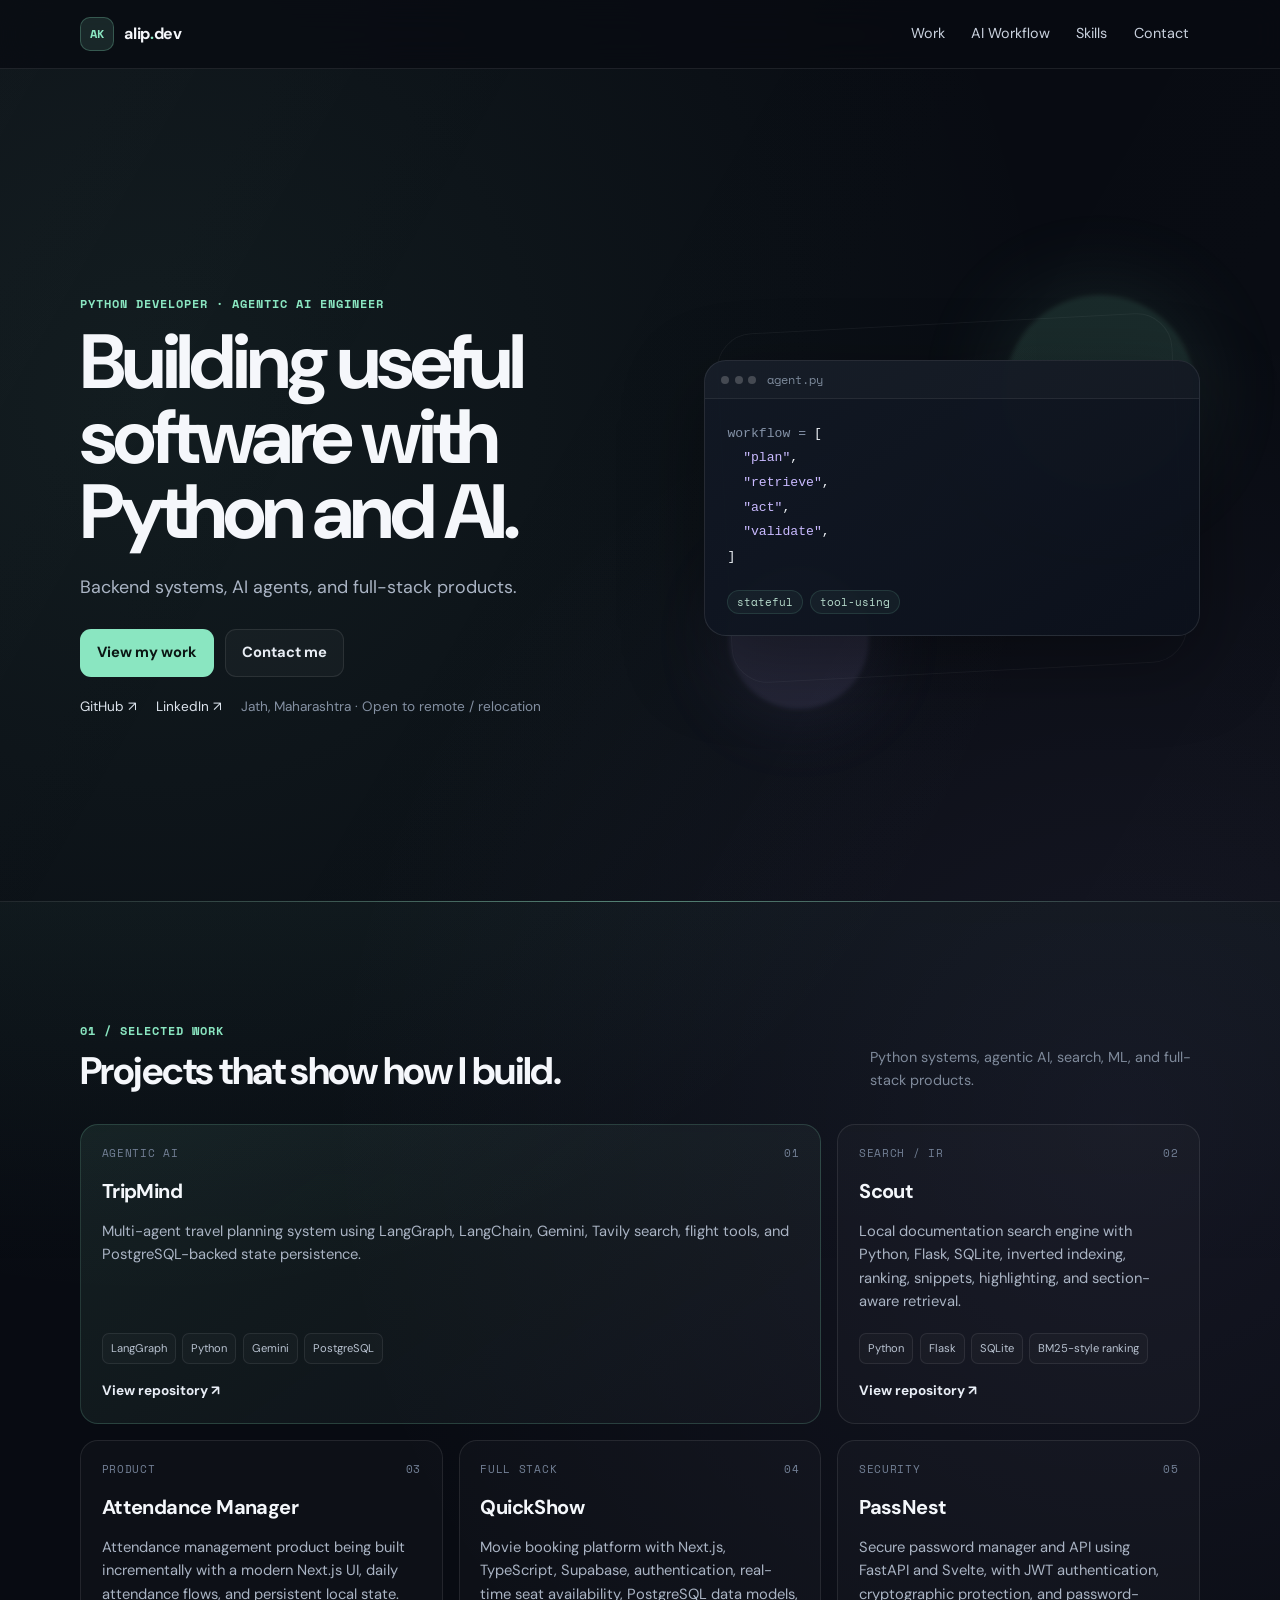
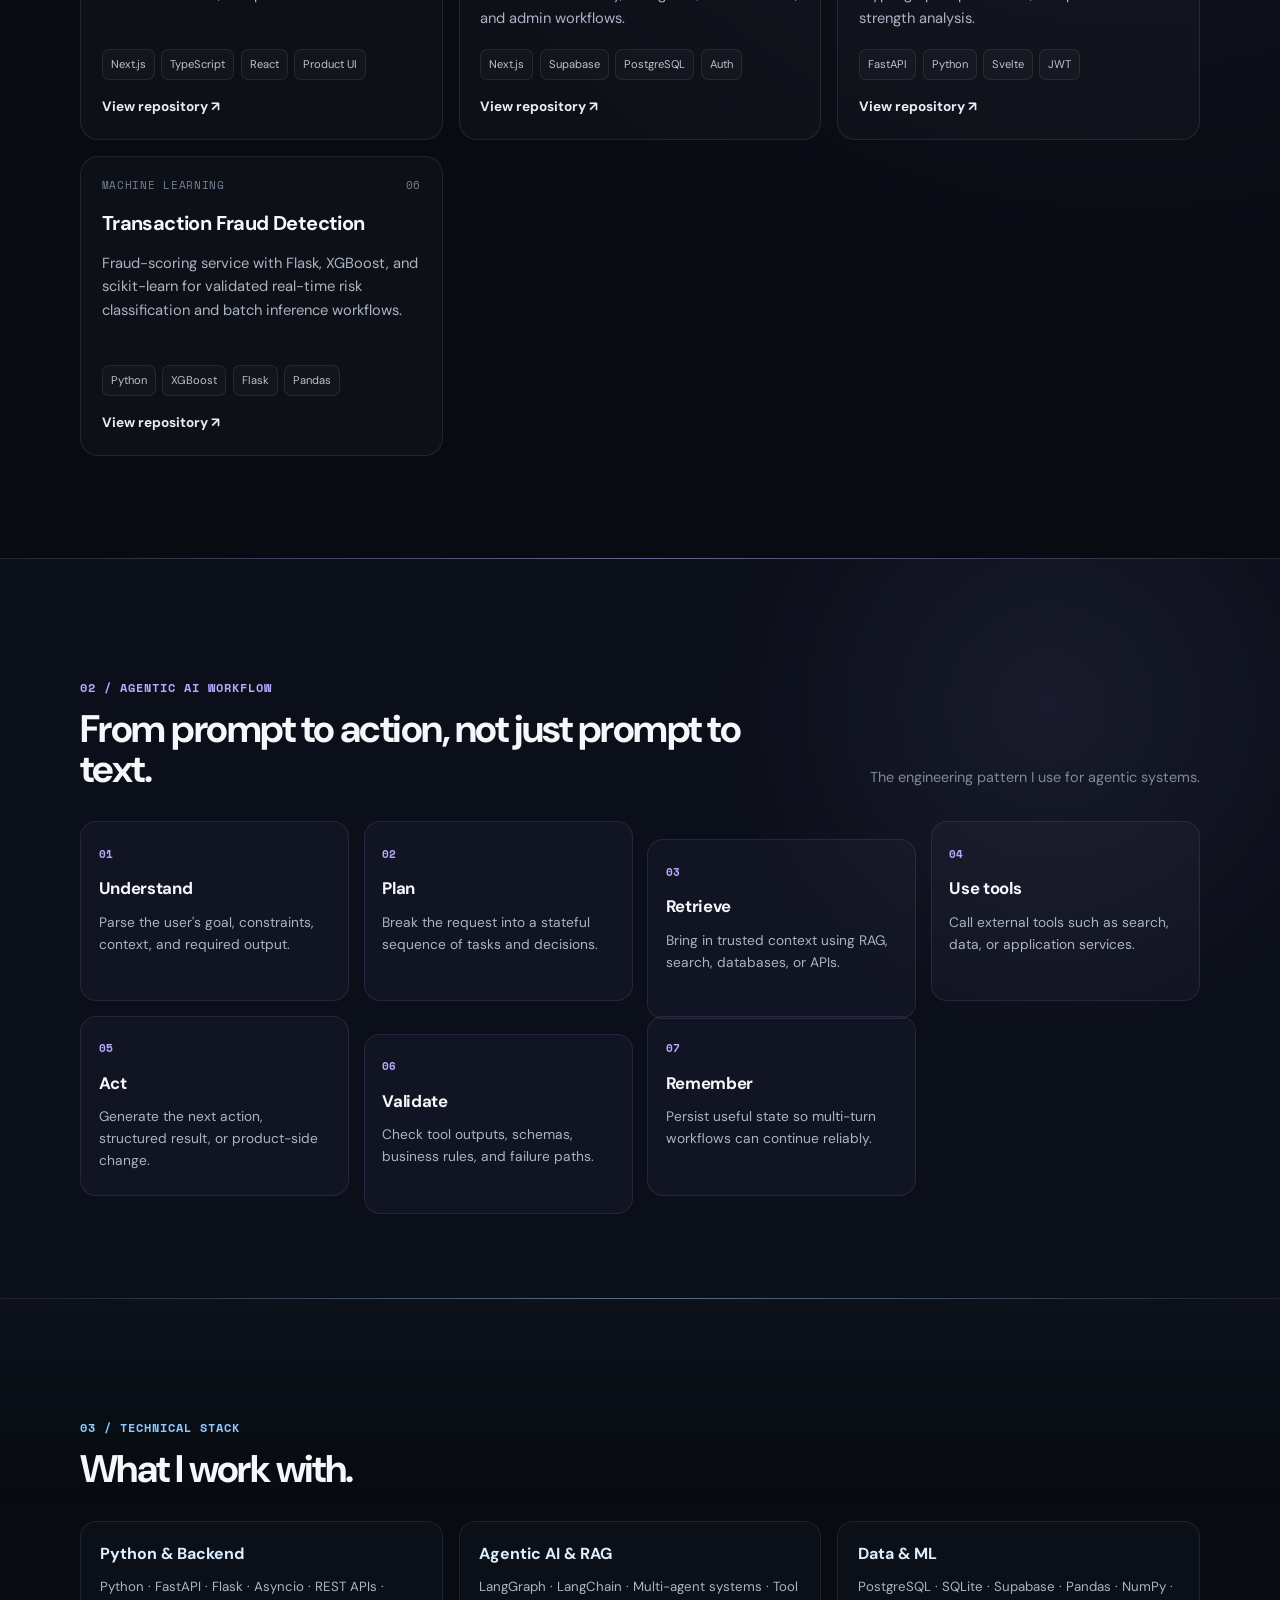
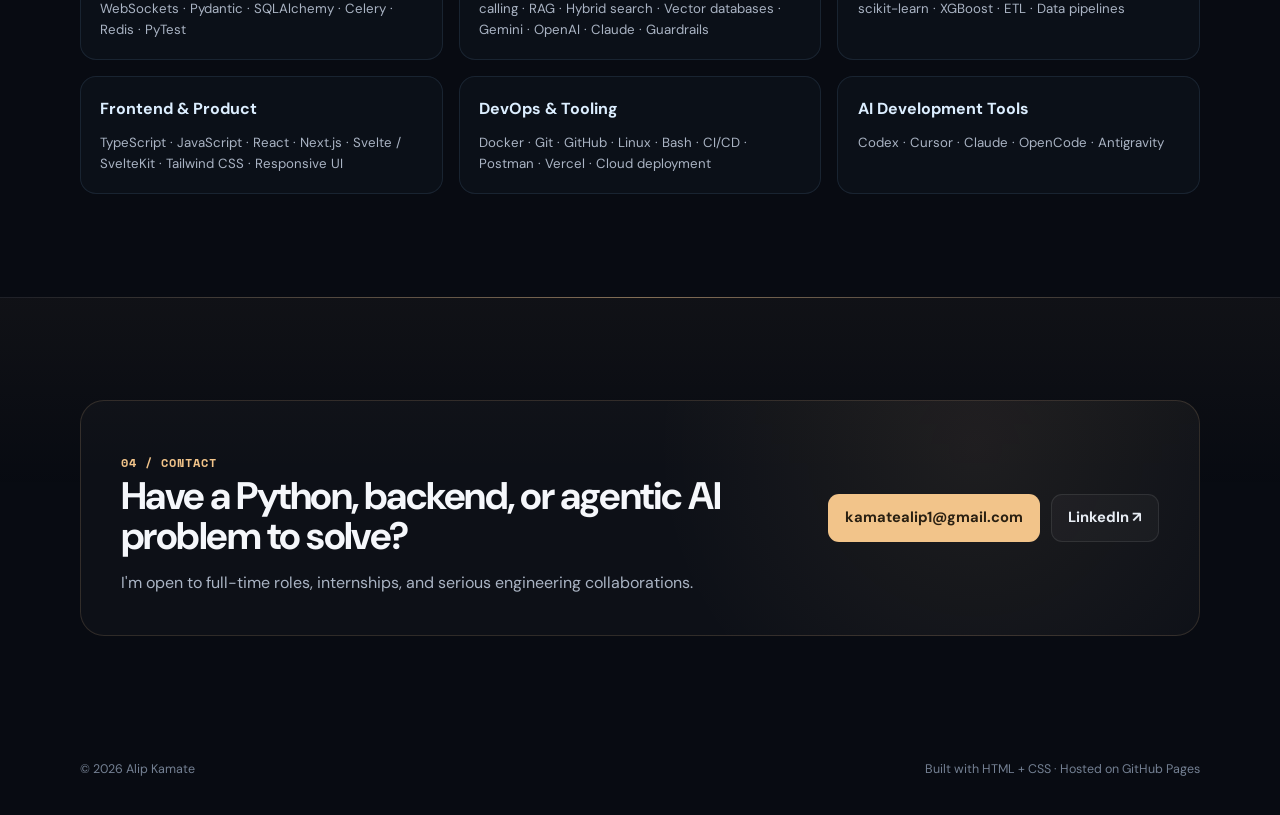
==== commit d6c9ee51: "fix: restore stable portfolio design" ====
--- a/index.html
+++ b/index.html
@@ -3,10 +3,13 @@
   <head>
     <meta charset="utf-8" />
     <meta name="viewport" content="width=device-width, initial-scale=1" />
-    <meta name="theme-color" content="#111111" />
-    <meta name="description" content="Alip Kamate — Python Developer and Agentic AI Engineer building backend systems, AI agents, search systems, and full-stack products." />
+    <meta name="theme-color" content="#0b1020" />
+    <meta
+      name="description"
+      content="Alip Kamate — Python Developer and Agentic AI Engineer building APIs, AI agents, RAG systems, search engines, and production-focused web applications."
+    />
     <meta property="og:title" content="Alip Kamate | Python Developer & Agentic AI Engineer" />
-    <meta property="og:description" content="Python backend engineering, agentic AI, search, ML, and full-stack product development." />
+    <meta property="og:description" content="Python backend engineering, agentic AI workflows, RAG, search, and full-stack product development." />
     <meta property="og:type" content="website" />
     <title>Alip Kamate | Python Developer & Agentic AI Engineer</title>
     <link rel="preconnect" href="https://fonts.googleapis.com" />
@@ -20,163 +23,221 @@
 
     <header class="topbar">
       <div class="container topbar-inner">
-        <a class="brand" href="#top" aria-label="Alip Kamate home">AK<span>/</span></a>
+        <a class="brand" href="#top" aria-label="Alip Kamate home">
+          <span class="brand-mark">AK</span>
+          <span>alip<span class="brand-dot">.</span>dev</span>
+        </a>
         <nav aria-label="Primary navigation">
-          <a href="#about">About</a>
+          <a href="#work">Work</a>
+          <a href="#workflow">AI Workflow</a>
           <a href="#skills">Skills</a>
-          <a href="#services">Services</a>
-          <a href="#projects">Projects</a>
           <a href="#contact">Contact</a>
         </nav>
       </div>
     </header>
 
     <main id="main-content">
-      <section class="hero" id="top">
-        <div class="container hero-inner">
-          <div class="hero-copy">
-            <p class="hero-kicker">Python Developer · Agentic AI Engineer</p>
-            <h1>Alip Kamate</h1>
-            <p class="hero-lead">I build backend systems, AI agents, and practical software products.</p>
-            <div class="hero-actions">
-              <a class="button button-primary" href="#projects">View projects</a>
-              <a class="button button-secondary" href="mailto:kamatealip1@gmail.com">Contact me</a>
-            </div>
-            <div class="hero-links">
-              <a href="https://github.com/kamatealip/" target="_blank" rel="noopener noreferrer">GitHub ↗</a>
-              <a href="https://www.linkedin.com/in/kamatealip/" target="_blank" rel="noopener noreferrer">LinkedIn ↗</a>
-              <span>Jath, Maharashtra</span>
-            </div>
-          </div>
-          <div class="hero-space" aria-hidden="true">
-            <div class="float-shape shape-a" data-depth="0.35"></div>
-            <div class="float-shape shape-b" data-depth="0.75"></div>
-            <div class="hero-note" data-depth="0.55">
-              <span class="note-label">Focus</span>
-              <strong>Python + AI</strong>
-              <span>APIs · Agents · RAG · Search</span>
-            </div>
-          </div>
-        </div>
-      </section>
-
-      <section class="section section-about" id="about">
-        <div class="container two-column">
-          <div class="section-intro">
-            <p class="section-label">01 / About</p>
-            <h2>Engineering with a product mindset.</h2>
-          </div>
-          <div class="section-copy">
-            <p>I enjoy taking an idea from an API or data model to a usable product. My strongest work sits where Python backend engineering, AI workflows, search, and application development meet.</p>
-            <p>I care about clean architecture, predictable interfaces, useful automation, and systems that are understandable enough to maintain.</p>
-          </div>
-        </div>
-      </section>
-
-      <section class="section section-education" id="education">
+      <section class="hero container" id="top">
+        <div class="hero-copy">
+          <p class="hero-kicker">Python Developer · Agentic AI Engineer</p>
+          <h1>Building useful software with Python and AI.</h1>
+          <p class="hero-lead">Backend systems, AI agents, and full-stack products.</p>
+          <div class="hero-actions">
+            <a class="button button-primary" href="#work">View my work</a>
+            <a class="button button-secondary" href="mailto:kamatealip1@gmail.com">Contact me</a>
+          </div>
+          <div class="hero-links" aria-label="Profile links">
+            <a href="https://github.com/kamatealip/" target="_blank" rel="noopener noreferrer">GitHub ↗</a>
+            <a href="https://www.linkedin.com/in/kamatealip/" target="_blank" rel="noopener noreferrer">LinkedIn ↗</a>
+            <span>Jath, Maharashtra · Open to remote / relocation</span>
+          </div>
+        </div>
+
+        <aside class="hero-visual" aria-label="Agentic AI workflow visual">
+          <div class="parallax-orb orb-one" data-parallax="slow"></div>
+          <div class="parallax-orb orb-two" data-parallax="fast"></div>
+          <div class="hero-card" data-parallax="card">
+            <div class="code-window-bar"><span></span><span></span><span></span><small>agent.py</small></div>
+            <pre><code><span class="code-muted">workflow =</span> [
+  <span class="code-key">"plan"</span>,
+  <span class="code-key">"retrieve"</span>,
+  <span class="code-key">"act"</span>,
+  <span class="code-key">"validate"</span>,
+]</code></pre>
+            <div class="hero-card-footer">
+              <span>stateful</span>
+              <span>tool-using</span>
+            </div>
+          </div>
+        </aside>
+      </section>
+
+      <section class="section section-work" id="work">
         <div class="container">
-          <div class="section-intro narrow">
-            <p class="section-label">02 / Education</p>
-            <h2>A foundation in software and computing.</h2>
-          </div>
-          <div class="timeline">
-            <article class="timeline-item">
-              <span class="timeline-year">BCA</span>
-              <div><h3>Bachelor of Computer Applications</h3><p>Shivaji University, Kolhapur · 7.58/10 CGPA</p></div>
-            </article>
-            <article class="timeline-item">
-              <span class="timeline-year">HSC</span>
-              <div><h3>Science</h3><p>Raje Ramrao College, Jath · 8.51/10 GPA</p></div>
-            </article>
+          <div class="section-header">
+            <div>
+              <p class="section-label">01 / Selected work</p>
+              <h2>Projects that show how I build.</h2>
+            </div>
+            <p class="section-note">Python systems, agentic AI, search, ML, and full-stack products.</p>
+          </div>
+
+          <div class="project-grid">
+            <article class="project-card project-card-featured">
+              <div class="project-topline"><span>Agentic AI</span><span>01</span></div>
+              <h3>TripMind</h3>
+              <p>Multi-agent travel planning system using LangGraph, LangChain, Gemini, Tavily search, flight tools, and PostgreSQL-backed state persistence.</p>
+              <div class="tag-row"><span>LangGraph</span><span>Python</span><span>Gemini</span><span>PostgreSQL</span></div>
+              <a class="project-link" href="https://github.com/kamatealip/tripmind" target="_blank" rel="noopener noreferrer">View repository ↗</a>
+            </article>
+
+            <article class="project-card">
+              <div class="project-topline"><span>Search / IR</span><span>02</span></div>
+              <h3>Scout</h3>
+              <p>Local documentation search engine with Python, Flask, SQLite, inverted indexing, ranking, snippets, highlighting, and section-aware retrieval.</p>
+              <div class="tag-row"><span>Python</span><span>Flask</span><span>SQLite</span><span>BM25-style ranking</span></div>
+              <a class="project-link" href="https://github.com/kamatealip/scout" target="_blank" rel="noopener noreferrer">View repository ↗</a>
+            </article>
+
+            <article class="project-card">
+              <div class="project-topline"><span>Product</span><span>03</span></div>
+              <h3>Attendance Manager</h3>
+              <p>Attendance management product being built incrementally with a modern Next.js UI, daily attendance flows, and persistent local state.</p>
+              <div class="tag-row"><span>Next.js</span><span>TypeScript</span><span>React</span><span>Product UI</span></div>
+              <a class="project-link" href="https://github.com/kamatealip/attendance-manager" target="_blank" rel="noopener noreferrer">View repository ↗</a>
+            </article>
+
+            <article class="project-card">
+              <div class="project-topline"><span>Full Stack</span><span>04</span></div>
+              <h3>QuickShow</h3>
+              <p>Movie booking platform with Next.js, TypeScript, Supabase, authentication, real-time seat availability, PostgreSQL data models, and admin workflows.</p>
+              <div class="tag-row"><span>Next.js</span><span>Supabase</span><span>PostgreSQL</span><span>Auth</span></div>
+              <a class="project-link" href="https://github.com/kamatealip/quickshow" target="_blank" rel="noopener noreferrer">View repository ↗</a>
+            </article>
+
+            <article class="project-card">
+              <div class="project-topline"><span>Security</span><span>05</span></div>
+              <h3>PassNest</h3>
+              <p>Secure password manager and API using FastAPI and Svelte, with JWT authentication, cryptographic protection, and password-strength analysis.</p>
+              <div class="tag-row"><span>FastAPI</span><span>Python</span><span>Svelte</span><span>JWT</span></div>
+              <a class="project-link" href="https://github.com/kamatealip/passnest" target="_blank" rel="noopener noreferrer">View repository ↗</a>
+            </article>
+
+            <article class="project-card">
+              <div class="project-topline"><span>Machine Learning</span><span>06</span></div>
+              <h3>Transaction Fraud Detection</h3>
+              <p>Fraud-scoring service with Flask, XGBoost, and scikit-learn for validated real-time risk classification and batch inference workflows.</p>
+              <div class="tag-row"><span>Python</span><span>XGBoost</span><span>Flask</span><span>Pandas</span></div>
+              <a class="project-link" href="https://github.com/kamatealip/transaction-fraud-detection" target="_blank" rel="noopener noreferrer">View repository ↗</a>
+            </article>
+          </div>
+        </div>
+      </section>
+
+      <section class="section section-workflow" id="workflow">
+        <div class="container">
+          <div class="section-header">
+            <div>
+              <p class="section-label">02 / Agentic AI workflow</p>
+              <h2>From prompt to action, not just prompt to text.</h2>
+            </div>
+            <p class="section-note">The engineering pattern I use for agentic systems.</p>
+          </div>
+
+          <div class="workflow-grid">
+            <article class="workflow-step"><span>01</span><h3>Understand</h3><p>Parse the user's goal, constraints, context, and required output.</p></article>
+            <article class="workflow-step"><span>02</span><h3>Plan</h3><p>Break the request into a stateful sequence of tasks and decisions.</p></article>
+            <article class="workflow-step"><span>03</span><h3>Retrieve</h3><p>Bring in trusted context using RAG, search, databases, or APIs.</p></article>
+            <article class="workflow-step"><span>04</span><h3>Use tools</h3><p>Call external tools such as search, data, or application services.</p></article>
+            <article class="workflow-step"><span>05</span><h3>Act</h3><p>Generate the next action, structured result, or product-side change.</p></article>
+            <article class="workflow-step"><span>06</span><h3>Validate</h3><p>Check tool outputs, schemas, business rules, and failure paths.</p></article>
+            <article class="workflow-step"><span>07</span><h3>Remember</h3><p>Persist useful state so multi-turn workflows can continue reliably.</p></article>
           </div>
         </div>
       </section>
 
       <section class="section section-skills" id="skills">
         <div class="container">
-          <div class="section-intro narrow">
-            <p class="section-label">03 / Skills</p>
-            <h2>The stack I use to ship.</h2>
-          </div>
-          <div class="skill-grid">
-            <article class="skill-card"><span>01</span><h3>Python &amp; Backend</h3><p>Python · FastAPI · Flask · Asyncio · REST APIs · WebSockets · Pydantic · SQLAlchemy · Celery · Redis</p></article>
-            <article class="skill-card"><span>02</span><h3>Agentic AI</h3><p>LangGraph · LangChain · Tool calling · Multi-agent systems · RAG · Hybrid search · Gemini · OpenAI · Claude</p></article>
-            <article class="skill-card"><span>03</span><h3>Data &amp; ML</h3><p>PostgreSQL · SQLite · Supabase · Pandas · NumPy · scikit-learn · XGBoost · ETL</p></article>
-            <article class="skill-card"><span>04</span><h3>Full Stack</h3><p>TypeScript · React · Next.js · Svelte · Tailwind CSS · Responsive UI · API integration</p></article>
-            <article class="skill-card"><span>05</span><h3>Cloud &amp; DevOps</h3><p>Docker · Git · GitHub · Linux · Bash · CI/CD · Postman · Vercel</p></article>
-            <article class="skill-card"><span>06</span><h3>AI Tooling</h3><p>Codex · Cursor · Claude · OpenCode · Antigravity · Prompt engineering · Guardrails</p></article>
-          </div>
-        </div>
-      </section>
-
-      <section class="section section-services" id="services">
-        <div class="container">
-          <div class="section-intro narrow">
-            <p class="section-label">04 / What I build</p>
-            <h2>From backend foundations to intelligent workflows.</h2>
-          </div>
-          <div class="service-grid">
-            <article class="service-card"><h3>Python APIs</h3><p>REST services and backend systems designed for clarity, validation, and reliable integration.</p></article>
-            <article class="service-card"><h3>AI Agents</h3><p>Stateful workflows that reason, retrieve context, call tools, validate outputs, and continue across turns.</p></article>
-            <article class="service-card"><h3>Search &amp; RAG</h3><p>Practical retrieval systems using indexing, ranking, vector search, and grounded application context.</p></article>
-            <article class="service-card"><h3>Full-Stack Products</h3><p>End-to-end applications connecting modern interfaces, APIs, databases, auth, and deployment.</p></article>
-          </div>
-        </div>
-      </section>
-
-      <section class="section section-projects" id="projects">
-        <div class="container">
-          <div class="section-heading-row">
-            <div class="section-intro narrow"><p class="section-label">05 / Projects</p><h2>Selected work.</h2></div>
-            <a class="text-link" href="https://github.com/kamatealip?tab=repositories" target="_blank" rel="noopener noreferrer">All repositories ↗</a>
-          </div>
-          <div class="project-list">
-            <article class="project-row project-featured">
-              <div class="project-index">01</div><div class="project-main"><div class="project-meta">Agentic AI</div><h3>TripMind</h3><p>Multi-agent travel planner built with LangGraph, LangChain, Gemini, Tavily, flight tools, and PostgreSQL-backed state persistence.</p><div class="tag-row"><span>Python</span><span>LangGraph</span><span>Gemini</span><span>PostgreSQL</span></div></div><a class="arrow-link" href="https://github.com/kamatealip/tripmind" target="_blank" rel="noopener noreferrer" aria-label="Open TripMind repository">↗</a>
-            </article>
-            <article class="project-row"><div class="project-index">02</div><div class="project-main"><div class="project-meta">Search / IR</div><h3>Scout</h3><p>Local documentation search engine using Python, Flask, SQLite, inverted indexing, ranking, snippets, and section-aware retrieval.</p><div class="tag-row"><span>Python</span><span>Flask</span><span>SQLite</span></div></div><a class="arrow-link" href="https://github.com/kamatealip/scout" target="_blank" rel="noopener noreferrer" aria-label="Open Scout repository">↗</a></article>
-            <article class="project-row"><div class="project-index">03</div><div class="project-main"><div class="project-meta">Product</div><h3>Attendance Manager</h3><p>Attendance product with daily marking, persistent local state, and an incrementally evolving application architecture.</p><div class="tag-row"><span>Next.js</span><span>TypeScript</span><span>React</span></div></div><a class="arrow-link" href="https://github.com/kamatealip/attendance-manager" target="_blank" rel="noopener noreferrer" aria-label="Open Attendance Manager repository">↗</a></article>
-            <article class="project-row"><div class="project-index">04</div><div class="project-main"><div class="project-meta">Security</div><h3>PassNest</h3><p>Secure password manager and API using FastAPI, Svelte, JWT authentication, cryptographic protection, and password-strength analysis.</p><div class="tag-row"><span>FastAPI</span><span>Python</span><span>Svelte</span></div></div><a class="arrow-link" href="https://github.com/kamatealip/passnest" target="_blank" rel="noopener noreferrer" aria-label="Open PassNest repository">↗</a></article>
-            <article class="project-row"><div class="project-index">05</div><div class="project-main"><div class="project-meta">Machine Learning</div><h3>Transaction Fraud Detection</h3><p>Flask-based fraud scoring service using XGBoost and scikit-learn for validated real-time and batch inference workflows.</p><div class="tag-row"><span>Python</span><span>XGBoost</span><span>Flask</span></div></div><a class="arrow-link" href="https://github.com/kamatealip/transaction-fraud-detection" target="_blank" rel="noopener noreferrer" aria-label="Open fraud detection repository">↗</a></article>
-            <article class="project-row"><div class="project-index">06</div><div class="project-main"><div class="project-meta">Full Stack</div><h3>QuickShow</h3><p>Movie booking platform using Next.js, TypeScript, Supabase, authentication, seat reservation flows, PostgreSQL, and admin tooling.</p><div class="tag-row"><span>Next.js</span><span>Supabase</span><span>PostgreSQL</span></div></div><a class="arrow-link" href="https://github.com/kamatealip/quickshow" target="_blank" rel="noopener noreferrer" aria-label="Open QuickShow repository">↗</a></article>
+          <div class="section-header">
+            <div>
+              <p class="section-label">03 / Technical stack</p>
+              <h2>What I work with.</h2>
+            </div>
+          </div>
+          <div class="skills-grid">
+            <div class="skill-group"><h3>Python &amp; Backend</h3><p>Python · FastAPI · Flask · Asyncio · REST APIs · WebSockets · Pydantic · SQLAlchemy · Celery · Redis · PyTest</p></div>
+            <div class="skill-group"><h3>Agentic AI &amp; RAG</h3><p>LangGraph · LangChain · Multi-agent systems · Tool calling · RAG · Hybrid search · Vector databases · Gemini · OpenAI · Claude · Guardrails</p></div>
+            <div class="skill-group"><h3>Data &amp; ML</h3><p>PostgreSQL · SQLite · Supabase · Pandas · NumPy · scikit-learn · XGBoost · ETL · Data pipelines</p></div>
+            <div class="skill-group"><h3>Frontend &amp; Product</h3><p>TypeScript · JavaScript · React · Next.js · Svelte / SvelteKit · Tailwind CSS · Responsive UI</p></div>
+            <div class="skill-group"><h3>DevOps &amp; Tooling</h3><p>Docker · Git · GitHub · Linux · Bash · CI/CD · Postman · Vercel · Cloud deployment</p></div>
+            <div class="skill-group"><h3>AI Development Tools</h3><p>Codex · Cursor · Claude · OpenCode · Antigravity</p></div>
           </div>
         </div>
       </section>
 
       <section class="section section-contact" id="contact">
-        <div class="container contact-layout">
-          <div class="section-intro narrow"><p class="section-label">06 / Contact</p><h2>Let’s build something useful.</h2></div>
-          <div><p class="contact-copy">Open to Python development, backend engineering, GenAI, Agentic AI, and full-stack opportunities.</p><div class="contact-actions"><a class="button button-primary" href="mailto:kamatealip1@gmail.com">Send an email</a><a class="button button-secondary" href="https://www.linkedin.com/in/kamatealip/" target="_blank" rel="noopener noreferrer">LinkedIn ↗</a></div></div>
+        <div class="container contact-card">
+          <div>
+            <p class="section-label">04 / Contact</p>
+            <h2>Have a Python, backend, or agentic AI problem to solve?</h2>
+            <p>I'm open to full-time roles, internships, and serious engineering collaborations.</p>
+          </div>
+          <div class="contact-actions">
+            <a class="button button-primary" href="mailto:kamatealip1@gmail.com">kamatealip1@gmail.com</a>
+            <a class="button button-secondary" href="https://www.linkedin.com/in/kamatealip/" target="_blank" rel="noopener noreferrer">LinkedIn ↗</a>
+          </div>
         </div>
       </section>
     </main>
 
-    <footer class="footer container"><span>© 2026 Alip Kamate</span><span>Python · AI · Software</span></footer>
+    <footer class="footer container">
+      <span>© 2026 Alip Kamate</span>
+      <span>Built with HTML + CSS · Hosted on GitHub Pages</span>
+    </footer>
 
     <script>
       (() => {
-        const hero = document.querySelector('.hero-space');
-        const layers = hero?.querySelectorAll('[data-depth]');
-        if (!hero || !layers?.length || window.matchMedia('(prefers-reduced-motion: reduce)').matches) return;
-        let frame = 0;
-        let tx = 0, ty = 0, x = 0, y = 0;
+        const visual = document.querySelector(".hero-visual");
+        const layers = visual?.querySelectorAll("[data-parallax]");
+        if (!visual || !layers || !layers.length) return;
+        if (window.matchMedia("(prefers-reduced-motion: reduce)").matches) return;
+
+        let raf = 0;
+        let targetX = 0;
+        let targetY = 0;
+        let currentX = 0;
+        let currentY = 0;
+
         const render = () => {
-          x += (tx - x) * 0.07;
-          y += (ty - y) * 0.07;
+          currentX += (targetX - currentX) * 0.08;
+          currentY += (targetY - currentY) * 0.08;
+
           layers.forEach((layer) => {
-            const depth = Number(layer.dataset.depth || 0.5);
-            layer.style.transform = `translate3d(${x * depth}px, ${y * depth + Math.min(window.scrollY * 0.025, 18)}px, 0)`;
+            const type = layer.dataset.parallax;
+            const multiplier = type === "fast" ? 1.25 : type === "slow" ? 0.55 : 0.8;
+            const scrollOffset = Math.min(window.scrollY * 0.035, 28);
+            layer.style.transform = `translate3d(${currentX * multiplier}px, ${currentY * multiplier + scrollOffset}px, 0)`;
           });
-          frame = requestAnimationFrame(render);
+
+          raf = requestAnimationFrame(render);
         };
-        hero.addEventListener('pointermove', (event) => {
-          const rect = hero.getBoundingClientRect();
-          tx = ((event.clientX - rect.left) / rect.width - 0.5) * 22;
-          ty = ((event.clientY - rect.top) / rect.height - 0.5) * 22;
-        });
-        hero.addEventListener('pointerleave', () => { tx = 0; ty = 0; });
+
+        const onPointerMove = (event) => {
+          const rect = visual.getBoundingClientRect();
+          targetX = ((event.clientX - rect.left) / rect.width - 0.5) * 18;
+          targetY = ((event.clientY - rect.top) / rect.height - 0.5) * 18;
+        };
+
+        const onPointerLeave = () => {
+          targetX = 0;
+          targetY = 0;
+        };
+
+        visual.addEventListener("pointermove", onPointerMove);
+        visual.addEventListener("pointerleave", onPointerLeave);
         render();
-        window.addEventListener('beforeunload', () => cancelAnimationFrame(frame), { once: true });
+
+        window.addEventListener("beforeunload", () => cancelAnimationFrame(raf), { once: true });
       })();
     </script>
   </body>
--- a/styles.css
+++ b/styles.css
@@ -1,173 +1,814 @@
 :root {
   color-scheme: dark;
-  --bg: #0d0d0f;
-  --surface: #151518;
-  --surface-soft: #111114;
-  --text: #f5f5f2;
-  --muted: #a8a8a5;
-  --line: rgba(255, 255, 255, 0.1);
-  --green: #9be8b5;
-  --blue: #8fc7ff;
-  --violet: #c3b5ff;
-  --amber: #f1c68c;
-  --pink: #f0a8c2;
-}
-
-* { box-sizing: border-box; }
-html { scroll-behavior: smooth; }
+  --bg: #080b12;
+  --surface: #101521;
+  --surface-strong: #151d2b;
+  --text: #f5f7fb;
+  --muted: #aab4c4;
+  --line: rgba(255, 255, 255, 0.09);
+  --hero-accent: #8ae6c1;
+  --work-accent: #8ae6c1;
+  --ai-accent: #b9a7ff;
+  --skills-accent: #8cc9ff;
+  --contact-accent: #f2c48a;
+}
+
+* {
+  box-sizing: border-box;
+}
+
+html {
+  scroll-behavior: smooth;
+}
+
 body {
   margin: 0;
-  background: var(--bg);
+  background:
+    radial-gradient(circle at 12% 10%, rgba(138, 230, 193, 0.08), transparent 24%),
+    radial-gradient(circle at 88% 28%, rgba(185, 167, 255, 0.07), transparent 26%),
+    var(--bg);
   color: var(--text);
   font-family: "DM Sans", Arial, Helvetica, sans-serif;
-  line-height: 1.65;
+  line-height: 1.6;
   overflow-x: hidden;
 }
+
 body::before {
   content: "";
   position: fixed;
   inset: 0;
   pointer-events: none;
-  background-image: linear-gradient(rgba(255,255,255,0.018) 1px, transparent 1px), linear-gradient(90deg, rgba(255,255,255,0.018) 1px, transparent 1px);
-  background-size: 48px 48px;
-  mask-image: linear-gradient(to bottom, black, transparent 82%);
+  background: linear-gradient(120deg, rgba(255,255,255,0.015), transparent 35%, rgba(255,255,255,0.01));
   z-index: -1;
 }
-::selection { background: rgba(155, 232, 181, 0.22); color: #fff; }
-a { color: inherit; }
-.container { width: min(1080px, calc(100% - 2rem)); margin: 0 auto; }
-.skip-link { position: fixed; left: 1rem; top: -4rem; z-index: 100; padding: .65rem .9rem; background: #fff; color: #111; border-radius: 999px; text-decoration: none; font-weight: 700; }
-.skip-link:focus { top: 1rem; }
+
+::selection {
+  background: rgba(138, 230, 193, 0.24);
+  color: #ffffff;
+}
+
+.container {
+  width: min(1120px, calc(100% - 2rem));
+  margin: 0 auto;
+}
+
+.skip-link {
+  position: fixed;
+  left: 1rem;
+  top: -4rem;
+  z-index: 100;
+  padding: 0.6rem 0.9rem;
+  border-radius: 999px;
+  background: #ffffff;
+  color: #0b1020;
+  font-weight: 700;
+  text-decoration: none;
+  transition: top 0.2s ease;
+}
+
+.skip-link:focus {
+  top: 1rem;
+}
+
+a {
+  color: inherit;
+}
 
 .topbar {
   position: sticky;
   top: 0;
-  z-index: 30;
-  background: rgba(13,13,15,.78);
-  backdrop-filter: blur(14px);
+  z-index: 20;
+  background: rgba(8, 11, 18, 0.76);
   border-bottom: 1px solid var(--line);
-}
-.topbar-inner { min-height: 68px; display:flex; align-items:center; justify-content:space-between; gap:1rem; }
-.brand { text-decoration:none; font:700 1rem/1 "Space Mono",monospace; letter-spacing:.02em; }
-.brand span { color:var(--green); }
-nav { display:flex; gap:.2rem; flex-wrap:wrap; justify-content:flex-end; }
-nav a { color:#bdbdb9; text-decoration:none; font-size:.88rem; padding:.45rem .65rem; border-radius:8px; }
-nav a:hover, nav a:focus-visible { color:#fff; background:rgba(255,255,255,.05); outline:none; }
-
-.hero { position:relative; min-height:calc(100vh - 68px); display:grid; align-items:center; padding:clamp(5rem,10vw,8rem) 0 clamp(4rem,8vw,6rem); }
-.hero-inner { display:grid; grid-template-columns:minmax(0,1fr) minmax(260px,.72fr); gap:clamp(2rem,7vw,7rem); align-items:center; }
-.hero-copy { position:relative; z-index:2; max-width:720px; }
-.hero-kicker { margin:0 0 .7rem; color:var(--green); font:700 .78rem/1.4 "Space Mono",monospace; letter-spacing:.08em; text-transform:uppercase; }
-.hero h1 { margin:0; font-size:clamp(4rem,9vw,7.4rem); line-height:.92; letter-spacing:-.07em; font-weight:700; }
-.hero-lead { max-width:620px; margin:1.4rem 0 0; color:#c0c0bd; font-size:clamp(1.05rem,1.8vw,1.28rem); }
-.hero-actions { display:flex; flex-wrap:wrap; gap:.7rem; margin-top:1.7rem; }
-.button { display:inline-flex; align-items:center; justify-content:center; min-height:44px; padding:.72rem 1rem; border:1px solid transparent; border-radius:10px; text-decoration:none; font-weight:700; font-size:.9rem; transition:transform .2s ease,background .2s ease,border-color .2s ease; }
-.button:hover,.button:focus-visible { transform:translateY(-1px); outline:none; }
-.button-primary { background:var(--green); color:#102017; }
-.button-primary:hover,.button-primary:focus-visible { background:#a9efc2; }
-.button-secondary { border-color:var(--line); background:rgba(255,255,255,.025); color:#ececea; }
-.button-secondary:hover,.button-secondary:focus-visible { background:rgba(255,255,255,.06); }
-.hero-links { display:flex; flex-wrap:wrap; gap:.7rem 1.1rem; margin-top:1.2rem; color:#777875; font-size:.82rem; }
-.hero-links a { color:#c9c9c5; text-decoration:none; }
-.hero-links a:hover,.hero-links a:focus-visible { color:var(--green); outline:none; }
-
-.hero-space { position:relative; min-height:420px; display:grid; place-items:center; isolation:isolate; }
-.hero-space::before { content:""; position:absolute; width:300px; height:300px; border-radius:50%; background:radial-gradient(circle, rgba(155,232,181,.14), transparent 68%); filter:blur(4px); z-index:-2; }
-.float-shape { position:absolute; border-radius:34px; border:1px solid rgba(255,255,255,.08); background:rgba(255,255,255,.018); backdrop-filter:blur(5px); will-change:transform; }
-.shape-a { width:240px; height:300px; transform:rotate(8deg); right:4%; top:9%; box-shadow:0 28px 70px rgba(0,0,0,.25); }
-.shape-b { width:160px; height:210px; transform:rotate(-11deg); left:7%; bottom:5%; border-color:rgba(195,181,255,.16); }
-.hero-note { position:relative; z-index:2; width:min(100%,320px); padding:1.15rem 1.2rem; border:1px solid rgba(255,255,255,.1); border-radius:18px; background:rgba(17,17,20,.8); box-shadow:0 22px 60px rgba(0,0,0,.3); display:flex; flex-direction:column; gap:.25rem; will-change:transform; }
-.hero-note::before { content:""; width:42px; height:2px; background:var(--green); margin-bottom:.55rem; }
-.note-label { color:#777875; font:700 .65rem/1 "Space Mono",monospace; text-transform:uppercase; letter-spacing:.1em; }
-.hero-note strong { font-size:1.35rem; }
-.hero-note > span:last-child { color:#8f908c; font: .7rem/1.5 "Space Mono",monospace; }
-
-.section { position:relative; padding:clamp(4.5rem,8vw,7rem) 0; border-top:1px solid var(--line); }
-.section::before { content:""; position:absolute; left:0; top:-1px; width:100%; height:1px; background:linear-gradient(90deg,transparent,var(--section-accent),transparent); opacity:.55; }
-.section-about { --section-accent:var(--blue); background:linear-gradient(180deg,rgba(143,199,255,.035),transparent 42%); }
-.section-education { --section-accent:var(--violet); background:linear-gradient(180deg,rgba(195,181,255,.04),transparent 45%); }
-.section-skills { --section-accent:var(--green); background:linear-gradient(180deg,rgba(155,232,181,.03),transparent 45%); }
-.section-services { --section-accent:var(--amber); background:linear-gradient(180deg,rgba(241,198,140,.035),transparent 45%); }
-.section-projects { --section-accent:#8fd7d0; background:linear-gradient(180deg,rgba(143,215,208,.028),transparent 45%); }
-.section-contact { --section-accent:var(--pink); background:linear-gradient(180deg,rgba(240,168,194,.035),transparent 45%); }
-
-.two-column { display:grid; grid-template-columns:minmax(0,.72fr) minmax(0,1fr); gap:clamp(2rem,8vw,8rem); align-items:start; }
-.section-intro { max-width:520px; }
-.section-intro.narrow { max-width:660px; }
-.section-label { margin:0 0 .7rem; color:var(--section-accent); font:700 .72rem/1.4 "Space Mono",monospace; letter-spacing:.08em; text-transform:uppercase; }
-.section-intro h2 { margin:0; font-size:clamp(2rem,4vw,3.25rem); line-height:1.02; letter-spacing:-.045em; }
-.section-copy { max-width:650px; color:#a9aaa6; font-size:1rem; }
-.section-copy p { margin:0 0 1rem; }
-
-.timeline { margin-top:2.2rem; border-top:1px solid var(--line); }
-.timeline-item { display:grid; grid-template-columns:92px minmax(0,1fr); gap:1.2rem; padding:1.4rem 0; border-bottom:1px solid var(--line); }
-.timeline-year { color:var(--violet); font:700 .7rem/1.4 "Space Mono",monospace; }
-.timeline-item h3 { margin:0; font-size:1.08rem; }
-.timeline-item p { margin:.25rem 0 0; color:#858682; font-size:.9rem; }
-
-.skill-grid { margin-top:2.2rem; display:grid; grid-template-columns:repeat(2,minmax(0,1fr)); gap:1px; background:var(--line); border:1px solid var(--line); }
-.skill-card { min-height:170px; padding:1.35rem; background:var(--surface-soft); }
-.skill-card > span { color:var(--green); font:700 .68rem/1 "Space Mono",monospace; }
-.skill-card h3 { margin:.8rem 0 .35rem; font-size:1.05rem; }
-.skill-card p { margin:0; color:#858682; font-size:.88rem; }
-
-.service-grid { margin-top:2.2rem; display:grid; grid-template-columns:repeat(4,minmax(0,1fr)); gap:.8rem; }
-.service-card { min-height:210px; padding:1.3rem; border:1px solid var(--line); border-radius:16px; background:rgba(255,255,255,.02); transition:transform .2s ease,border-color .2s ease; }
-.service-card:hover { transform:translateY(-2px); border-color:rgba(241,198,140,.28); }
-.service-card h3 { margin:0; font-size:1.05rem; }
-.service-card p { margin:.7rem 0 0; color:#888984; font-size:.88rem; }
-
-.section-heading-row { display:flex; align-items:end; justify-content:space-between; gap:2rem; }
-.text-link { color:#d2d2ce; text-decoration:none; font-size:.85rem; }
-.text-link:hover,.text-link:focus-visible { color:#8fd7d0; outline:none; }
-.project-list { margin-top:2.2rem; border-top:1px solid var(--line); }
-.project-row { display:grid; grid-template-columns:64px minmax(0,1fr) 48px; gap:1rem; align-items:start; padding:1.6rem 0; border-bottom:1px solid var(--line); }
-.project-row.project-featured { padding:2rem 0; }
-.project-index { color:#5f615e; font:700 .7rem/1.4 "Space Mono",monospace; padding-top:.15rem; }
-.project-main { max-width:780px; }
-.project-meta { margin-bottom:.35rem; color:#8fd7d0; font:700 .68rem/1.4 "Space Mono",monospace; text-transform:uppercase; letter-spacing:.07em; }
-.project-main h3 { margin:0; font-size:clamp(1.3rem,2vw,1.65rem); letter-spacing:-.025em; }
-.project-main p { margin:.55rem 0 0; color:#90918d; font-size:.9rem; }
-.tag-row { display:flex; flex-wrap:wrap; gap:.35rem; margin-top:.8rem; }
-.tag-row span { padding:.26rem .45rem; border:1px solid rgba(255,255,255,.08); border-radius:999px; color:#777975; font: .63rem/1 "Space Mono",monospace; }
-.arrow-link { display:grid; place-items:center; width:36px; height:36px; border:1px solid var(--line); border-radius:50%; text-decoration:none; color:#aaa; transition:transform .2s ease,color .2s ease,border-color .2s ease; }
-.arrow-link:hover,.arrow-link:focus-visible { transform:translateY(-2px); color:#fff; border-color:rgba(143,215,208,.35); outline:none; }
-
-.contact-layout { display:grid; grid-template-columns:minmax(0,1fr) minmax(260px,.72fr); gap:clamp(2rem,8vw,8rem); align-items:end; }
-.contact-copy { max-width:560px; color:#a8a9a5; font-size:1rem; }
-.contact-actions { display:flex; flex-wrap:wrap; gap:.65rem; margin-top:1.2rem; }
-.footer { display:flex; justify-content:space-between; gap:1rem; padding:1.5rem 0 2.2rem; color:#636460; font-size:.75rem; }
-
-@media (max-width:900px) {
-  .hero-inner,.two-column,.contact-layout { grid-template-columns:1fr; }
-  .hero-space { min-height:320px; max-width:600px; }
-  .service-grid { grid-template-columns:repeat(2,minmax(0,1fr)); }
-}
-@media (max-width:650px) {
-  .topbar-inner { min-height:60px; align-items:flex-start; padding:.75rem 0; }
-  nav { gap:0; }
-  nav a { font-size:.76rem; padding:.35rem .45rem; }
-  .hero { min-height:auto; padding-top:4.5rem; }
-  .hero h1 { font-size:clamp(3.5rem,18vw,5rem); }
-  .hero-space { min-height:250px; }
-  .shape-a { width:180px; height:220px; }
-  .shape-b { width:120px; height:160px; }
-  .hero-note { width:230px; }
-  .skill-grid,.service-grid { grid-template-columns:1fr; }
-  .project-row { grid-template-columns:36px minmax(0,1fr) 36px; gap:.65rem; }
-  .section-heading-row { align-items:start; flex-direction:column; }
-  .footer { flex-direction:column; }
-}
+  backdrop-filter: blur(16px);
+}
+
+.topbar-inner {
+  min-height: 68px;
+  display: flex;
+  align-items: center;
+  justify-content: space-between;
+  gap: 1rem;
+}
+
+.brand {
+  display: inline-flex;
+  align-items: center;
+  gap: 0.65rem;
+  text-decoration: none;
+  font-weight: 700;
+  letter-spacing: -0.02em;
+}
+
+.brand-mark {
+  display: grid;
+  place-items: center;
+  width: 34px;
+  height: 34px;
+  border-radius: 10px;
+  background: rgba(138, 230, 193, 0.12);
+  border: 1px solid rgba(138, 230, 193, 0.26);
+  color: var(--hero-accent);
+  font: 700 0.75rem/1 "Space Mono", monospace;
+}
+
+.brand-dot {
+  color: var(--hero-accent);
+}
+
+nav {
+  display: flex;
+  flex-wrap: wrap;
+  justify-content: flex-end;
+  gap: 0.25rem;
+}
+
+nav a {
+  color: #c9d1de;
+  padding: 0.45rem 0.7rem;
+  border-radius: 8px;
+  text-decoration: none;
+  font-size: 0.9rem;
+}
+
+nav a:hover,
+nav a:focus-visible {
+  background: rgba(255, 255, 255, 0.05);
+  color: #ffffff;
+  outline: none;
+}
+
+.hero {
+  min-height: calc(100vh - 68px);
+  display: grid;
+  grid-template-columns: minmax(0, 1.05fr) minmax(360px, 0.95fr);
+  align-items: center;
+  gap: clamp(2.5rem, 6vw, 6rem);
+  padding: clamp(4.5rem, 10vw, 8rem) 0 clamp(4rem, 8vw, 7rem);
+}
+
+.hero-copy {
+  max-width: 720px;
+}
+
+.eyebrow {
+  display: inline-flex;
+  align-items: center;
+  gap: 0.55rem;
+  padding: 0.45rem 0.75rem;
+  border: 1px solid rgba(138, 230, 193, 0.18);
+  border-radius: 999px;
+  background: rgba(138, 230, 193, 0.06);
+  color: #c9e9dc;
+  font-size: 0.8rem;
+  font-weight: 600;
+}
+
+.status-dot {
+  width: 7px;
+  height: 7px;
+  border-radius: 50%;
+  background: var(--hero-accent);
+  box-shadow: 0 0 0 5px rgba(138, 230, 193, 0.08);
+}
+
+.hero-kicker,
+.section-label {
+  margin: 1.1rem 0 0.75rem;
+  color: var(--hero-accent);
+  font: 700 0.78rem/1.4 "Space Mono", monospace;
+  letter-spacing: 0.08em;
+  text-transform: uppercase;
+}
+
+.hero h1 {
+  max-width: 780px;
+  margin: 0;
+  font-size: clamp(3rem, 6vw, 5.2rem);
+  line-height: 0.98;
+  letter-spacing: -0.055em;
+}
+
+.hero h1 span {
+  color: var(--hero-accent);
+}
+
+.hero-lead {
+  max-width: 680px;
+  margin: 1.4rem 0 0;
+  color: var(--muted);
+  font-size: clamp(1rem, 1.5vw, 1.12rem);
+}
+
+.hero-actions,
+.contact-actions {
+  display: flex;
+  flex-wrap: wrap;
+  gap: 0.7rem;
+  margin-top: 1.7rem;
+}
+
+.button {
+  display: inline-flex;
+  align-items: center;
+  justify-content: center;
+  min-height: 44px;
+  padding: 0.7rem 1rem;
+  border-radius: 11px;
+  border: 1px solid transparent;
+  text-decoration: none;
+  font-weight: 700;
+  font-size: 0.92rem;
+  transition: transform 0.2s ease, background 0.2s ease, border-color 0.2s ease;
+}
+
+.button:hover,
+.button:focus-visible {
+  transform: translateY(-1px);
+  outline: none;
+}
+
+.button-primary {
+  background: var(--hero-accent);
+  color: #0b1513;
+}
+
+.button-primary:hover,
+.button-primary:focus-visible {
+  background: #9df0cc;
+}
+
+.button-secondary {
+  background: rgba(255, 255, 255, 0.03);
+  border-color: var(--line);
+  color: #e8edf4;
+}
+
+.button-secondary:hover,
+.button-secondary:focus-visible {
+  background: rgba(255, 255, 255, 0.06);
+  border-color: rgba(255, 255, 255, 0.16);
+}
+
+.hero-links {
+  display: flex;
+  flex-wrap: wrap;
+  gap: 0.9rem 1.2rem;
+  margin-top: 1.2rem;
+  color: #8490a2;
+  font-size: 0.85rem;
+}
+
+.hero-links a {
+  color: #dde4ed;
+  text-decoration: none;
+}
+
+.hero-links a:hover,
+.hero-links a:focus-visible {
+  color: var(--hero-accent);
+  outline: none;
+}
+
+.hero-visual {
+  position: relative;
+  min-height: 460px;
+  display: grid;
+  place-items: center;
+  isolation: isolate;
+}
+
+.hero-visual::after {
+  content: "";
+  position: absolute;
+  inset: 12% 4%;
+  z-index: -3;
+  border: 1px solid rgba(255, 255, 255, 0.05);
+  border-radius: 36px;
+  transform: rotate(-3deg);
+}
+
+.parallax-orb {
+  position: absolute;
+  border-radius: 50%;
+  filter: blur(2px);
+  pointer-events: none;
+  will-change: transform;
+}
+
+.orb-one {
+  width: 190px;
+  height: 190px;
+  top: 6%;
+  right: 1%;
+  background: rgba(138, 230, 193, 0.14);
+  box-shadow: 0 0 100px rgba(138, 230, 193, 0.12);
+  z-index: -2;
+}
+
+.orb-two {
+  width: 140px;
+  height: 140px;
+  bottom: 4%;
+  left: 5%;
+  background: rgba(185, 167, 255, 0.13);
+  box-shadow: 0 0 90px rgba(185, 167, 255, 0.11);
+  z-index: -2;
+}
+
+.hero-card {
+  width: min(100%, 510px);
+  border: 1px solid rgba(255, 255, 255, 0.1);
+  border-radius: 22px;
+  background: linear-gradient(145deg, rgba(18, 25, 37, 0.96), rgba(12, 17, 27, 0.96));
+  box-shadow: 0 26px 80px rgba(0, 0, 0, 0.35);
+  overflow: hidden;
+  transform: translate3d(0, 0, 0) rotate(1deg);
+  will-change: transform;
+}
+
+.code-window-bar {
+  display: flex;
+  align-items: center;
+  gap: 0.35rem;
+  padding: 0.8rem 1rem;
+  border-bottom: 1px solid rgba(255, 255, 255, 0.07);
+  background: rgba(255, 255, 255, 0.02);
+}
+
+.code-window-bar span {
+  width: 8px;
+  height: 8px;
+  border-radius: 50%;
+  background: rgba(255, 255, 255, 0.2);
+}
+
+.code-window-bar small {
+  margin-left: 0.35rem;
+  color: #7c899a;
+  font: 0.72rem/1 "Space Mono", monospace;
+}
+
+pre {
+  margin: 0;
+  padding: 1.35rem 1.4rem;
+  overflow-x: auto;
+  color: #eef2f7;
+  font: 0.82rem/1.8 "Space Mono", monospace;
+}
+
+.code-muted {
+  color: #8593a8;
+}
+
+.code-key {
+  color: #c9baff;
+}
+
+.code-string {
+  color: #a7e6cf;
+}
+
+.hero-card-footer {
+  display: flex;
+  flex-wrap: wrap;
+  gap: 0.45rem;
+  padding: 0 1.4rem 1.3rem;
+}
+
+.hero-card-footer span {
+  padding: 0.35rem 0.55rem;
+  border: 1px solid rgba(138, 230, 193, 0.13);
+  border-radius: 999px;
+  background: rgba(138, 230, 193, 0.05);
+  color: #b8ddce;
+  font: 0.68rem/1 "Space Mono", monospace;
+}
+
+.section {
+  position: relative;
+  padding: clamp(4.5rem, 8vw, 7rem) 0;
+  border-top: 1px solid var(--line);
+}
+
+.section::before {
+  content: "";
+  position: absolute;
+  left: 0;
+  right: 0;
+  top: -1px;
+  height: 1px;
+  background: linear-gradient(90deg, transparent, var(--section-accent), transparent);
+  opacity: 0.48;
+}
+
+.section-work {
+  --section-accent: var(--work-accent);
+  background: linear-gradient(180deg, rgba(138, 230, 193, 0.035), transparent 30%);
+}
+
+.section-workflow {
+  --section-accent: var(--ai-accent);
+  background:
+    radial-gradient(circle at 82% 20%, rgba(185, 167, 255, 0.08), transparent 27%),
+    #0b0f1a;
+}
+
+.section-skills {
+  --section-accent: var(--skills-accent);
+  background: linear-gradient(180deg, rgba(140, 201, 255, 0.035), transparent 36%);
+}
+
+.section-contact {
+  --section-accent: var(--contact-accent);
+  background: linear-gradient(180deg, rgba(242, 196, 138, 0.04), transparent 44%);
+}
+
+.section-header {
+  display: flex;
+  align-items: flex-end;
+  justify-content: space-between;
+  gap: 2rem;
+  margin-bottom: 2rem;
+}
+
+.section-header .section-label {
+  color: var(--section-accent, var(--hero-accent));
+}
+
+.section-header h2 {
+  max-width: 720px;
+  margin: 0;
+  font-size: clamp(2rem, 3vw, 3rem);
+  line-height: 1.05;
+  letter-spacing: -0.04em;
+}
+
+.section-note {
+  max-width: 330px;
+  margin: 0;
+  color: #7f8a9b;
+  font-size: 0.9rem;
+}
+
+.project-grid {
+  display: grid;
+  grid-template-columns: repeat(3, minmax(0, 1fr));
+  gap: 1rem;
+}
+
+.project-card {
+  display: flex;
+  flex-direction: column;
+  min-height: 300px;
+  padding: 1.3rem;
+  border: 1px solid var(--line);
+  border-radius: 18px;
+  background: rgba(255, 255, 255, 0.025);
+  transition: transform 0.22s ease, border-color 0.22s ease, background 0.22s ease;
+}
+
+.project-card:hover {
+  transform: translateY(-3px);
+  border-color: color-mix(in srgb, var(--work-accent) 30%, transparent);
+  background: rgba(255, 255, 255, 0.04);
+}
+
+.project-card-featured {
+  grid-column: span 2;
+  background: linear-gradient(145deg, rgba(138, 230, 193, 0.09), rgba(255, 255, 255, 0.025));
+  border-color: rgba(138, 230, 193, 0.18);
+}
+
+.project-topline {
+  display: flex;
+  justify-content: space-between;
+  gap: 1rem;
+  margin-bottom: 1rem;
+  color: #738096;
+  font: 0.7rem/1.2 "Space Mono", monospace;
+  text-transform: uppercase;
+  letter-spacing: 0.06em;
+}
+
+.project-card h3,
+.workflow-step h3,
+.skill-group h3 {
+  margin: 0;
+  color: #f4f7fb;
+}
+
+.project-card h3 {
+  font-size: 1.25rem;
+  letter-spacing: -0.03em;
+}
+
+.project-card p,
+.workflow-step p,
+.skill-group p,
+.contact-card p {
+  color: var(--muted);
+}
+
+.project-card p {
+  margin: 0.8rem 0 0;
+  font-size: 0.92rem;
+}
+
+.tag-row {
+  display: flex;
+  flex-wrap: wrap;
+  gap: 0.4rem;
+  margin-top: auto;
+  padding-top: 1.2rem;
+}
+
+.tag-row span {
+  padding: 0.35rem 0.5rem;
+  border: 1px solid rgba(255, 255, 255, 0.08);
+  border-radius: 7px;
+  color: #b9c3d1;
+  background: rgba(255, 255, 255, 0.025);
+  font-size: 0.7rem;
+}
+
+.project-link {
+  margin-top: 1rem;
+  color: #e9eef6;
+  font-size: 0.85rem;
+  font-weight: 700;
+  text-decoration: none;
+}
+
+.project-link:hover,
+.project-link:focus-visible {
+  color: var(--work-accent);
+  outline: none;
+}
+
+.workflow-grid {
+  display: grid;
+  grid-template-columns: repeat(4, minmax(0, 1fr));
+  gap: 0.9rem;
+}
+
+.workflow-step {
+  min-height: 180px;
+  padding: 1.1rem;
+  border: 1px solid rgba(185, 167, 255, 0.12);
+  border-radius: 16px;
+  background: rgba(185, 167, 255, 0.035);
+}
+
+.workflow-step:nth-child(3),
+.workflow-step:nth-child(6) {
+  transform: translateY(18px);
+}
+
+.workflow-step > span {
+  display: inline-block;
+  margin-bottom: 1rem;
+  color: var(--ai-accent);
+  font: 700 0.7rem/1 "Space Mono", monospace;
+}
+
+.workflow-step h3 {
+  font-size: 1.05rem;
+  letter-spacing: -0.02em;
+}
+
+.workflow-step p {
+  margin: 0.55rem 0 0;
+  font-size: 0.86rem;
+}
+
+.skills-grid {
+  display: grid;
+  grid-template-columns: repeat(3, minmax(0, 1fr));
+  gap: 1rem;
+}
+
+.skill-group {
+  padding: 1.2rem;
+  border: 1px solid rgba(140, 201, 255, 0.11);
+  border-radius: 16px;
+  background: rgba(140, 201, 255, 0.028);
+}
+
+.skill-group h3 {
+  color: #dceeff;
+  font-size: 1rem;
+}
+
+.skill-group p {
+  margin: 0.6rem 0 0;
+  font-size: 0.83rem;
+}
+
+.contact-card {
+  display: flex;
+  align-items: center;
+  justify-content: space-between;
+  gap: 2rem;
+  padding: clamp(1.5rem, 4vw, 2.5rem);
+  border: 1px solid rgba(242, 196, 138, 0.15);
+  border-radius: 24px;
+  background:
+    radial-gradient(circle at 80% 20%, rgba(242, 196, 138, 0.07), transparent 35%),
+    rgba(255, 255, 255, 0.025);
+}
+
+.contact-card h2 {
+  max-width: 720px;
+  margin: 0.35rem 0 0;
+  font-size: clamp(2rem, 3vw, 3rem);
+  line-height: 1.04;
+  letter-spacing: -0.04em;
+}
+
+.contact-card .section-label {
+  color: var(--contact-accent);
+}
+
+.contact-card p {
+  margin: 0.8rem 0 0;
+}
+
+.contact-actions {
+  margin-top: 0;
+  flex-shrink: 0;
+}
+
+.contact-actions .button-primary {
+  background: var(--contact-accent);
+  color: #2a2012;
+}
+
+.footer {
+  display: flex;
+  justify-content: space-between;
+  gap: 1rem;
+  padding: 1.35rem 0 2.2rem;
+  color: #748093;
+  font-size: 0.78rem;
+}
+
+@media (max-width: 960px) {
+  .hero {
+    grid-template-columns: 1fr;
+    min-height: auto;
+    gap: 3rem;
+  }
+
+  .hero-visual {
+    min-height: 390px;
+  }
+
+  .project-grid,
+  .skills-grid {
+    grid-template-columns: repeat(2, minmax(0, 1fr));
+  }
+
+  .project-card-featured {
+    grid-column: span 2;
+  }
+
+  .workflow-grid {
+    grid-template-columns: repeat(2, minmax(0, 1fr));
+  }
+
+  .workflow-step:nth-child(3),
+  .workflow-step:nth-child(6) {
+    transform: none;
+  }
+
+  .contact-card {
+    align-items: flex-start;
+    flex-direction: column;
+  }
+
+  .contact-actions {
+    margin-top: 0.5rem;
+  }
+}
+
+@media (max-width: 700px) {
+  .container {
+    width: min(100% - 1.25rem, 1120px);
+  }
+
+  .topbar-inner {
+    min-height: 62px;
+  }
+
+  nav {
+    display: none;
+  }
+
+  .hero {
+    padding-top: 3.7rem;
+  }
+
+  .hero h1 {
+    font-size: clamp(2.65rem, 14vw, 4rem);
+  }
+
+  .hero-visual {
+    min-height: 330px;
+  }
+
+  .hero-card {
+    width: 100%;
+    transform: none;
+  }
+
+  .orb-one {
+    width: 130px;
+    height: 130px;
+  }
+
+  .orb-two {
+    width: 100px;
+    height: 100px;
+  }
+
+  .section-header {
+    align-items: flex-start;
+    flex-direction: column;
+    gap: 0.7rem;
+  }
+
+  .section-note {
+    max-width: 560px;
+  }
+
+  .project-grid,
+  .workflow-grid,
+  .skills-grid {
+    grid-template-columns: 1fr;
+  }
+
+  .project-card-featured {
+    grid-column: span 1;
+  }
+
+  .footer {
+    flex-direction: column;
+  }
+}
+
 @media (prefers-reduced-motion: reduce) {
-  html { scroll-behavior:auto; }
-  .float-shape,.hero-note { transform:none !important; }
-  .button,.service-card,.arrow-link { transition:none; }
-}
+  html {
+    scroll-behavior: auto;
+  }
+
+  *,
+  *::before,
+  *::after {
+    transition: none !important;
+    animation: none !important;
+  }
+}
+
 @media print {
-  body { background:#fff !important; color:#111 !important; }
-  .topbar,.hero-space,.hero-actions,.hero-links,.footer { display:none !important; }
-  .hero { min-height:auto; padding:1rem 0 2rem; }
-  .section { border-top:1px solid #ddd; background:#fff !important; padding:2rem 0; }
-  .section::before { display:none; }
-  p,h1,h2,h3,.section-label,.project-meta,.project-index,.tag-row span { color:#111 !important; }
-}
+  body {
+    background: #ffffff !important;
+    color: #111111 !important;
+  }
+
+  .topbar,
+  .hero-visual,
+  .hero-actions,
+  .hero-links,
+  .contact-actions,
+  .skip-link {
+    display: none !important;
+  }
+
+  .hero {
+    display: block;
+    min-height: auto;
+    padding: 0 0 1rem;
+  }
+
+  .section,
+  .section-workflow,
+  .section-skills,
+  .section-contact {
+    background: #ffffff !important;
+    border-color: #e2e8f0 !important;
+  }
+
+  h1,
+  h2,
+  h3,
+  p,
+  span,
+  .project-card,
+  .skill-group,
+  .workflow-step,
+  .contact-card {
+    color: #111111 !important;
+    text-shadow: none !important;
+  }
+}
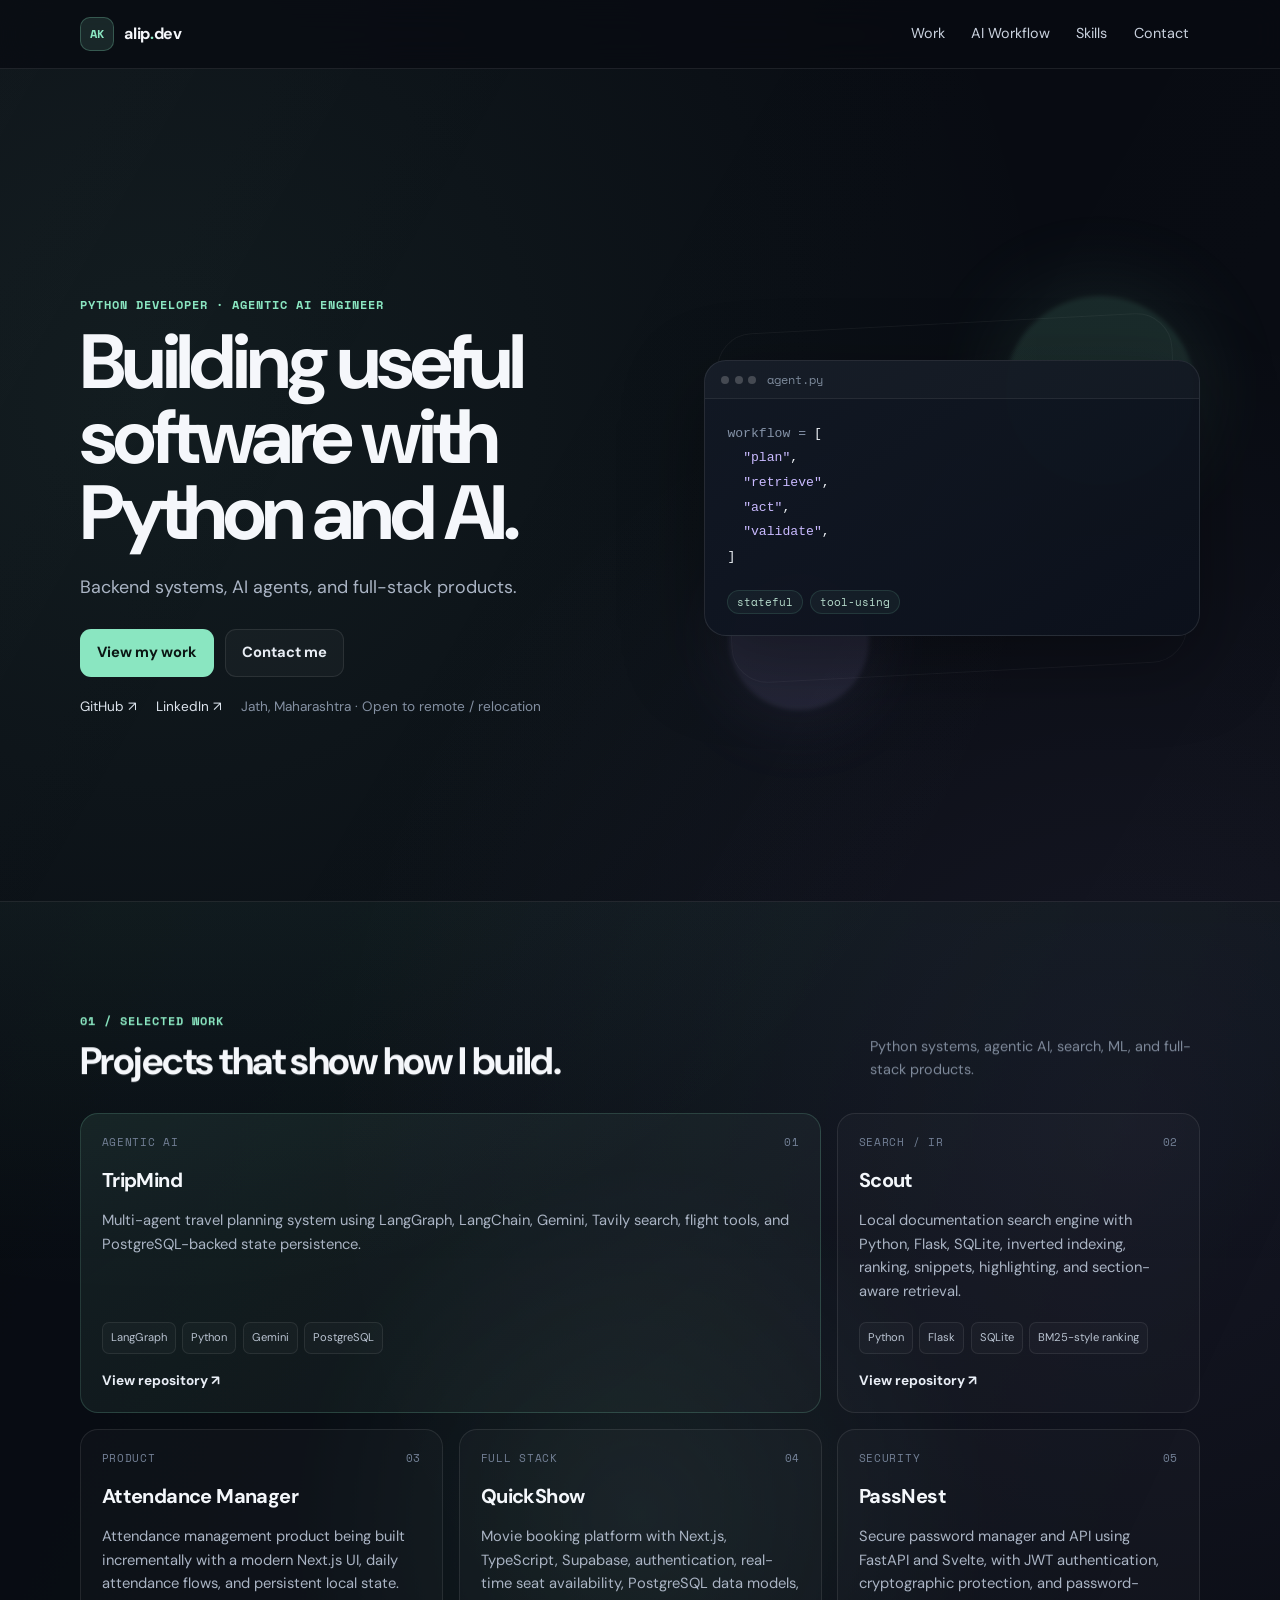
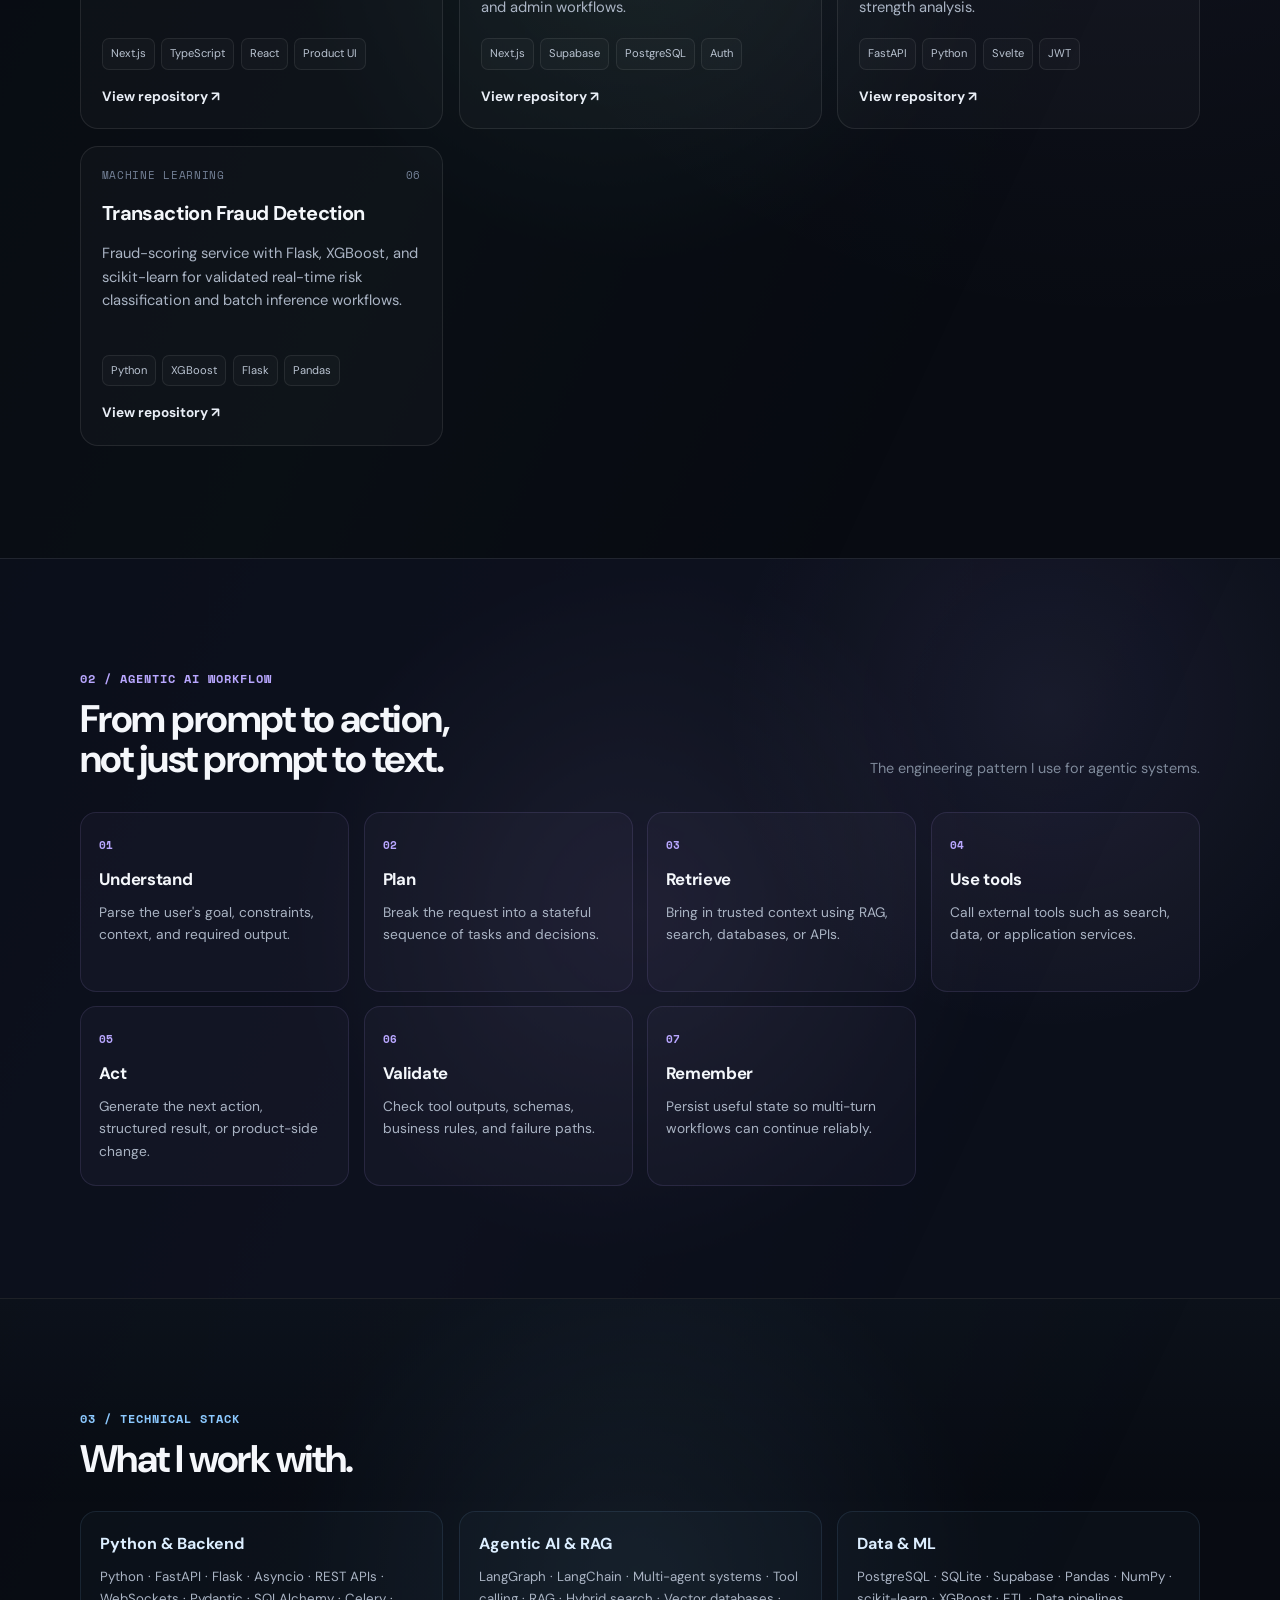
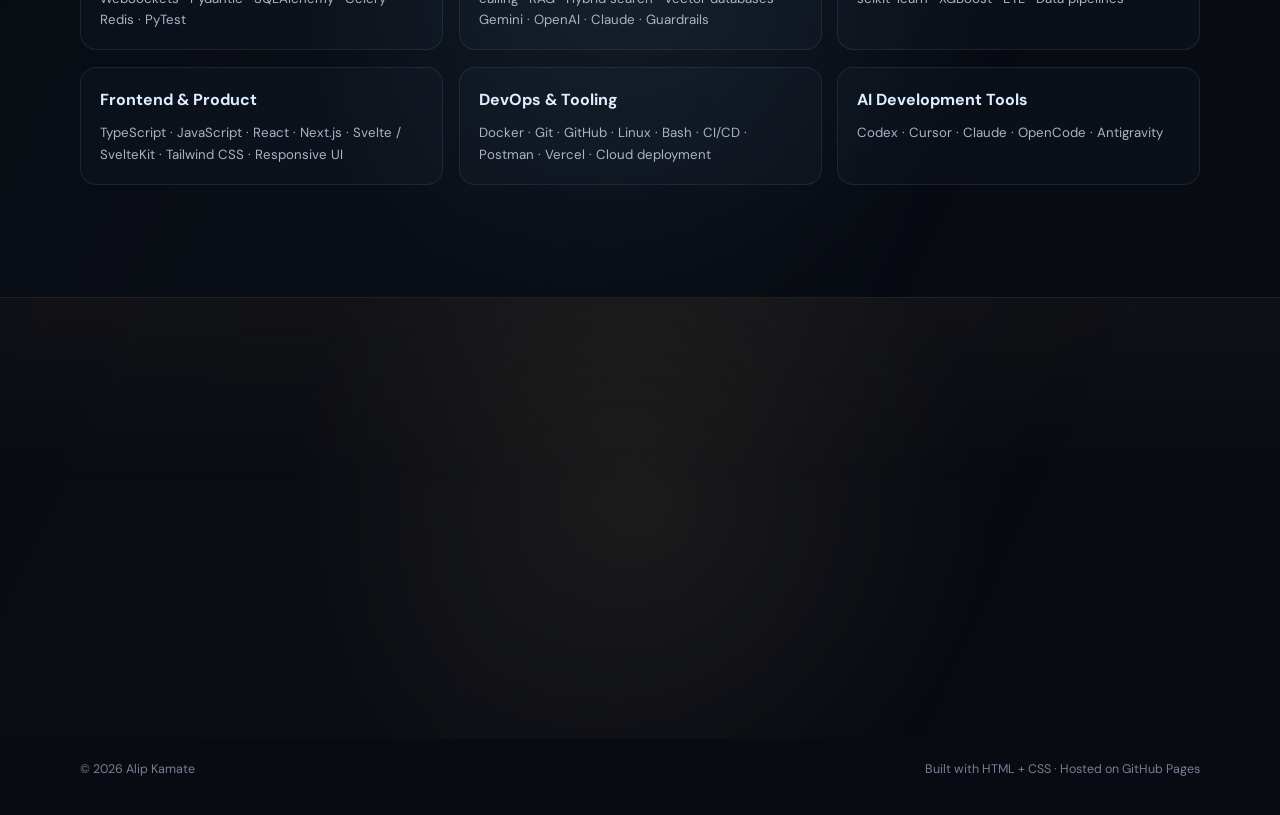
==== commit 641ac6a9: "feat: add cinematic parallax interactions" ====
--- a/index.html
+++ b/index.html
@@ -17,6 +17,7 @@
     <link href="https://fonts.googleapis.com/css2?family=DM+Sans:wght@400;500;600;700&family=Space+Mono:wght@400;700&display=swap" rel="stylesheet" />
     <link rel="icon" type="image/x-icon" href="/favicon_io/favicon.ico" />
     <link rel="stylesheet" href="./styles.css" />
+    <link rel="stylesheet" href="./motion.css" />
   </head>
   <body>
     <a class="skip-link" href="#main-content">Skip to content</a>
@@ -197,47 +198,140 @@
 
     <script>
       (() => {
-        const visual = document.querySelector(".hero-visual");
-        const layers = visual?.querySelectorAll("[data-parallax]");
-        if (!visual || !layers || !layers.length) return;
-        if (window.matchMedia("(prefers-reduced-motion: reduce)").matches) return;
-
-        let raf = 0;
-        let targetX = 0;
-        let targetY = 0;
-        let currentX = 0;
-        let currentY = 0;
-
-        const render = () => {
-          currentX += (targetX - currentX) * 0.08;
-          currentY += (targetY - currentY) * 0.08;
-
-          layers.forEach((layer) => {
+        const reduceMotion = window.matchMedia("(prefers-reduced-motion: reduce)").matches;
+        const root = document.documentElement;
+        root.classList.add("motion-ready");
+
+        const clamp = (value, min, max) => Math.min(max, Math.max(min, value));
+        const sections = Array.from(document.querySelectorAll(".section"));
+        const navLinks = Array.from(document.querySelectorAll("nav a"));
+        const cards = Array.from(document.querySelectorAll(".project-card, .workflow-step, .skill-group"));
+        const hero = document.querySelector(".hero");
+        const heroVisual = document.querySelector(".hero-visual");
+        const heroLayers = heroVisual?.querySelectorAll("[data-parallax]");
+
+        if (reduceMotion) {
+          sections.forEach((section) => section.classList.add("is-visible"));
+          return;
+        }
+
+        const observer = new IntersectionObserver(
+          (entries) => {
+            entries.forEach((entry) => {
+              if (entry.isIntersecting) entry.target.classList.add("is-visible");
+            });
+          },
+          { threshold: 0.12, rootMargin: "-8% 0px -8% 0px" }
+        );
+
+        sections.forEach((section) => observer.observe(section));
+
+        const sectionById = new Map(sections.map((section) => [section.id, section]));
+        const navObserver = new IntersectionObserver(
+          (entries) => {
+            entries.forEach((entry) => {
+              if (!entry.isIntersecting) return;
+              navLinks.forEach((link) => link.removeAttribute("aria-current"));
+              const active = navLinks.find((link) => link.getAttribute("href") === `#${entry.target.id}`);
+              active?.setAttribute("aria-current", "page");
+            });
+          },
+          { threshold: 0.45 }
+        );
+
+        sections.forEach((section) => navObserver.observe(section));
+
+        let scrollFrame = 0;
+        let pointerX = 0;
+        let pointerY = 0;
+        let heroTargetX = 0;
+        let heroTargetY = 0;
+        let heroCurrentX = 0;
+        let heroCurrentY = 0;
+
+        const updateMotion = () => {
+          const viewportCenter = window.innerHeight * 0.5;
+          const documentHeight = Math.max(document.documentElement.scrollHeight - window.innerHeight, 1);
+          root.style.setProperty("--scroll-progress", `${(window.scrollY / documentHeight) * 100}%`);
+
+          sections.forEach((section) => {
+            const rect = section.getBoundingClientRect();
+            const distance = rect.top + rect.height * 0.5 - viewportCenter;
+            const parallax = clamp(-distance * 0.055, -44, 44);
+            const content = clamp(-distance * 0.012, -10, 10);
+            section.style.setProperty("--parallax-y", `${parallax}px`);
+            section.style.setProperty("--content-y", `${content}px`);
+          });
+
+          heroCurrentX += (heroTargetX - heroCurrentX) * 0.08;
+          heroCurrentY += (heroTargetY - heroCurrentY) * 0.08;
+
+          heroLayers?.forEach((layer) => {
             const type = layer.dataset.parallax;
-            const multiplier = type === "fast" ? 1.25 : type === "slow" ? 0.55 : 0.8;
-            const scrollOffset = Math.min(window.scrollY * 0.035, 28);
-            layer.style.transform = `translate3d(${currentX * multiplier}px, ${currentY * multiplier + scrollOffset}px, 0)`;
-          });
-
-          raf = requestAnimationFrame(render);
+            const multiplier = type === "fast" ? 1.3 : type === "slow" ? 0.55 : 0.8;
+            const scrollOffset = clamp(window.scrollY * 0.035, 0, 24);
+            layer.style.transform = `translate3d(${heroCurrentX * multiplier}px, ${heroCurrentY * multiplier + scrollOffset}px, 0)`;
+          });
+
+          scrollFrame = 0;
         };
 
-        const onPointerMove = (event) => {
-          const rect = visual.getBoundingClientRect();
-          targetX = ((event.clientX - rect.left) / rect.width - 0.5) * 18;
-          targetY = ((event.clientY - rect.top) / rect.height - 0.5) * 18;
+        const requestMotionFrame = () => {
+          if (!scrollFrame) scrollFrame = requestAnimationFrame(updateMotion);
         };
 
-        const onPointerLeave = () => {
-          targetX = 0;
-          targetY = 0;
-        };
-
-        visual.addEventListener("pointermove", onPointerMove);
-        visual.addEventListener("pointerleave", onPointerLeave);
-        render();
-
-        window.addEventListener("beforeunload", () => cancelAnimationFrame(raf), { once: true });
+        window.addEventListener("scroll", requestMotionFrame, { passive: true });
+        window.addEventListener("resize", requestMotionFrame, { passive: true });
+
+        heroVisual?.addEventListener("pointermove", (event) => {
+          const rect = heroVisual.getBoundingClientRect();
+          heroTargetX = ((event.clientX - rect.left) / rect.width - 0.5) * 18;
+          heroTargetY = ((event.clientY - rect.top) / rect.height - 0.5) * 18;
+        });
+        heroVisual?.addEventListener("pointerleave", () => {
+          heroTargetX = 0;
+          heroTargetY = 0;
+        });
+
+        sections.forEach((section) => {
+          section.addEventListener("pointermove", (event) => {
+            const rect = section.getBoundingClientRect();
+            pointerX = clamp((event.clientX - rect.left) / rect.width, 0, 1) * rect.width - rect.width * 0.5;
+            pointerY = clamp((event.clientY - rect.top) / rect.height, 0, 1) * rect.height - rect.height * 0.5;
+            section.style.setProperty("--pointer-x", `${pointerX}px`);
+            section.style.setProperty("--pointer-y", `${pointerY}px`);
+          });
+          section.addEventListener("pointerleave", () => {
+            section.style.setProperty("--pointer-x", "0px");
+            section.style.setProperty("--pointer-y", "0px");
+          });
+        });
+
+        cards.forEach((card) => {
+          card.addEventListener("pointermove", (event) => {
+            const rect = card.getBoundingClientRect();
+            const x = (event.clientX - rect.left) / rect.width - 0.5;
+            const y = (event.clientY - rect.top) / rect.height - 0.5;
+            card.style.setProperty("--tilt-x", `${clamp(-y * 4.5, -4.5, 4.5)}deg`);
+            card.style.setProperty("--tilt-y", `${clamp(x * 4.5, -4.5, 4.5)}deg`);
+            card.style.setProperty("--card-light-x", `${(x + 0.5) * 100}%`);
+            card.style.setProperty("--card-light-y", `${(y + 0.5) * 100}%`);
+          });
+          card.addEventListener("pointerleave", () => {
+            card.style.setProperty("--tilt-x", "0deg");
+            card.style.setProperty("--tilt-y", "0deg");
+            card.style.setProperty("--card-light-x", "50%");
+            card.style.setProperty("--card-light-y", "50%");
+          });
+        });
+
+        updateMotion();
+
+        window.addEventListener("beforeunload", () => {
+          if (scrollFrame) cancelAnimationFrame(scrollFrame);
+          observer.disconnect();
+          navObserver.disconnect();
+        }, { once: true });
       })();
     </script>
   </body>
--- a/motion.css
+++ b/motion.css
@@ -0,0 +1,262 @@
+/*
+   Cinematic motion layer
+   Keeps the existing visual system intact and adds depth, lighting,
+   scroll choreography, and pointer-driven 3D interaction.
+*/
+
+:root {
+  --motion-ease: cubic-bezier(0.22, 1, 0.36, 1);
+  --scroll-progress: 0%;
+}
+
+html {
+  scroll-behavior: smooth;
+}
+
+body::after {
+  content: "";
+  position: fixed;
+  inset: 0 auto auto 0;
+  width: var(--scroll-progress);
+  height: 2px;
+  z-index: 1000;
+  pointer-events: none;
+  transform-origin: left center;
+  background: linear-gradient(90deg, var(--hero-accent), var(--ai-accent), var(--skills-accent));
+  box-shadow: 0 0 18px rgba(138, 230, 193, 0.24);
+}
+
+.hero {
+  perspective: 1400px;
+  transform-style: preserve-3d;
+  position: relative;
+}
+
+.hero-copy,
+.hero-visual {
+  will-change: transform;
+}
+
+.hero-visual {
+  transform-style: preserve-3d;
+}
+
+.hero-card {
+  transform-style: preserve-3d;
+  transition: box-shadow 0.45s var(--motion-ease), border-color 0.45s var(--motion-ease);
+}
+
+.hero-card:hover {
+  border-color: rgba(138, 230, 193, 0.24);
+  box-shadow: 0 32px 90px rgba(0, 0, 0, 0.44), 0 0 50px rgba(138, 230, 193, 0.08);
+}
+
+.section {
+  overflow: hidden;
+  isolation: isolate;
+  perspective: 1400px;
+  --parallax-y: 0px;
+  --content-y: 0px;
+  --pointer-x: 0px;
+  --pointer-y: 0px;
+}
+
+.section::after {
+  content: "";
+  position: absolute;
+  inset: -18%;
+  z-index: 0;
+  pointer-events: none;
+  opacity: 0.56;
+  transform: translate3d(0, calc(var(--parallax-y) * 0.35), 0) scale(1.08);
+  transform-origin: center center;
+  will-change: transform;
+  background:
+    radial-gradient(
+      520px circle at calc(50% + var(--pointer-x)) calc(50% + var(--pointer-y)),
+      color-mix(in srgb, var(--section-accent, var(--hero-accent)) 13%, transparent),
+      transparent 62%
+    ),
+    linear-gradient(
+      115deg,
+      transparent 0%,
+      color-mix(in srgb, var(--section-accent, var(--hero-accent)) 4%, transparent) 46%,
+      transparent 72%
+    );
+  transition: opacity 0.6s var(--motion-ease);
+}
+
+.section > .container {
+  position: relative;
+  z-index: 2;
+  transform: translate3d(0, var(--content-y), 0);
+  will-change: transform;
+}
+
+.section::before {
+  transition: opacity 0.7s var(--motion-ease), transform 0.7s var(--motion-ease);
+  transform: scaleX(0.32);
+  transform-origin: center;
+}
+
+.section.is-visible::before {
+  opacity: 0.9;
+  transform: scaleX(1);
+}
+
+html.motion-ready .section-header,
+html.motion-ready .project-card,
+html.motion-ready .workflow-step,
+html.motion-ready .skill-group,
+html.motion-ready .contact-card {
+  opacity: 0;
+  --reveal-y: 34px;
+  transition:
+    opacity 0.85s var(--motion-ease),
+    transform 0.95s var(--motion-ease),
+    border-color 0.35s ease,
+    background 0.35s ease,
+    box-shadow 0.45s var(--motion-ease);
+}
+
+html.motion-ready .section-header {
+  transform: translate3d(0, var(--reveal-y), 0);
+}
+
+html.motion-ready .project-card,
+html.motion-ready .workflow-step,
+html.motion-ready .skill-group,
+html.motion-ready .contact-card {
+  transform: perspective(1000px) translate3d(0, var(--reveal-y), 0) rotateX(1.5deg);
+}
+
+html.motion-ready .section.is-visible .section-header,
+html.motion-ready .section.is-visible .project-card,
+html.motion-ready .section.is-visible .workflow-step,
+html.motion-ready .section.is-visible .skill-group,
+html.motion-ready .section.is-visible .contact-card {
+  opacity: 1;
+  --reveal-y: 0px;
+}
+
+html.motion-ready .section.is-visible .project-card,
+html.motion-ready .section.is-visible .workflow-step,
+html.motion-ready .section.is-visible .skill-group,
+html.motion-ready .section.is-visible .contact-card {
+  transform: perspective(1000px) translate3d(0, 0, 0) rotateX(0deg);
+}
+
+html.motion-ready .project-card:nth-child(2),
+html.motion-ready .workflow-step:nth-child(2),
+html.motion-ready .skill-group:nth-child(2) { transition-delay: 70ms; }
+
+html.motion-ready .project-card:nth-child(3),
+html.motion-ready .workflow-step:nth-child(3),
+html.motion-ready .skill-group:nth-child(3) { transition-delay: 120ms; }
+
+html.motion-ready .project-card:nth-child(4),
+html.motion-ready .workflow-step:nth-child(4),
+html.motion-ready .skill-group:nth-child(4) { transition-delay: 170ms; }
+
+html.motion-ready .project-card:nth-child(5),
+html.motion-ready .workflow-step:nth-child(5),
+html.motion-ready .skill-group:nth-child(5) { transition-delay: 220ms; }
+
+html.motion-ready .project-card:nth-child(6),
+html.motion-ready .workflow-step:nth-child(6),
+html.motion-ready .skill-group:nth-child(6) { transition-delay: 270ms; }
+
+html.motion-ready .project-card:nth-child(7),
+html.motion-ready .workflow-step:nth-child(7) { transition-delay: 320ms; }
+
+.project-card,
+.workflow-step,
+.skill-group,
+.contact-card {
+  transform-style: preserve-3d;
+  backface-visibility: hidden;
+}
+
+.project-card:hover,
+.workflow-step:hover,
+.skill-group:hover {
+  box-shadow: 0 20px 55px rgba(0, 0, 0, 0.18);
+}
+
+.project-card::after,
+.workflow-step::after,
+.skill-group::after {
+  content: "";
+  position: absolute;
+  inset: 0;
+  border-radius: inherit;
+  pointer-events: none;
+  opacity: 0;
+  transition: opacity 0.35s ease;
+  background: radial-gradient(
+    240px circle at var(--card-light-x, 50%) var(--card-light-y, 50%),
+    rgba(255, 255, 255, 0.08),
+    transparent 68%
+  );
+}
+
+.project-card:hover::after,
+.workflow-step:hover::after,
+.skill-group:hover::after {
+  opacity: 1;
+}
+
+.workflow-step,
+.skill-group {
+  position: relative;
+  overflow: hidden;
+}
+
+.project-card h3,
+.workflow-step h3,
+.skill-group h3,
+.section-header h2 {
+  text-wrap: balance;
+}
+
+@media (max-width: 820px) {
+  .section::after {
+    opacity: 0.38;
+  }
+
+  .hero {
+    perspective: none;
+  }
+}
+
+@media (prefers-reduced-motion: reduce) {
+  html {
+    scroll-behavior: auto;
+  }
+
+  body::after {
+    display: none;
+  }
+
+  .section::after,
+  .section > .container,
+  .hero-copy,
+  .hero-visual,
+  .hero-card,
+  .project-card,
+  .workflow-step,
+  .skill-group,
+  .contact-card,
+  .section-header {
+    transform: none !important;
+    transition: none !important;
+  }
+
+  html.motion-ready .section-header,
+  html.motion-ready .project-card,
+  html.motion-ready .workflow-step,
+  html.motion-ready .skill-group,
+  html.motion-ready .contact-card {
+    opacity: 1 !important;
+  }
+}
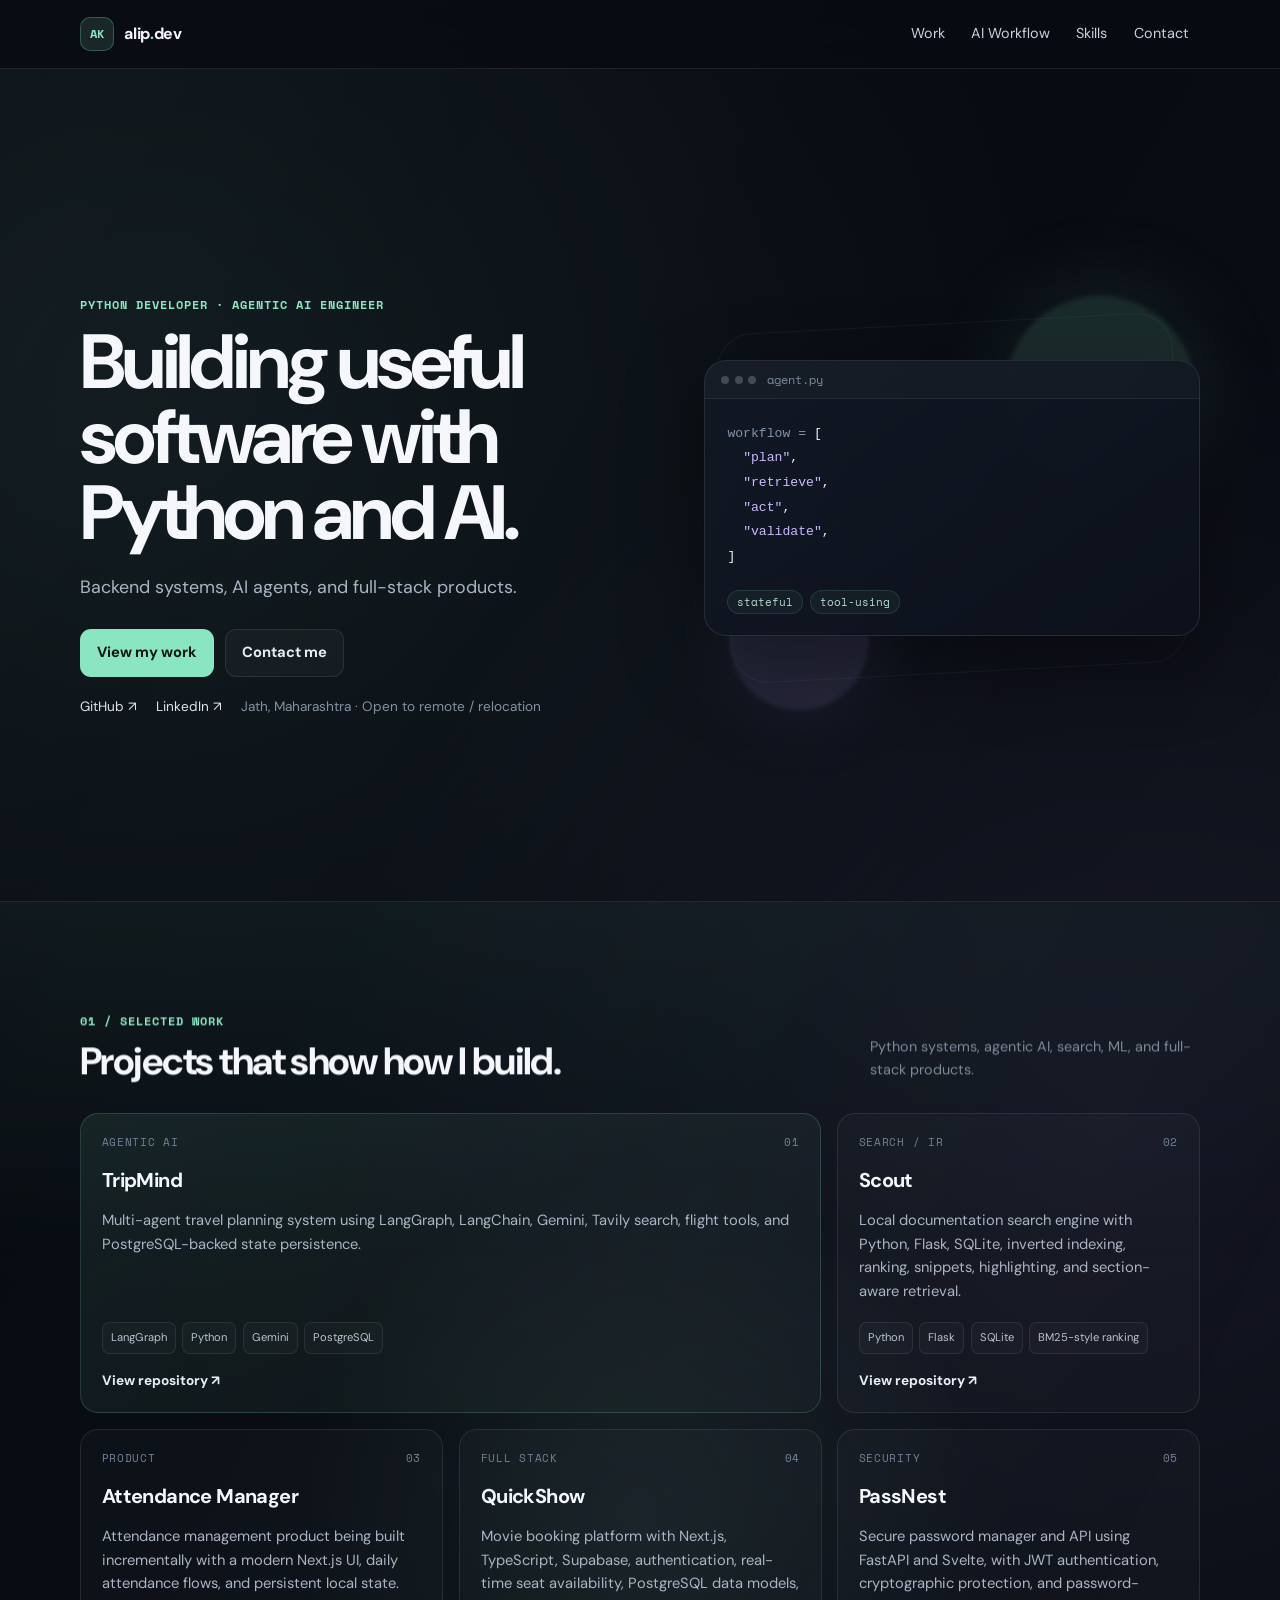
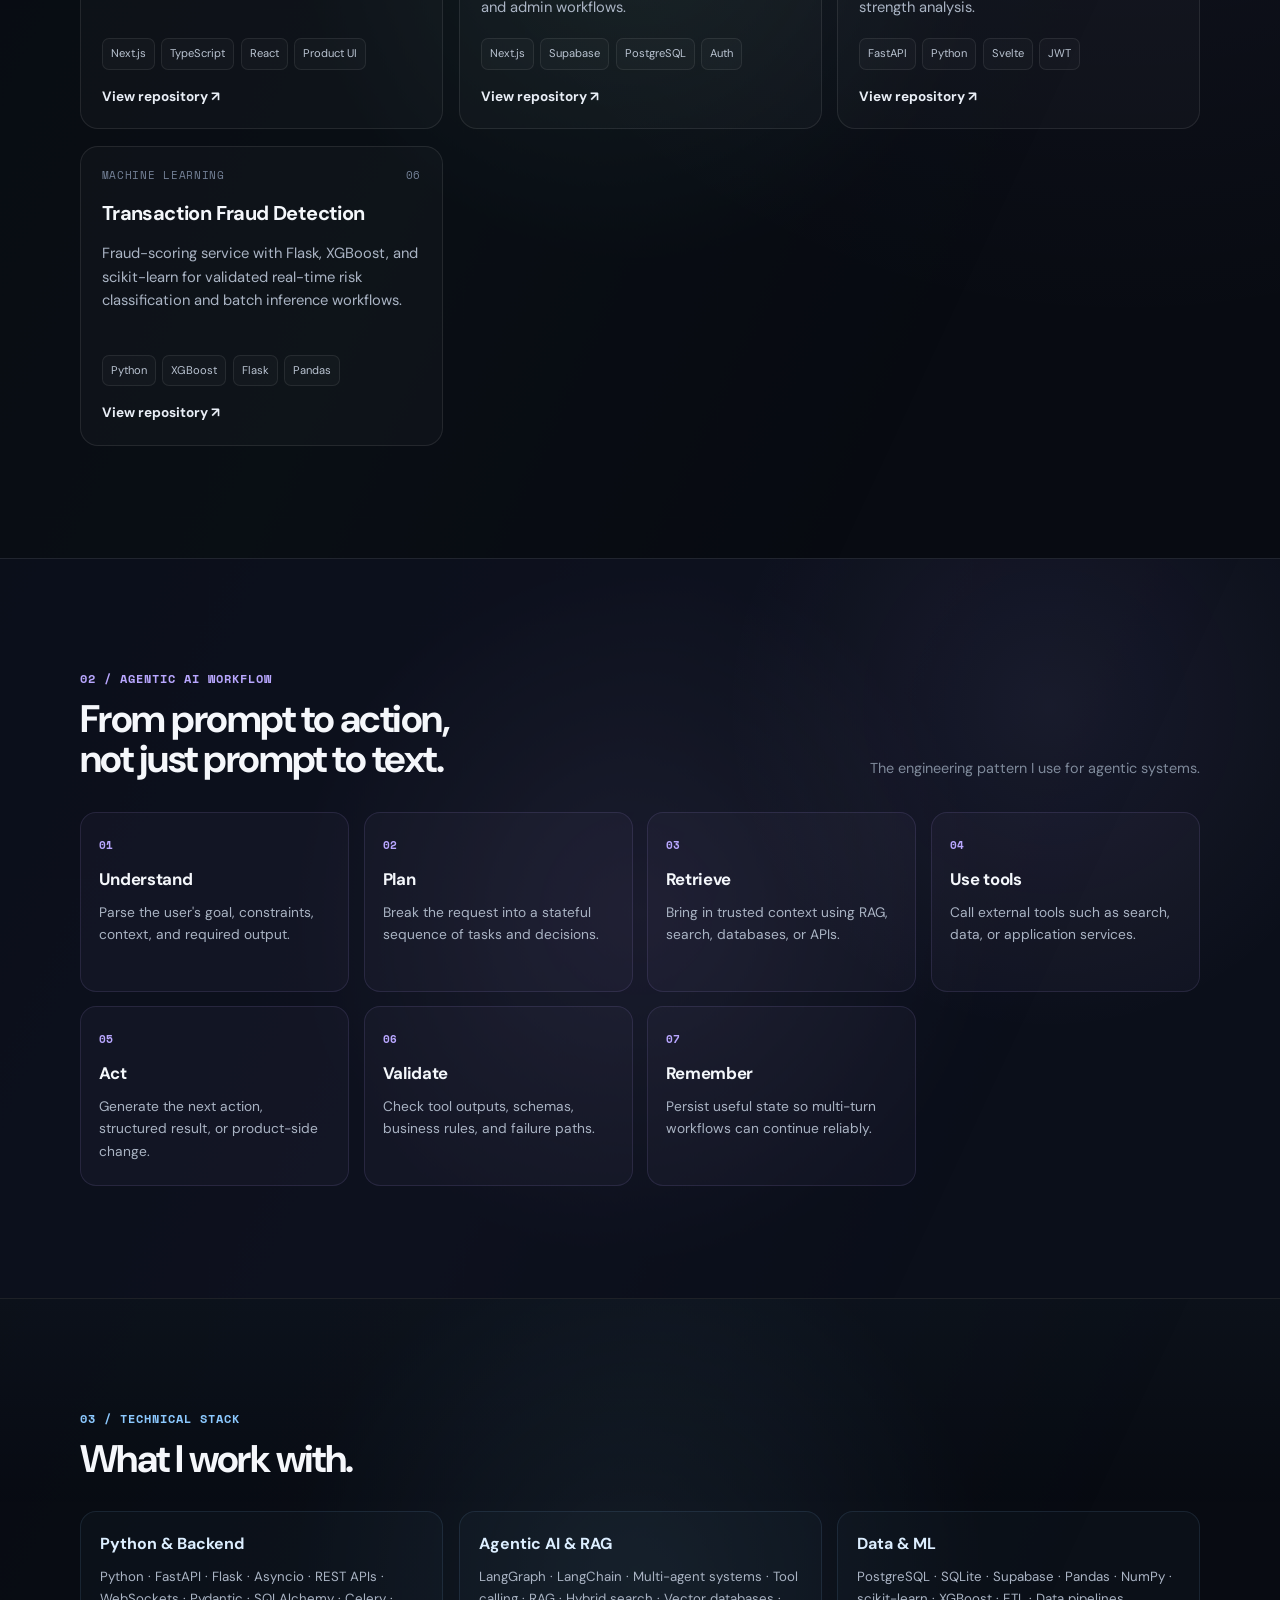
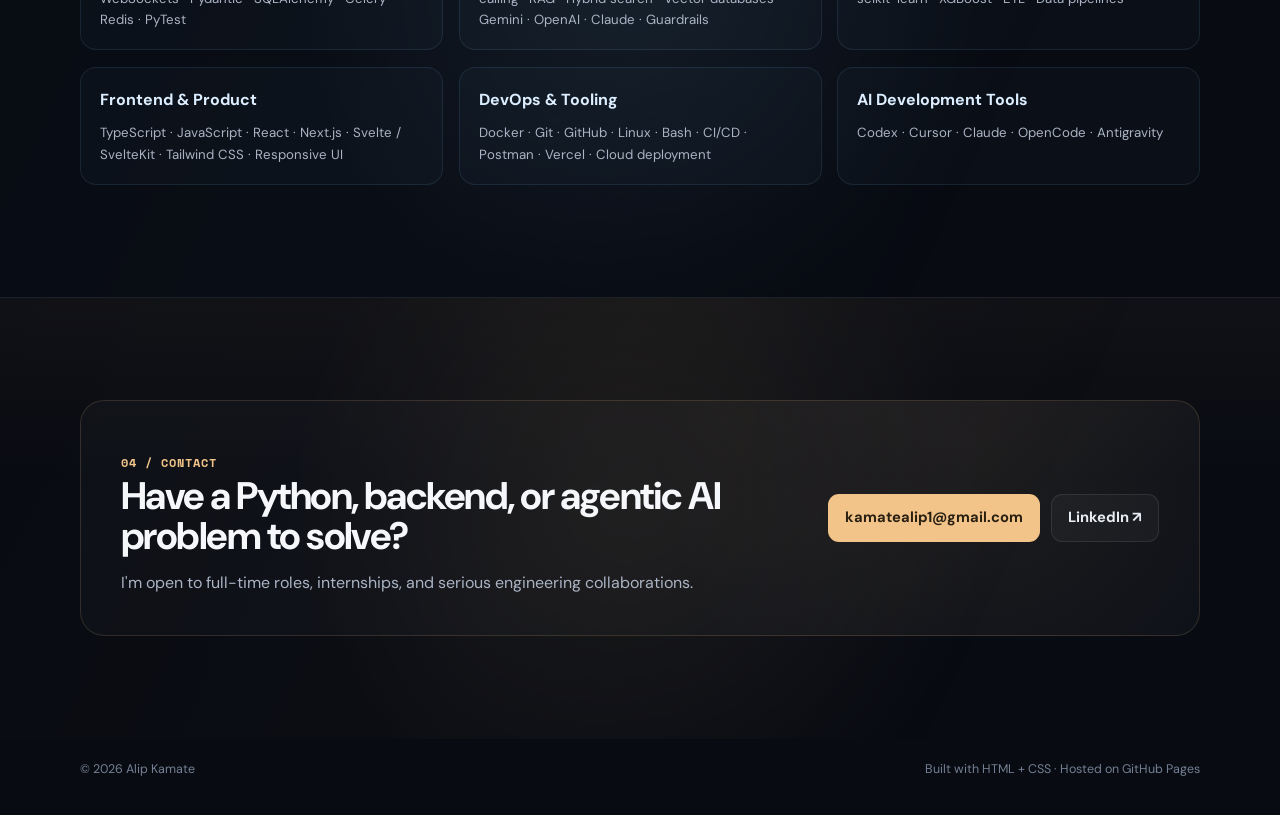
==== commit 781883f6: "feat: wire cinematic parallax motion" ====
--- a/index.html
+++ b/index.html
@@ -206,7 +206,6 @@
         const sections = Array.from(document.querySelectorAll(".section"));
         const navLinks = Array.from(document.querySelectorAll("nav a"));
         const cards = Array.from(document.querySelectorAll(".project-card, .workflow-step, .skill-group"));
-        const hero = document.querySelector(".hero");
         const heroVisual = document.querySelector(".hero-visual");
         const heroLayers = heroVisual?.querySelectorAll("[data-parallax]");
 
@@ -226,7 +225,6 @@
 
         sections.forEach((section) => observer.observe(section));
 
-        const sectionById = new Map(sections.map((section) => [section.id, section]));
         const navObserver = new IntersectionObserver(
           (entries) => {
             entries.forEach((entry) => {
@@ -242,8 +240,6 @@
         sections.forEach((section) => navObserver.observe(section));
 
         let scrollFrame = 0;
-        let pointerX = 0;
-        let pointerY = 0;
         let heroTargetX = 0;
         let heroTargetY = 0;
         let heroCurrentX = 0;
@@ -296,10 +292,10 @@
         sections.forEach((section) => {
           section.addEventListener("pointermove", (event) => {
             const rect = section.getBoundingClientRect();
-            pointerX = clamp((event.clientX - rect.left) / rect.width, 0, 1) * rect.width - rect.width * 0.5;
-            pointerY = clamp((event.clientY - rect.top) / rect.height, 0, 1) * rect.height - rect.height * 0.5;
-            section.style.setProperty("--pointer-x", `${pointerX}px`);
-            section.style.setProperty("--pointer-y", `${pointerY}px`);
+            const px = clamp((event.clientX - rect.left) / rect.width, 0, 1) * rect.width - rect.width * 0.5;
+            const py = clamp((event.clientY - rect.top) / rect.height, 0, 1) * rect.height - rect.height * 0.5;
+            section.style.setProperty("--pointer-x", `${px}px`);
+            section.style.setProperty("--pointer-y", `${py}px`);
           });
           section.addEventListener("pointerleave", () => {
             section.style.setProperty("--pointer-x", "0px");
--- a/motion.css
+++ b/motion.css
@@ -1,7 +1,7 @@
 /*
    Cinematic motion layer
-   Keeps the existing visual system intact and adds depth, lighting,
-   scroll choreography, and pointer-driven 3D interaction.
+   Adds restrained depth, lighting, scroll choreography, and pointer-driven
+   3D interaction while leaving the stable portfolio structure untouched.
 */
 
 :root {
@@ -9,9 +9,7 @@
   --scroll-progress: 0%;
 }
 
-html {
-  scroll-behavior: smooth;
-}
+html { scroll-behavior: smooth; }
 
 body::after {
   content: "";
@@ -33,13 +31,8 @@
 }
 
 .hero-copy,
-.hero-visual {
-  will-change: transform;
-}
-
-.hero-visual {
-  transform-style: preserve-3d;
-}
+.hero-visual { will-change: transform; }
+.hero-visual { transform-style: preserve-3d; }
 
 .hero-card {
   transform-style: preserve-3d;
@@ -83,7 +76,6 @@
       color-mix(in srgb, var(--section-accent, var(--hero-accent)) 4%, transparent) 46%,
       transparent 72%
     );
-  transition: opacity 0.6s var(--motion-ease);
 }
 
 .section > .container {
@@ -111,6 +103,8 @@
 html.motion-ready .contact-card {
   opacity: 0;
   --reveal-y: 34px;
+  --tilt-x: 0deg;
+  --tilt-y: 0deg;
   transition:
     opacity 0.85s var(--motion-ease),
     transform 0.95s var(--motion-ease),
@@ -127,7 +121,7 @@
 html.motion-ready .workflow-step,
 html.motion-ready .skill-group,
 html.motion-ready .contact-card {
-  transform: perspective(1000px) translate3d(0, var(--reveal-y), 0) rotateX(1.5deg);
+  transform: perspective(1000px) translate3d(0, var(--reveal-y), 0) rotateX(calc(1.5deg + var(--tilt-x))) rotateY(var(--tilt-y));
 }
 
 html.motion-ready .section.is-visible .section-header,
@@ -143,29 +137,24 @@
 html.motion-ready .section.is-visible .workflow-step,
 html.motion-ready .section.is-visible .skill-group,
 html.motion-ready .section.is-visible .contact-card {
-  transform: perspective(1000px) translate3d(0, 0, 0) rotateX(0deg);
+  transform: perspective(1000px) translate3d(0, 0, 0) rotateX(var(--tilt-x)) rotateY(var(--tilt-y));
 }
 
 html.motion-ready .project-card:nth-child(2),
 html.motion-ready .workflow-step:nth-child(2),
 html.motion-ready .skill-group:nth-child(2) { transition-delay: 70ms; }
-
 html.motion-ready .project-card:nth-child(3),
 html.motion-ready .workflow-step:nth-child(3),
 html.motion-ready .skill-group:nth-child(3) { transition-delay: 120ms; }
-
 html.motion-ready .project-card:nth-child(4),
 html.motion-ready .workflow-step:nth-child(4),
 html.motion-ready .skill-group:nth-child(4) { transition-delay: 170ms; }
-
 html.motion-ready .project-card:nth-child(5),
 html.motion-ready .workflow-step:nth-child(5),
 html.motion-ready .skill-group:nth-child(5) { transition-delay: 220ms; }
-
 html.motion-ready .project-card:nth-child(6),
 html.motion-ready .workflow-step:nth-child(6),
 html.motion-ready .skill-group:nth-child(6) { transition-delay: 270ms; }
-
 html.motion-ready .project-card:nth-child(7),
 html.motion-ready .workflow-step:nth-child(7) { transition-delay: 320ms; }
 
@@ -202,9 +191,7 @@
 
 .project-card:hover::after,
 .workflow-step:hover::after,
-.skill-group:hover::after {
-  opacity: 1;
-}
+.skill-group:hover::after { opacity: 1; }
 
 .workflow-step,
 .skill-group {
@@ -215,29 +202,16 @@
 .project-card h3,
 .workflow-step h3,
 .skill-group h3,
-.section-header h2 {
-  text-wrap: balance;
-}
+.section-header h2 { text-wrap: balance; }
 
 @media (max-width: 820px) {
-  .section::after {
-    opacity: 0.38;
-  }
-
-  .hero {
-    perspective: none;
-  }
+  .section::after { opacity: 0.38; }
+  .hero { perspective: none; }
 }
 
 @media (prefers-reduced-motion: reduce) {
-  html {
-    scroll-behavior: auto;
-  }
-
-  body::after {
-    display: none;
-  }
-
+  html { scroll-behavior: auto; }
+  body::after { display: none; }
   .section::after,
   .section > .container,
   .hero-copy,
@@ -251,12 +225,9 @@
     transform: none !important;
     transition: none !important;
   }
-
   html.motion-ready .section-header,
   html.motion-ready .project-card,
   html.motion-ready .workflow-step,
   html.motion-ready .skill-group,
-  html.motion-ready .contact-card {
-    opacity: 1 !important;
-  }
-}
+  html.motion-ready .contact-card { opacity: 1 !important; }
+}
